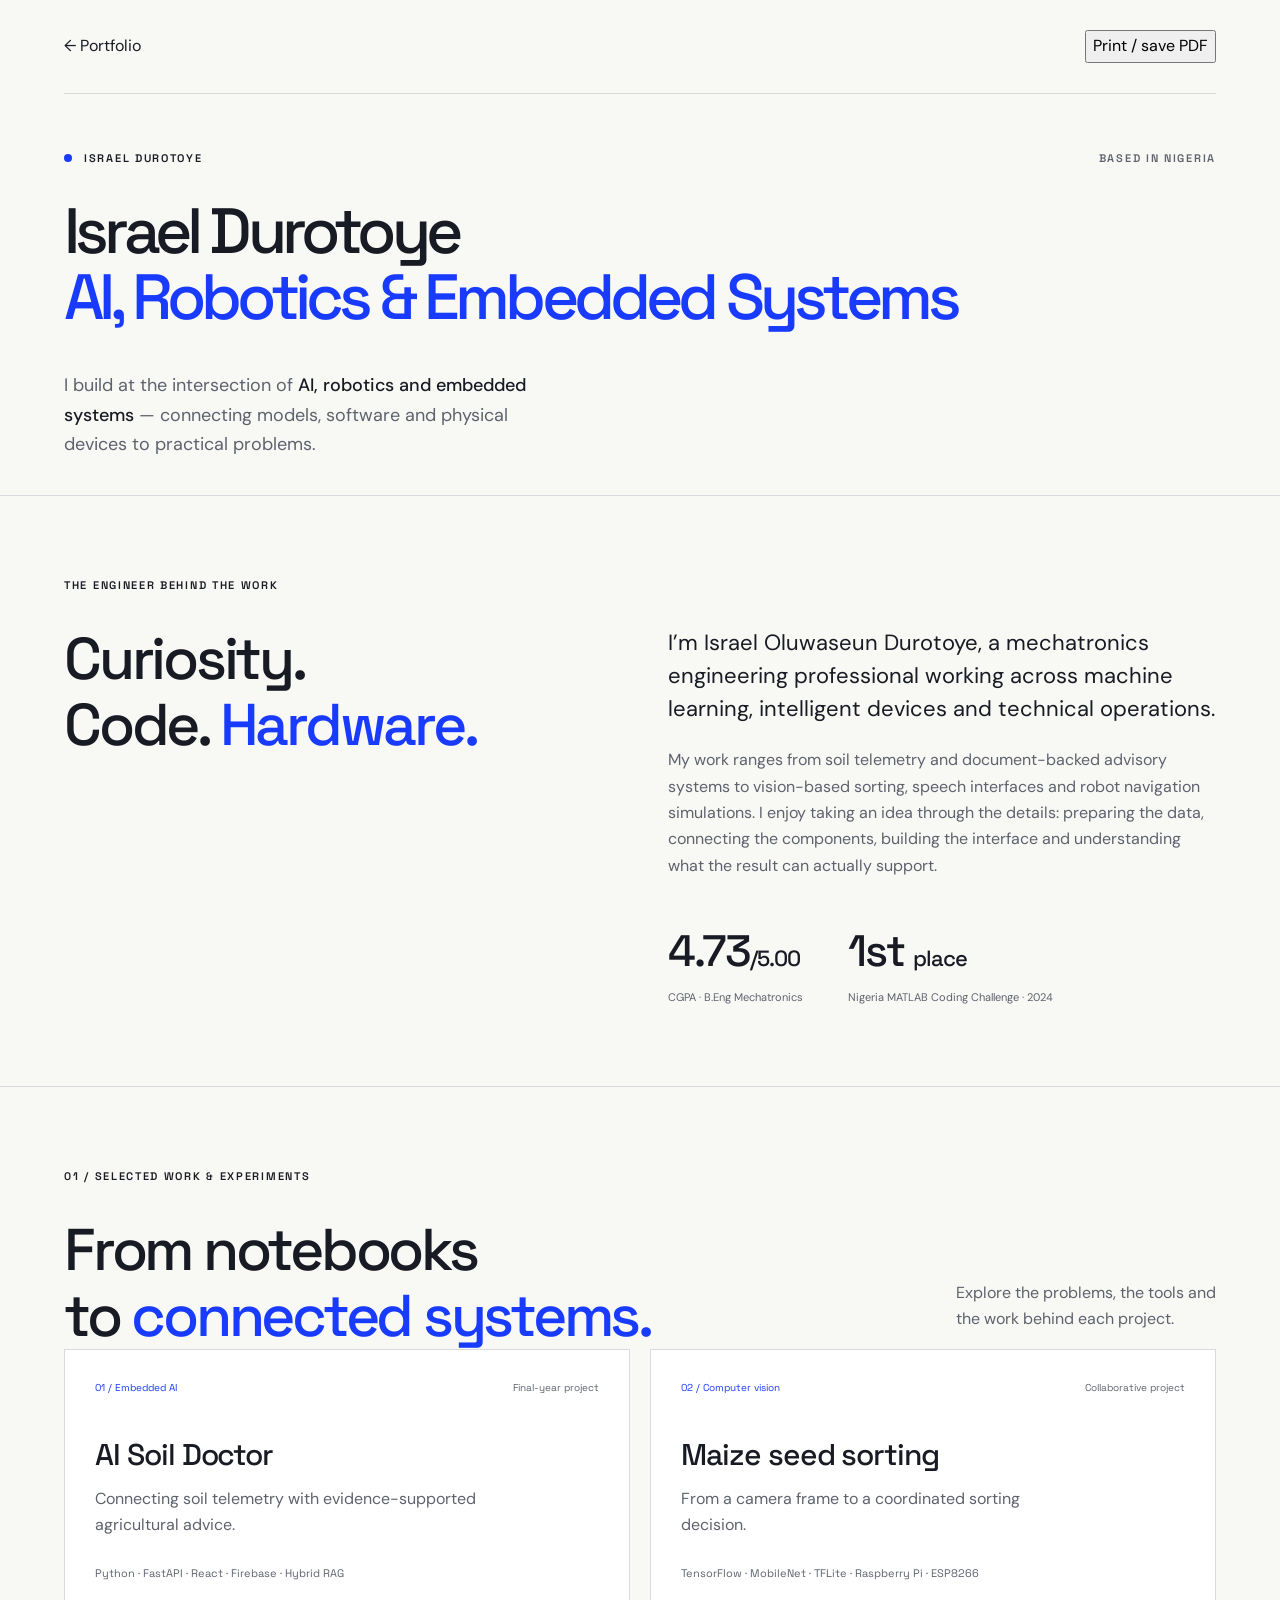
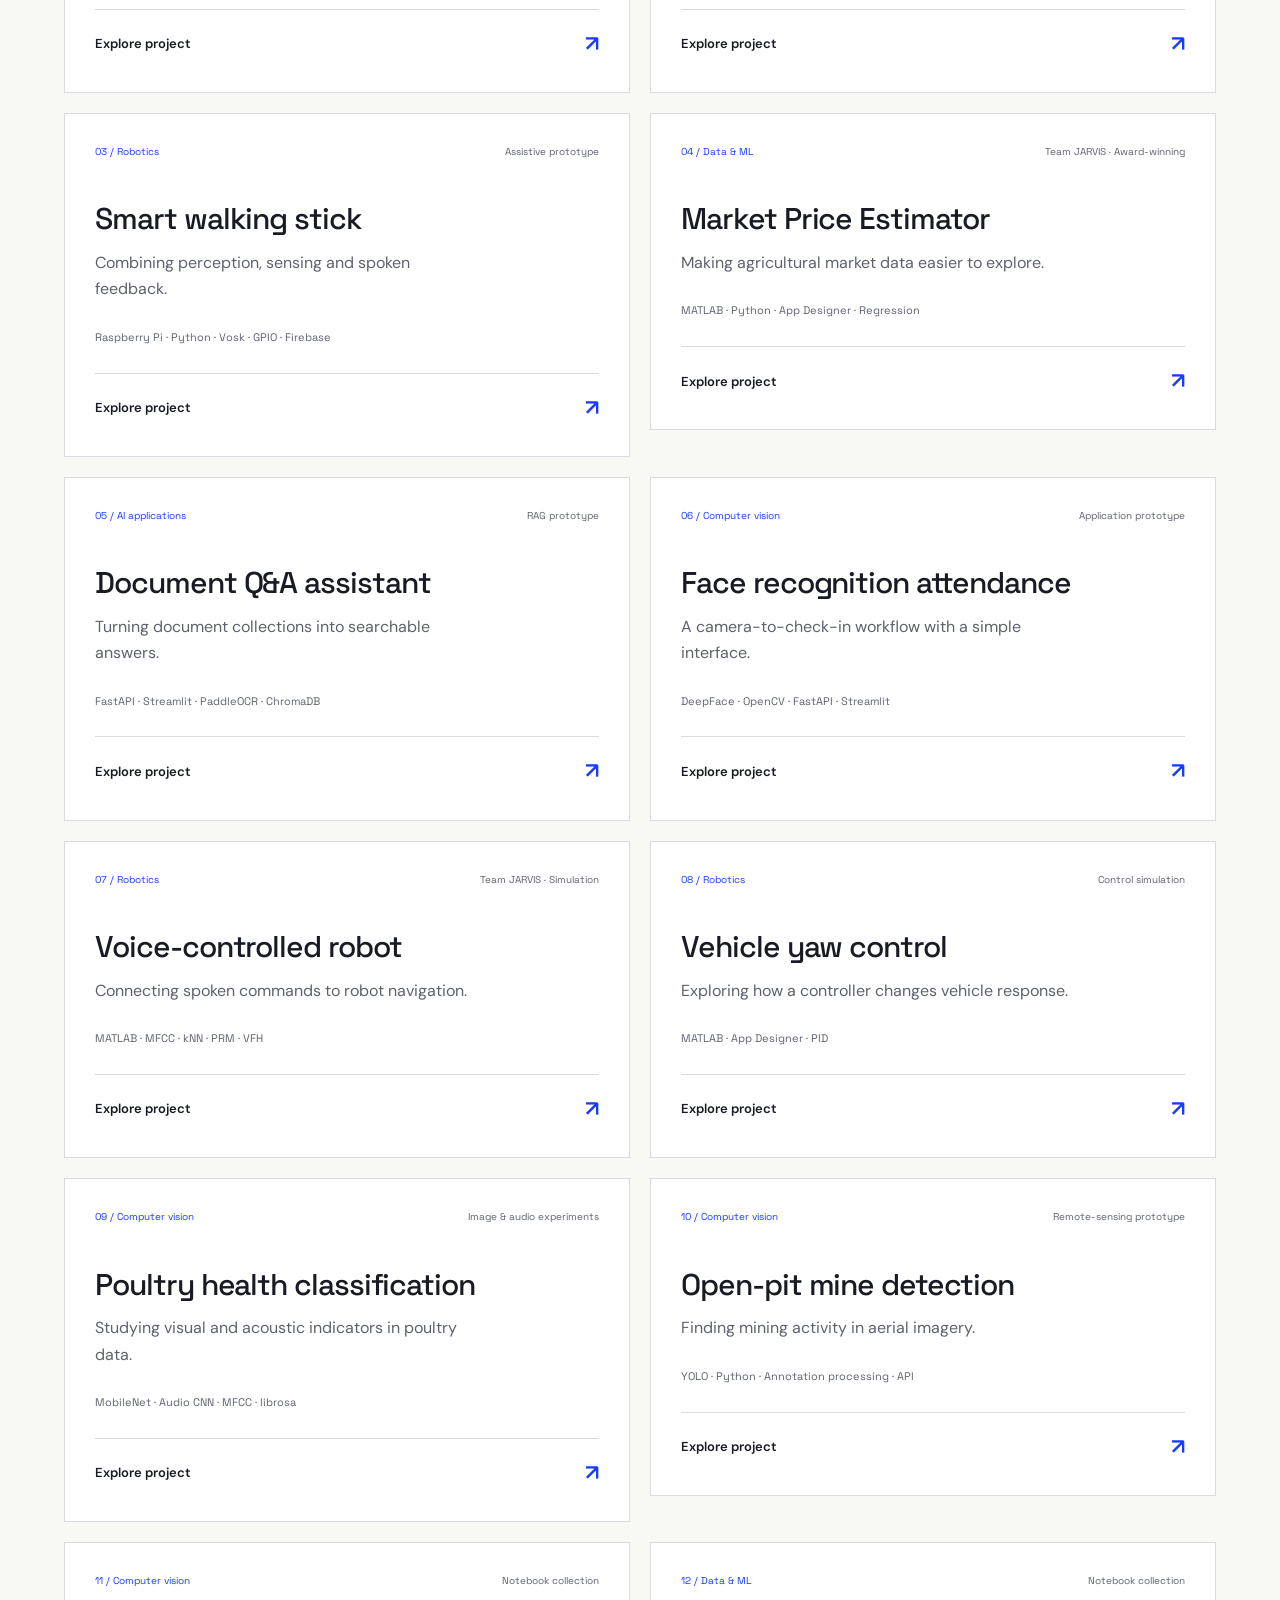
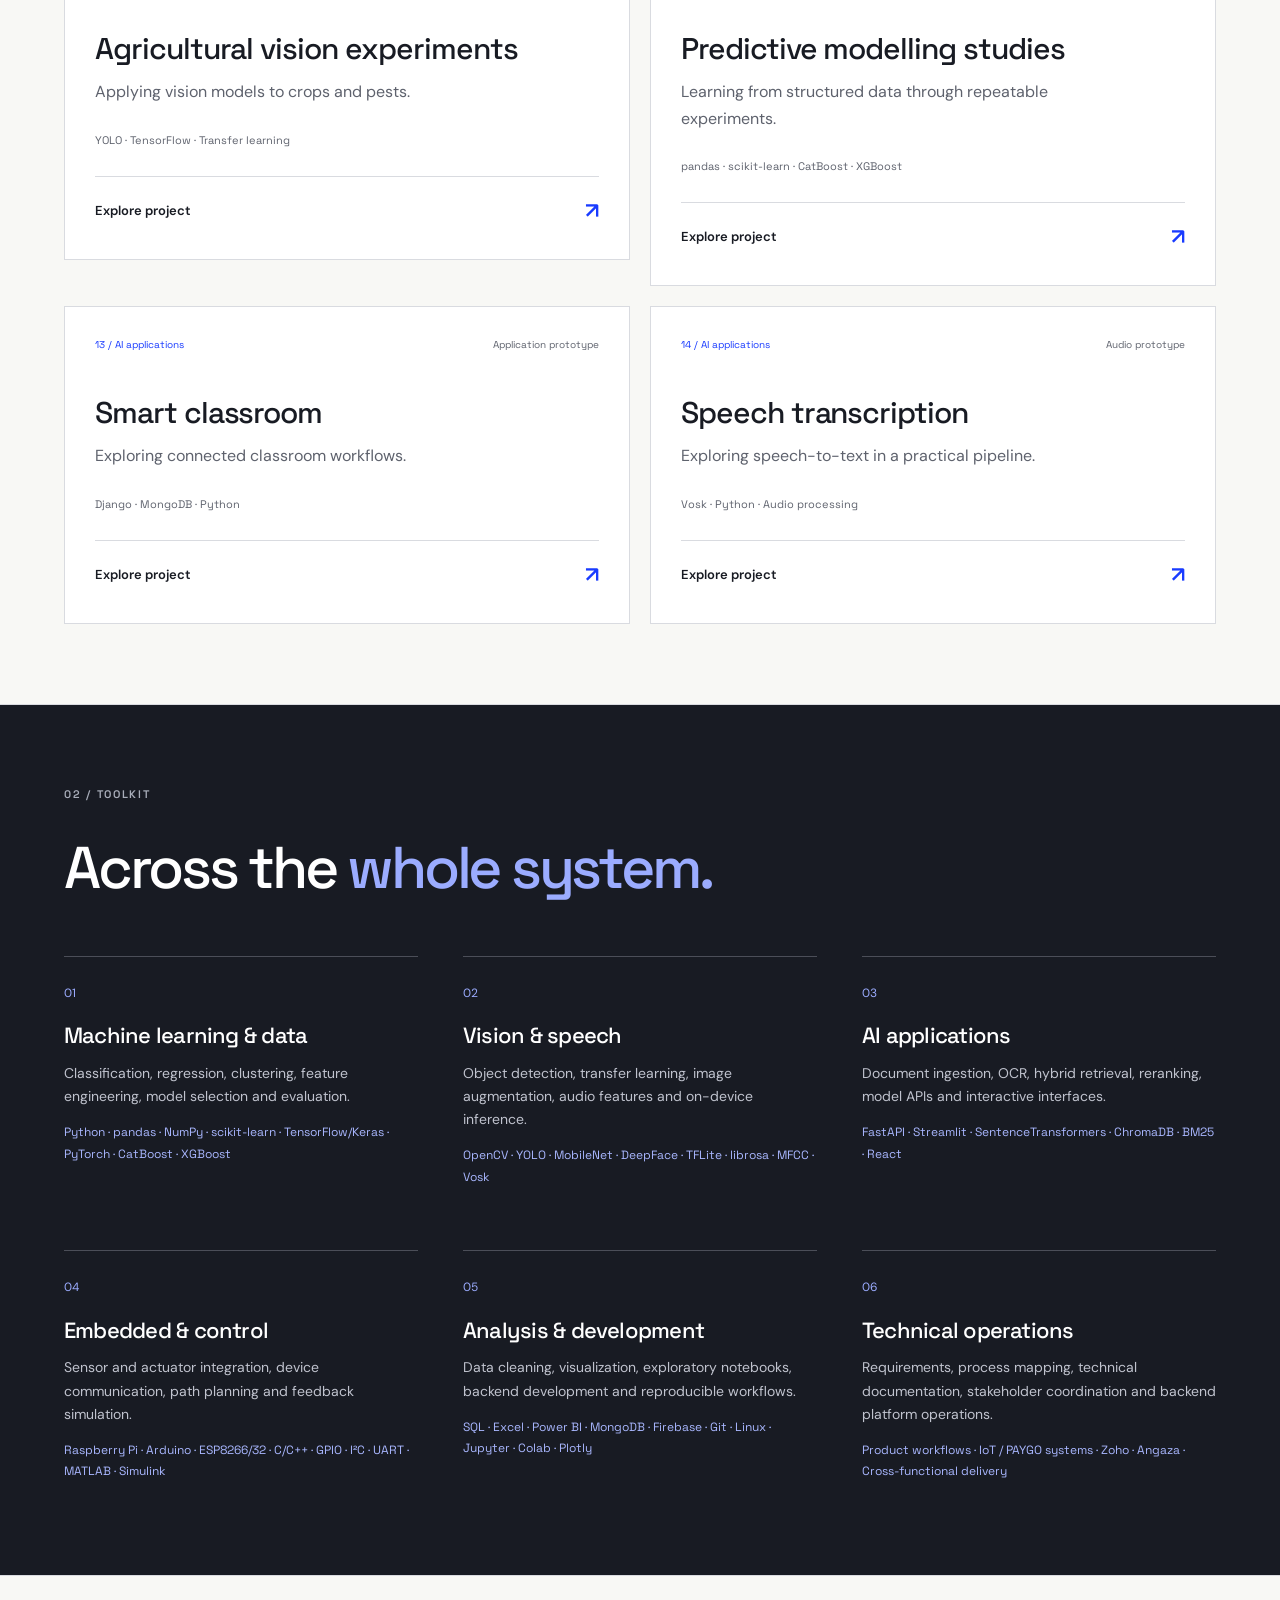
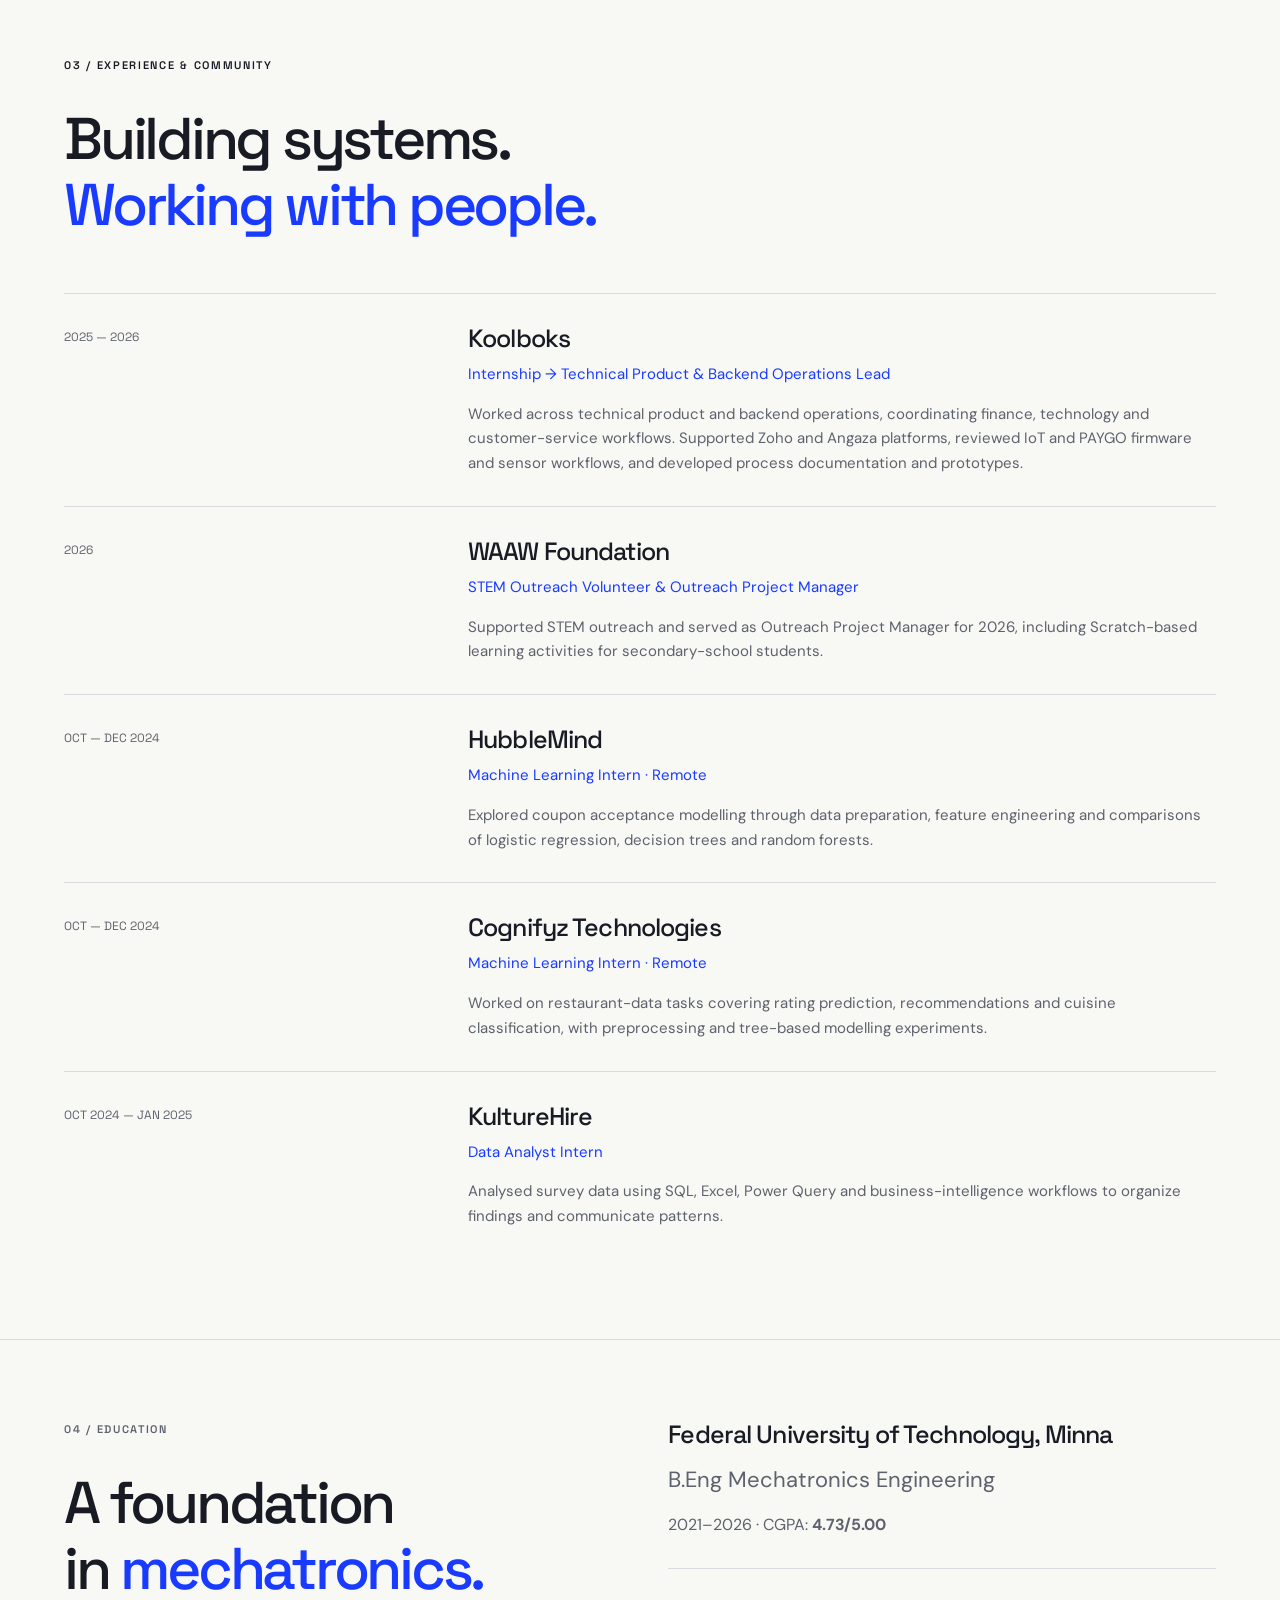
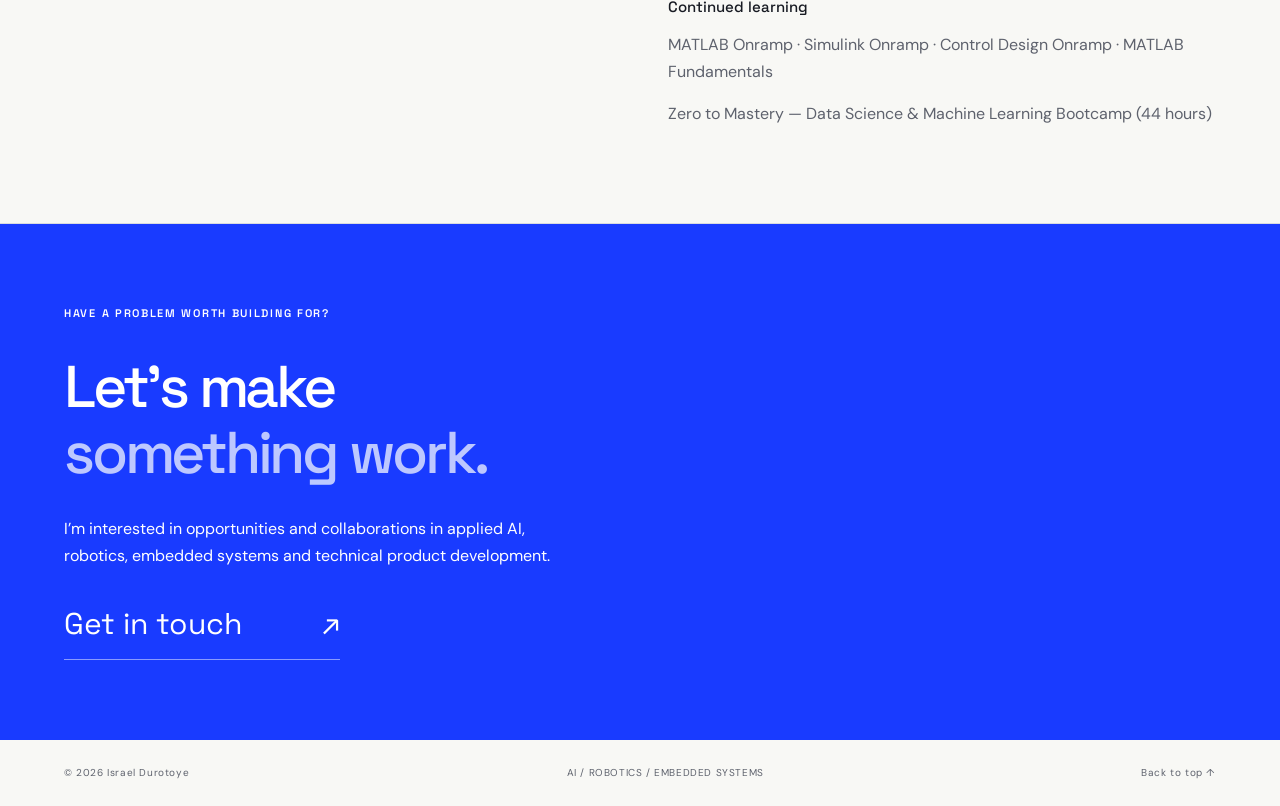
==== resume.html @ 26ec9eab "Build engineering portfolio with project studies and experience" ====
<!doctype html>
<html lang="en"><head><meta charset="utf-8"><meta name="viewport" content="width=device-width,initial-scale=1"><meta name="theme-color" content="#193bff"><title>Israel Durotoye — CV</title><meta name="description" content="Israel Durotoye's engineering portfolio: machine learning, computer vision, embedded AI, robotics, and technical product operations."><meta property="og:title" content="Israel Durotoye — Engineering intelligence into the real world"><meta property="og:description" content="Explore projects in AI, computer vision, robotics and embedded systems."><meta property="og:type" content="website"><link rel="icon" href="favicon.svg" type="image/svg+xml"><link rel="stylesheet" href="styles.css"><style>.hero{padding-bottom:35px}.hero h1{font-size:64px}.hero h1::after{content:""} .hero .button,.signal,.contact-links,#copy-email{display:none}@media print{body{background:white;font-size:10pt}header,.hero-bottom .button,footer{display:none}h1{font-size:30pt!important}h2{font-size:22pt}.hero,.section{padding:20px 0}.project,.timeline article{break-inside:avoid}.projects{display:block}.project{margin:10px 0}.project-top{margin-bottom:10px}details{display:none}.expertise,.contact{background:white;color:#181b23}.skills-grid p,.skills-grid .stack{color:#333}.contact em,.expertise em{color:#193bff}.education,.intro-grid{display:block}.contact{break-inside:avoid}.contact .email::after{content:": durotoyeoluwaseunisreal@gmail.com";font-size:12pt}.contact h2{display:none}}</style><script src="app.js" defer></script></head>
<body><a class="skip" href="#main">Skip to content</a><header><a href="index.html">← Portfolio</a><button onclick="window.print()">Print / save PDF</button></header>
<main id="main"><section class="hero"><div class="eyebrow"><span class="dot"></span> ISRAEL DUROTOYE <span class="location">BASED IN NIGERIA</span></div><h1>Israel Durotoye<br><em>AI, Robotics & Embedded Systems</em></h1><div class="hero-bottom"><p>I build at the intersection of <strong>AI, robotics and embedded systems</strong> — connecting models, software and physical devices to practical problems.</p><a class="button" href="#work">Explore my work <span aria-hidden="true">↓</span></a></div><div class="signal" aria-label="My engineering approach: sense, learn, act"><span>01 / SENSE</span><i></i><span>02 / LEARN</span><i></i><span>03 / ACT</span></div></section>
<section class="intro section"><p class="eyebrow">THE ENGINEER BEHIND THE WORK</p><div class="intro-grid"><h2>Curiosity.<br>Code. <em>Hardware.</em></h2><div><p class="large">I’m Israel Oluwaseun Durotoye, a mechatronics engineering professional working across machine learning, intelligent devices and technical operations.</p><p>My work ranges from soil telemetry and document-backed advisory systems to vision-based sorting, speech interfaces and robot navigation simulations. I enjoy taking an idea through the details: preparing the data, connecting the components, building the interface and understanding what the result can actually support.</p><div class="facts"><div><strong>4.73<span>/5.00</span></strong><span>CGPA · B.Eng Mechatronics</span></div><div><strong>1st <span>place</span></strong><span>Nigeria MATLAB Coding Challenge · 2024</span></div></div></div></div></section>
<section class="section" id="work"><div class="section-heading"><div><p class="eyebrow">01 / SELECTED WORK & EXPERIMENTS</p><h2>From notebooks<br>to <em>connected systems.</em></h2></div><p>Explore the problems, the tools and the work behind each project.</p></div><div class="projects"><article class="project" data-category="Embedded AI"><div class="project-top"><span>01 / Embedded AI</span><span>Final-year project</span></div><h3>AI Soil Doctor</h3><p class="project-intro">Connecting soil telemetry with evidence-supported agricultural advice.</p><p class="stack">Python · FastAPI · React · Firebase · Hybrid RAG</p><details><summary>Explore project <span aria-hidden="true">↗</span></summary><div class="case"><p>The system brings sensor readings, a dashboard and a document-backed advisory service into one workflow.</p><h4>My contribution</h4><p>Integrated physical sensor nodes alongside explicitly simulated nodes; developed telemetry views, crop-inference inputs and handling for stale or missing readings.</p><h4>Inside the work</h4><p>Combined SentenceTransformer embeddings, ChromaDB, BM25 retrieval and cross-encoder reranking. Document ingestion supports PDF, DOCX, EPUB and OCR.</p><h4>Project context</h4><p>An engineering prototype with exploratory forecasting work. Recommendations are tentative when input evidence is incomplete.</p></div></details></article>
<article class="project" data-category="Computer vision"><div class="project-top"><span>02 / Computer vision</span><span>Collaborative project</span></div><h3>Maize seed sorting</h3><p class="project-intro">From a camera frame to a coordinated sorting decision.</p><p class="stack">TensorFlow · MobileNet · TFLite · Raspberry Pi · ESP8266</p><details><summary>Explore project <span aria-hidden="true">↗</span></summary><div class="case"><p>A collaborative machine-vision and embedded-control workflow for sorting maize by visible appearance.</p><h4>My contribution</h4><p>Worked with transfer-learning classifiers, original-image splits before augmentation, export checks and an evolving three-class workflow.</p><h4>Inside the work</h4><p>Connected classification to decision gates, a seed queue and acknowledged serial communication for conveyor, feed disk and servo control.</p><h4>Project context</h4><p>Prototype work; visible appearance does not establish germination quality. No production throughput claim.</p></div></details></article>
<article class="project" data-category="Robotics"><div class="project-top"><span>03 / Robotics</span><span>Assistive prototype</span></div><h3>Smart walking stick</h3><p class="project-intro">Combining perception, sensing and spoken feedback.</p><p class="stack">Raspberry Pi · Python · Vosk · GPIO · Firebase</p><details><summary>Explore project <span aria-hidden="true">↗</span></summary><div class="case"><p>An assistive-device prototype combining obstacle sensing, camera input and voice interaction.</p><h4>My contribution</h4><p>Integrated ultrasonic, IMU, light and GPS modules with speech recognition, speech synthesis and alert workflows.</p><h4>Inside the work</h4><p>Used threaded components and component-level tests to coordinate multiple inputs.</p><h4>Project context</h4><p>Exploratory assistive engineering; not a clinically validated navigation aid.</p></div></details></article>
<article class="project" data-category="Data & ML"><div class="project-top"><span>04 / Data & ML</span><span>Team JARVIS · Award-winning</span></div><h3>Market Price Estimator</h3><p class="project-intro">Making agricultural market data easier to explore.</p><p class="stack">MATLAB · Python · App Designer · Regression</p><details><summary>Explore project <span aria-hidden="true">↗</span></summary><div class="case"><p>A team application for examining agricultural commodity prices across Nigerian markets.</p><h4>My contribution</h4><p>Worked on predictive analysis and visual interfaces for historical prices, crop selection, states, cities and regional comparisons.</p><h4>Inside the work</h4><p>Brought data exploration and model-driven estimates into an interactive MATLAB application.</p><h4>Project context</h4><p>First place, Nigeria MATLAB Coding Challenge 2024, with Team JARVIS.</p></div></details></article>
<article class="project" data-category="AI applications"><div class="project-top"><span>05 / AI applications</span><span>RAG prototype</span></div><h3>Document Q&A assistant</h3><p class="project-intro">Turning document collections into searchable answers.</p><p class="stack">FastAPI · Streamlit · PaddleOCR · ChromaDB</p><details><summary>Explore project <span aria-hidden="true">↗</span></summary><div class="case"><p>A document-assistant pipeline spanning extraction, chunking, retrieval and a usable question-answering interface.</p><h4>My contribution</h4><p>Used OCR and PDF extraction for varied document formats, embedding-based retrieval and persistent vector storage.</p><h4>Inside the work</h4><p>Implemented overlapping chunks and query caching to support repeated questions.</p><h4>Project context</h4><p>A working prototype focused on retrieval workflows and accessible interfaces.</p></div></details></article>
<article class="project" data-category="Computer vision"><div class="project-top"><span>06 / Computer vision</span><span>Application prototype</span></div><h3>Face recognition attendance</h3><p class="project-intro">A camera-to-check-in workflow with a simple interface.</p><p class="stack">DeepFace · OpenCV · FastAPI · Streamlit</p><details><summary>Explore project <span aria-hidden="true">↗</span></summary><div class="case"><p>An enrolment and attendance prototype using face detection and matching.</p><h4>My contribution</h4><p>Built webcam enrolment, recognition endpoints, a registered-person workflow and timestamped check-in logs.</p><h4>Inside the work</h4><p>Connected model inference to an API and an operator-facing interface.</p><h4>Project context</h4><p>Prototype evaluation; no claim of security-grade identity verification.</p></div></details></article>
<article class="project" data-category="Robotics"><div class="project-top"><span>07 / Robotics</span><span>Team JARVIS · Simulation</span></div><h3>Voice-controlled robot</h3><p class="project-intro">Connecting spoken commands to robot navigation.</p><p class="stack">MATLAB · MFCC · kNN · PRM · VFH</p><details><summary>Explore project <span aria-hidden="true">↗</span></summary><div class="case"><p>A MATLAB App Designer project joining voice-command classification and mobile-robot simulation.</p><h4>My contribution</h4><p>Used MFCC audio features and k-nearest-neighbour classification for commands.</p><h4>Inside the work</h4><p>Explored probabilistic roadmaps, obstacle avoidance, pure-pursuit control and simulated lidar.</p><h4>Project context</h4><p>A simulation and interface project rather than a claim of autonomous field deployment.</p></div></details></article>
<article class="project" data-category="Robotics"><div class="project-top"><span>08 / Robotics</span><span>Control simulation</span></div><h3>Vehicle yaw control</h3><p class="project-intro">Exploring how a controller changes vehicle response.</p><p class="stack">MATLAB · App Designer · PID</p><details><summary>Explore project <span aria-hidden="true">↗</span></summary><div class="case"><p>An interactive control-system study of vehicle yaw response.</p><h4>My contribution</h4><p>Built a MATLAB interface for inspecting response curves and controller behaviour.</p><h4>Inside the work</h4><p>Used step-response characteristics and steady-state error to examine performance.</p><h4>Project context</h4><p>Simulation-based analysis.</p></div></details></article>
<article class="project" data-category="Computer vision"><div class="project-top"><span>09 / Computer vision</span><span>Image & audio experiments</span></div><h3>Poultry health classification</h3><p class="project-intro">Studying visual and acoustic indicators in poultry data.</p><p class="stack">MobileNet · Audio CNN · MFCC · librosa</p><details><summary>Explore project <span aria-hidden="true">↗</span></summary><div class="case"><p>Separate image and audio classification experiments using poultry-health datasets.</p><h4>My contribution</h4><p>Explored transfer learning for images, and denoising, segmentation and MFCC features for audio.</p><h4>Inside the work</h4><p>Compared model reports within the available experimental workflows.</p><h4>Project context</h4><p>Research prototypes; the branches were separate experiments, not a validated diagnostic product.</p></div></details></article>
<article class="project" data-category="Computer vision"><div class="project-top"><span>10 / Computer vision</span><span>Remote-sensing prototype</span></div><h3>Open-pit mine detection</h3><p class="project-intro">Finding mining activity in aerial imagery.</p><p class="stack">YOLO · Python · Annotation processing · API</p><details><summary>Explore project <span aria-hidden="true">↗</span></summary><div class="case"><p>A remote-sensing detection workflow connecting dataset preparation and model inference.</p><h4>My contribution</h4><p>Worked on annotation conversion, augmentation and model experimentation.</p><h4>Inside the work</h4><p>Built image-upload inference with non-maximum suppression and a health endpoint.</p><h4>Project context</h4><p>Prototype detection work; no independently verified accuracy claim.</p></div></details></article>
<article class="project" data-category="Computer vision"><div class="project-top"><span>11 / Computer vision</span><span>Notebook collection</span></div><h3>Agricultural vision experiments</h3><p class="project-intro">Applying vision models to crops and pests.</p><p class="stack">YOLO · TensorFlow · Transfer learning</p><details><summary>Explore project <span aria-hidden="true">↗</span></summary><div class="case"><p>Notebook-based exploration of tomato leaf detection and pest classification.</p><h4>My contribution</h4><p>Worked through preprocessing, augmentation, transfer learning and model evaluation.</p><h4>Inside the work</h4><p>Developed familiarity with training workflows across Colab and local notebooks.</p><h4>Project context</h4><p>Experimental studies rather than deployed agricultural services.</p></div></details></article>
<article class="project" data-category="Data & ML"><div class="project-top"><span>12 / Data & ML</span><span>Notebook collection</span></div><h3>Predictive modelling studies</h3><p class="project-intro">Learning from structured data through repeatable experiments.</p><p class="stack">pandas · scikit-learn · CatBoost · XGBoost</p><details><summary>Explore project <span aria-hidden="true">↗</span></summary><div class="case"><p>Studies spanning crop recommendation, survival classification and temperature forecasting.</p><h4>My contribution</h4><p>Explored data preparation, feature engineering, model comparison and hyperparameter search.</p><h4>Inside the work</h4><p>Used classification and regression workflows, with attention to evaluation limitations.</p><h4>Project context</h4><p>Educational and exploratory models; health-related work is not clinical guidance.</p></div></details></article>
<article class="project" data-category="AI applications"><div class="project-top"><span>13 / AI applications</span><span>Application prototype</span></div><h3>Smart classroom</h3><p class="project-intro">Exploring connected classroom workflows.</p><p class="stack">Django · MongoDB · Python</p><details><summary>Explore project <span aria-hidden="true">↗</span></summary><div class="case"><p>A classroom application prototype combining web interfaces and data storage.</p><h4>My contribution</h4><p>Explored how classroom data and application logic can support a connected learning environment.</p><h4>Inside the work</h4><p>Worked across backend development and data-driven features.</p><h4>Project context</h4><p>Prototype application work.</p></div></details></article>
<article class="project" data-category="AI applications"><div class="project-top"><span>14 / AI applications</span><span>Audio prototype</span></div><h3>Speech transcription</h3><p class="project-intro">Exploring speech-to-text in a practical pipeline.</p><p class="stack">Vosk · Python · Audio processing</p><details><summary>Explore project <span aria-hidden="true">↗</span></summary><div class="case"><p>A call-transcription prototype and related speech-processing experiments.</p><h4>My contribution</h4><p>Worked with audio input and speech-recognition workflows.</p><h4>Inside the work</h4><p>Explored practical integration of speech models into Python applications.</p><h4>Project context</h4><p>Prototype-level transcription work.</p></div></details></article></div></section>
<section class="section expertise" id="expertise"><p class="eyebrow">02 / TOOLKIT</p><h2>Across the <em>whole system.</em></h2><div class="skills-grid">
<article><span>01</span><h3>Machine learning & data</h3><p>Classification, regression, clustering, feature engineering, model selection and evaluation.</p><p class="stack">Python · pandas · NumPy · scikit-learn · TensorFlow/Keras · PyTorch · CatBoost · XGBoost</p></article>
<article><span>02</span><h3>Vision & speech</h3><p>Object detection, transfer learning, image augmentation, audio features and on-device inference.</p><p class="stack">OpenCV · YOLO · MobileNet · DeepFace · TFLite · librosa · MFCC · Vosk</p></article>
<article><span>03</span><h3>AI applications</h3><p>Document ingestion, OCR, hybrid retrieval, reranking, model APIs and interactive interfaces.</p><p class="stack">FastAPI · Streamlit · SentenceTransformers · ChromaDB · BM25 · React</p></article>
<article><span>04</span><h3>Embedded & control</h3><p>Sensor and actuator integration, device communication, path planning and feedback simulation.</p><p class="stack">Raspberry Pi · Arduino · ESP8266/32 · C/C++ · GPIO · I²C · UART · MATLAB · Simulink</p></article>
<article><span>05</span><h3>Analysis & development</h3><p>Data cleaning, visualization, exploratory notebooks, backend development and reproducible workflows.</p><p class="stack">SQL · Excel · Power BI · MongoDB · Firebase · Git · Linux · Jupyter · Colab · Plotly</p></article>
<article><span>06</span><h3>Technical operations</h3><p>Requirements, process mapping, technical documentation, stakeholder coordination and backend platform operations.</p><p class="stack">Product workflows · IoT / PAYGO systems · Zoho · Angaza · Cross-functional delivery</p></article></div></section>
<section class="section" id="journey"><p class="eyebrow">03 / EXPERIENCE & COMMUNITY</p><h2>Building systems.<br><em>Working with people.</em></h2><div class="timeline">
<article><p class="date">2025 — 2026</p><div><h3>Koolboks</h3><p class="role">Internship → Technical Product & Backend Operations Lead</p><p>Worked across technical product and backend operations, coordinating finance, technology and customer-service workflows. Supported Zoho and Angaza platforms, reviewed IoT and PAYGO firmware and sensor workflows, and developed process documentation and prototypes.</p></div></article>
<article><p class="date">2026</p><div><h3>WAAW Foundation</h3><p class="role">STEM Outreach Volunteer & Outreach Project Manager</p><p>Supported STEM outreach and served as Outreach Project Manager for 2026, including Scratch-based learning activities for secondary-school students.</p></div></article>
<article><p class="date">OCT — DEC 2024</p><div><h3>HubbleMind</h3><p class="role">Machine Learning Intern · Remote</p><p>Explored coupon acceptance modelling through data preparation, feature engineering and comparisons of logistic regression, decision trees and random forests.</p></div></article>
<article><p class="date">OCT — DEC 2024</p><div><h3>Cognifyz Technologies</h3><p class="role">Machine Learning Intern · Remote</p><p>Worked on restaurant-data tasks covering rating prediction, recommendations and cuisine classification, with preprocessing and tree-based modelling experiments.</p></div></article>
<article><p class="date">OCT 2024 — JAN 2025</p><div><h3>KultureHire</h3><p class="role">Data Analyst Intern</p><p>Analysed survey data using SQL, Excel, Power Query and business-intelligence workflows to organize findings and communicate patterns.</p></div></article></div></section>
<section class="section education"><div><p class="eyebrow">04 / EDUCATION</p><h2>A foundation<br>in <em>mechatronics.</em></h2></div><div><h3>Federal University of Technology, Minna</h3><p class="large">B.Eng Mechatronics Engineering</p><p>2021–2026 · CGPA: <strong>4.73/5.00</strong></p><hr><h4>Continued learning</h4><p>MATLAB Onramp · Simulink Onramp · Control Design Onramp · MATLAB Fundamentals</p><p>Zero to Mastery — Data Science & Machine Learning Bootcamp (44 hours)</p></div></section>
<section class="contact section" id="contact"><p class="eyebrow">HAVE A PROBLEM WORTH BUILDING FOR?</p><h2>Let’s make<br><em>something work.</em></h2><p>I’m interested in opportunities and collaborations in applied AI, robotics, embedded systems and technical product development.</p><a class="email" href="mailto:durotoyeoluwaseunisreal@gmail.com">Get in touch <span aria-hidden="true">↗</span></a><div class="contact-links"><a href="https://github.com/Israel-Durotoye" target="_blank" rel="noopener noreferrer">GitHub ↗</a><a href="https://www.linkedin.com/in/israel-durotoye-18a6b1236/" target="_blank" rel="noopener noreferrer">LinkedIn ↗</a><a href="resume.html">View CV ↗</a><button id="copy-email" type="button">Copy email</button><span id="copy-status" role="status"></span></div></section></main><footer><span>© 2026 Israel Durotoye</span><span>AI / ROBOTICS / EMBEDDED SYSTEMS</span><a href="#">Back to top ↑</a></footer></body></html>
---- styles.css ----
@import url('https://fonts.googleapis.com/css2?family=DM+Sans:wght@400;500;600;700&family=Space+Grotesk:wght@400;500;600;700&display=swap');
:root{--blue:#193bff;--ink:#181b23;--muted:#5e626d;--paper:#f8f8f5;--line:#d9dbe0}*{box-sizing:border-box}html{scroll-behavior:smooth;scroll-padding-top:90px}body{margin:0;background:var(--paper);color:var(--ink);font-family:'DM Sans',sans-serif;line-height:1.65}a{color:inherit;text-decoration:none}button{font:inherit;cursor:pointer}button,a,summary{-webkit-tap-highlight-color:transparent}a:focus-visible,button:focus-visible,summary:focus-visible{outline:3px solid var(--blue);outline-offset:5px}header{height:94px;display:flex;align-items:center;justify-content:space-between;border-bottom:1px solid var(--line);margin:0 5vw}.brand{font-family:'Space Grotesk',sans-serif;font-weight:700;font-size:36px;letter-spacing:-3px}.brand span{font-size:13px;vertical-align:top;letter-spacing:0}nav{display:flex;gap:32px;font-size:14px;font-weight:600}nav a:hover{color:var(--blue)}main{overflow:hidden}.hero,.section{padding:80px 5vw}.hero{padding-top:55px}.eyebrow,.stack,.date,.signal,.project-top{font-family:'Space Grotesk',sans-serif}.eyebrow{font-size:11px;letter-spacing:1.7px;font-weight:600;margin:0 0 32px}.hero .eyebrow{display:flex;align-items:center;gap:12px}.dot{width:8px;height:8px;border-radius:100%;background:var(--blue)}.location{margin-left:auto;color:var(--muted)}h1,h2,h3,h4{font-family:'Space Grotesk',sans-serif;line-height:1.12;margin:0;font-weight:500}h1{font-size:clamp(54px,8.9vw,145px);letter-spacing:-.075em;line-height:1.03}em{font-style:normal;color:var(--blue)}h2{font-size:clamp(36px,4.6vw,70px);letter-spacing:-.055em}h3{font-size:25px;letter-spacing:-.035em}h4{font-size:15px;margin:24px 0 8px}.hero-bottom{display:flex;align-items:end;justify-content:space-between;gap:36px;margin-top:40px}.hero-bottom p{max-width:500px;margin:0;color:var(--muted);font-size:18px}.hero-bottom strong{font-weight:500;color:var(--ink)}.button{padding:17px 22px;background:var(--blue);color:white;display:flex;gap:65px;align-items:center;white-space:nowrap}.button:hover{background:#0d27cf}.signal{display:flex;align-items:center;gap:25px;margin-top:70px;font-size:11px;letter-spacing:1px}.signal i{height:1px;background:var(--line);flex:1}.section{border-top:1px solid var(--line)}.intro-grid{display:grid;grid-template-columns:1fr 1.15fr;gap:10vw}.large{font-size:22px;line-height:1.5;margin-top:0}.intro-grid p:not(.large){color:var(--muted)}.facts{display:flex;gap:45px;margin-top:36px}.facts div{display:flex;flex-direction:column}.facts strong{font-family:'Space Grotesk';font-size:44px;font-weight:500;letter-spacing:-2px}.facts strong span{font-size:22px;letter-spacing:-1px}.facts div>span{font-size:11px;color:var(--muted)}.section-heading{display:flex;justify-content:space-between;gap:30px;align-items:end}.section-heading>p{max-width:260px;color:var(--muted)}.filters{display:flex;gap:10px;flex-wrap:wrap;margin:40px 0 25px}.filters button{border:1px solid var(--line);border-radius:30px;padding:9px 16px;font-size:12px;background:transparent;color:var(--ink)}.filters button[aria-pressed=true]{background:var(--ink);color:white;border-color:var(--ink)}.filters span{margin-left:10px;opacity:.7}.projects{display:grid;grid-template-columns:1fr 1fr;gap:20px}.project{border:1px solid var(--line);padding:30px;background:#fff;align-self:start;transition:border-color .2s}.project:hover{border-color:var(--blue)}.project[hidden]{display:none}.project-top{display:flex;justify-content:space-between;gap:20px;font-size:10px;color:var(--muted);margin-bottom:42px}.project-top span:first-child{color:var(--blue)}.project h3{font-size:30px}.project-intro{font-size:16px;margin:14px 0 25px;max-width:390px;color:var(--muted)}.stack{font-size:11px;line-height:1.8;color:var(--muted)}details{margin-top:25px;border-top:1px solid var(--line)}summary{display:flex;justify-content:space-between;align-items:center;cursor:pointer;list-style:none;padding-top:16px;font-size:13px;font-weight:600}summary::-webkit-details-marker{display:none}summary span{color:var(--blue);font-size:22px}details[open] summary span{transform:rotate(90deg)}.case p{font-size:14px;color:var(--muted)}.case{padding-top:10px}.expertise{background:var(--ink);color:white}.expertise em{color:#9bacff}.expertise .eyebrow{color:#a9aeba}.skills-grid{display:grid;grid-template-columns:repeat(3,1fr);gap:50px 45px;margin-top:55px}.skills-grid article{border-top:1px solid #4b4e58;padding-top:22px}.skills-grid article>span{color:#9bacff;font-size:12px}.skills-grid h3{margin-top:18px;font-size:22px}.skills-grid p{color:#c0c3ce;font-size:14px}.skills-grid .stack{color:#a9b7ff;font-size:12px}.timeline{margin-top:55px}.timeline article{display:grid;grid-template-columns:1fr 2fr;gap:30px;padding:30px 0;border-top:1px solid var(--line)}.date{font-size:12px;color:var(--muted);margin-top:4px}.role{font-size:15px;color:var(--blue);margin:10px 0}.timeline article div>p:last-child{max-width:740px;color:var(--muted);font-size:15px;margin-bottom:0}.education{display:grid;grid-template-columns:1fr 1.15fr;gap:10vw}.education .large{margin:15px 0 6px}.education p{color:var(--muted)}hr{border:0;border-top:1px solid var(--line);margin:30px 0}.contact{background:var(--blue);color:white}.contact em{color:#bdc8ff}.contact>p:not(.eyebrow){max-width:490px;margin:30px 0}.email{display:inline-flex;gap:80px;font-family:'Space Grotesk';font-size:30px;border-bottom:1px solid #899bff;padding-bottom:10px}.contact-links{display:flex;gap:30px;align-items:center;flex-wrap:wrap;margin-top:60px;font-size:14px}.contact-links button{background:transparent;border:1px solid #8a9cff;color:white;padding:8px 14px}.contact a:hover{color:#cbd4ff}.contact :focus-visible{outline-color:white}footer{display:flex;justify-content:space-between;gap:24px;padding:25px 5vw;font-size:10px;letter-spacing:.6px;color:var(--muted)}.skip{position:absolute;left:20px;top:-100px;z-index:20;background:white;padding:12px}.skip:focus{top:10px}.sr-only{position:absolute;width:1px;height:1px;padding:0;margin:-1px;overflow:hidden;clip:rect(0,0,0,0);white-space:nowrap;border:0}@media(min-width:1600px){body{max-width:1800px;margin:auto}}@media(max-width:800px){header{height:75px}nav{gap:18px;font-size:12px}.hero,.section{padding:55px 6vw}.hero h1{font-size:clamp(48px,10vw,80px)}.hero-bottom{align-items:start;flex-direction:column}.hero-bottom p{font-size:16px}.hero .location{font-size:9px;letter-spacing:.3px}.intro-grid,.education{grid-template-columns:1fr;gap:30px}.large{font-size:19px}.section-heading{align-items:start;flex-direction:column;gap:10px}.section-heading>p{max-width:400px}.projects{gap:14px}.project{padding:22px}.project-top{flex-direction:column;gap:6px;margin-bottom:28px}.project h3{font-size:25px}.skills-grid{grid-template-columns:1fr 1fr;gap:35px}.timeline article{grid-template-columns:150px 1fr}.facts{gap:30px}footer>span:nth-child(2){display:none}}@media(max-width:540px){nav{gap:14px}.brand{font-size:29px}nav a:nth-child(2){display:none}.hero .eyebrow{font-size:9px;letter-spacing:1px}.hero h1{font-size:12vw}.hero-bottom{margin-top:28px}.signal{gap:12px;font-size:9px;margin-top:45px}.projects,.skills-grid{grid-template-columns:1fr}.project-top{flex-direction:row}.project{padding:25px}.timeline article{grid-template-columns:1fr;gap:8px}.date{margin:0}.facts{flex-direction:column;gap:18px}.facts strong{font-size:38px}.contact-links{gap:20px}.email{font-size:26px}h2{font-size:38px}}@media(prefers-reduced-motion:reduce){html{scroll-behavior:auto}*{transition:none!important}}
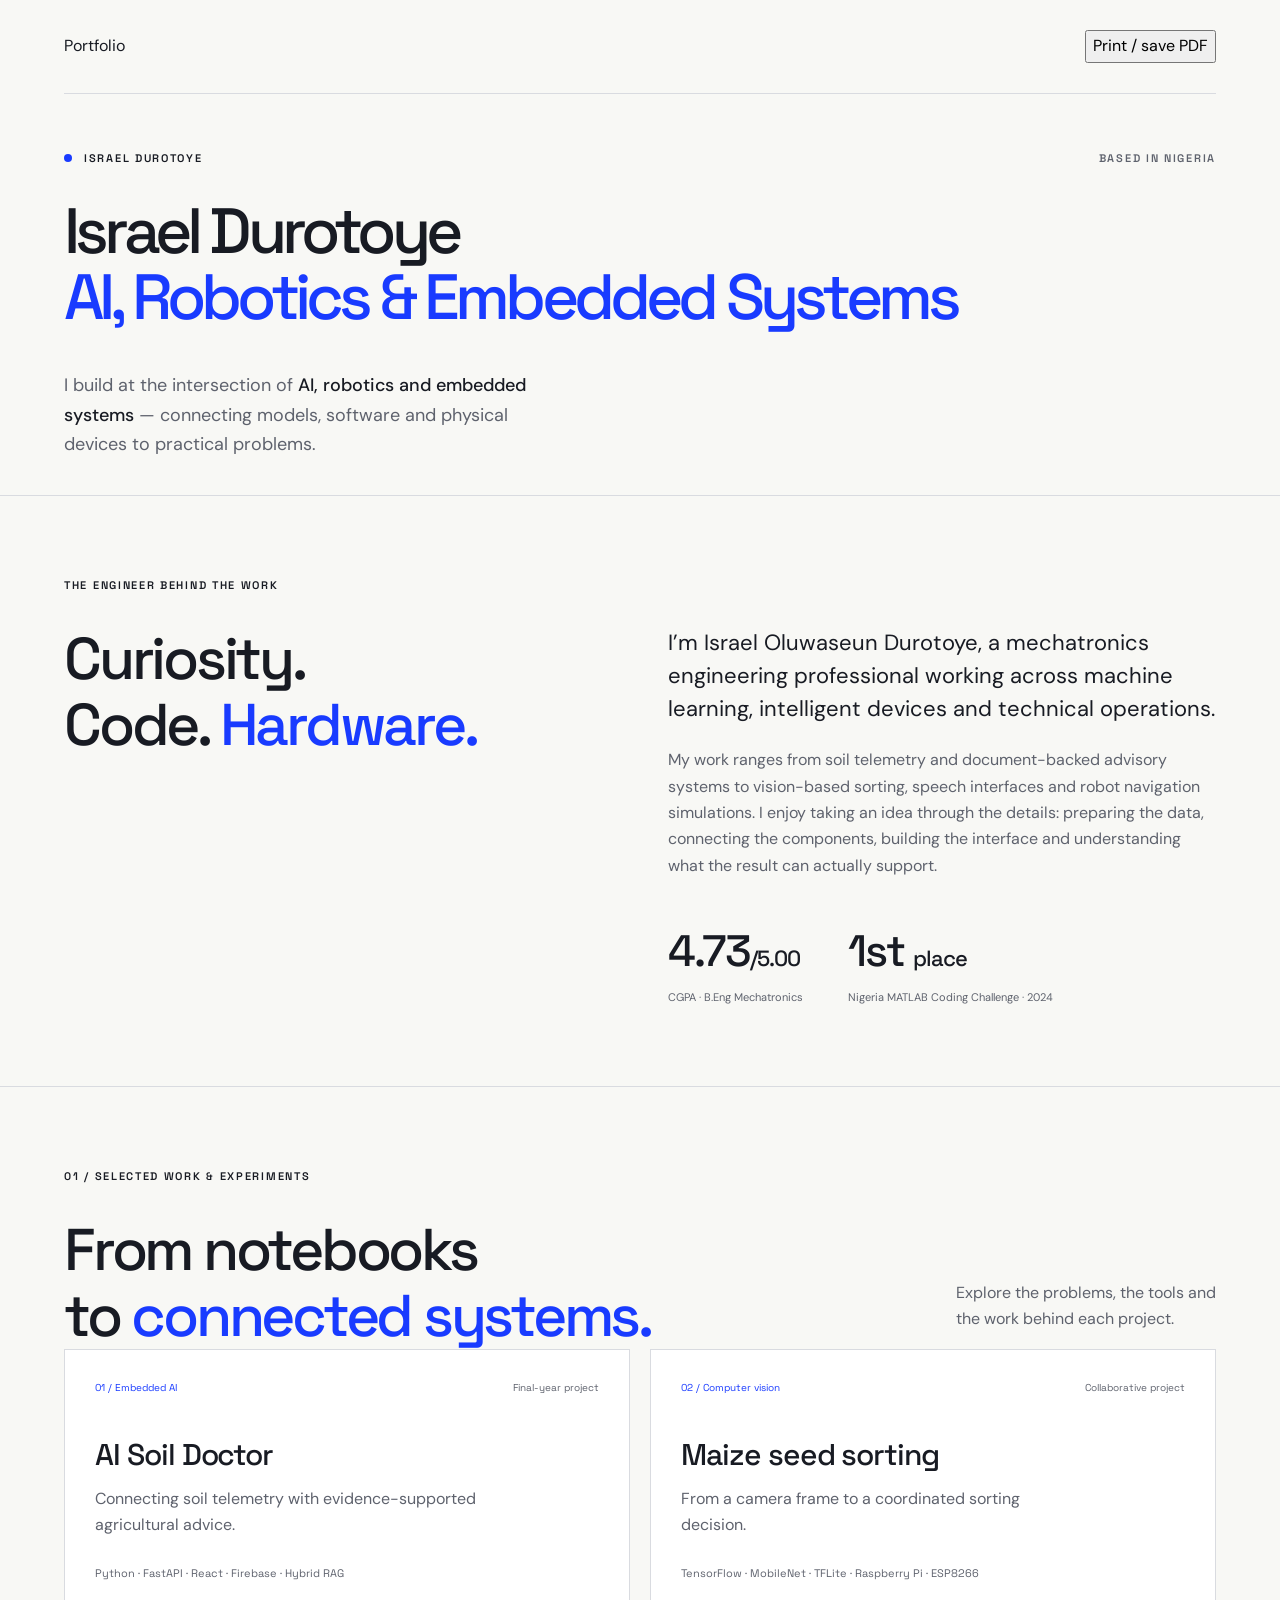
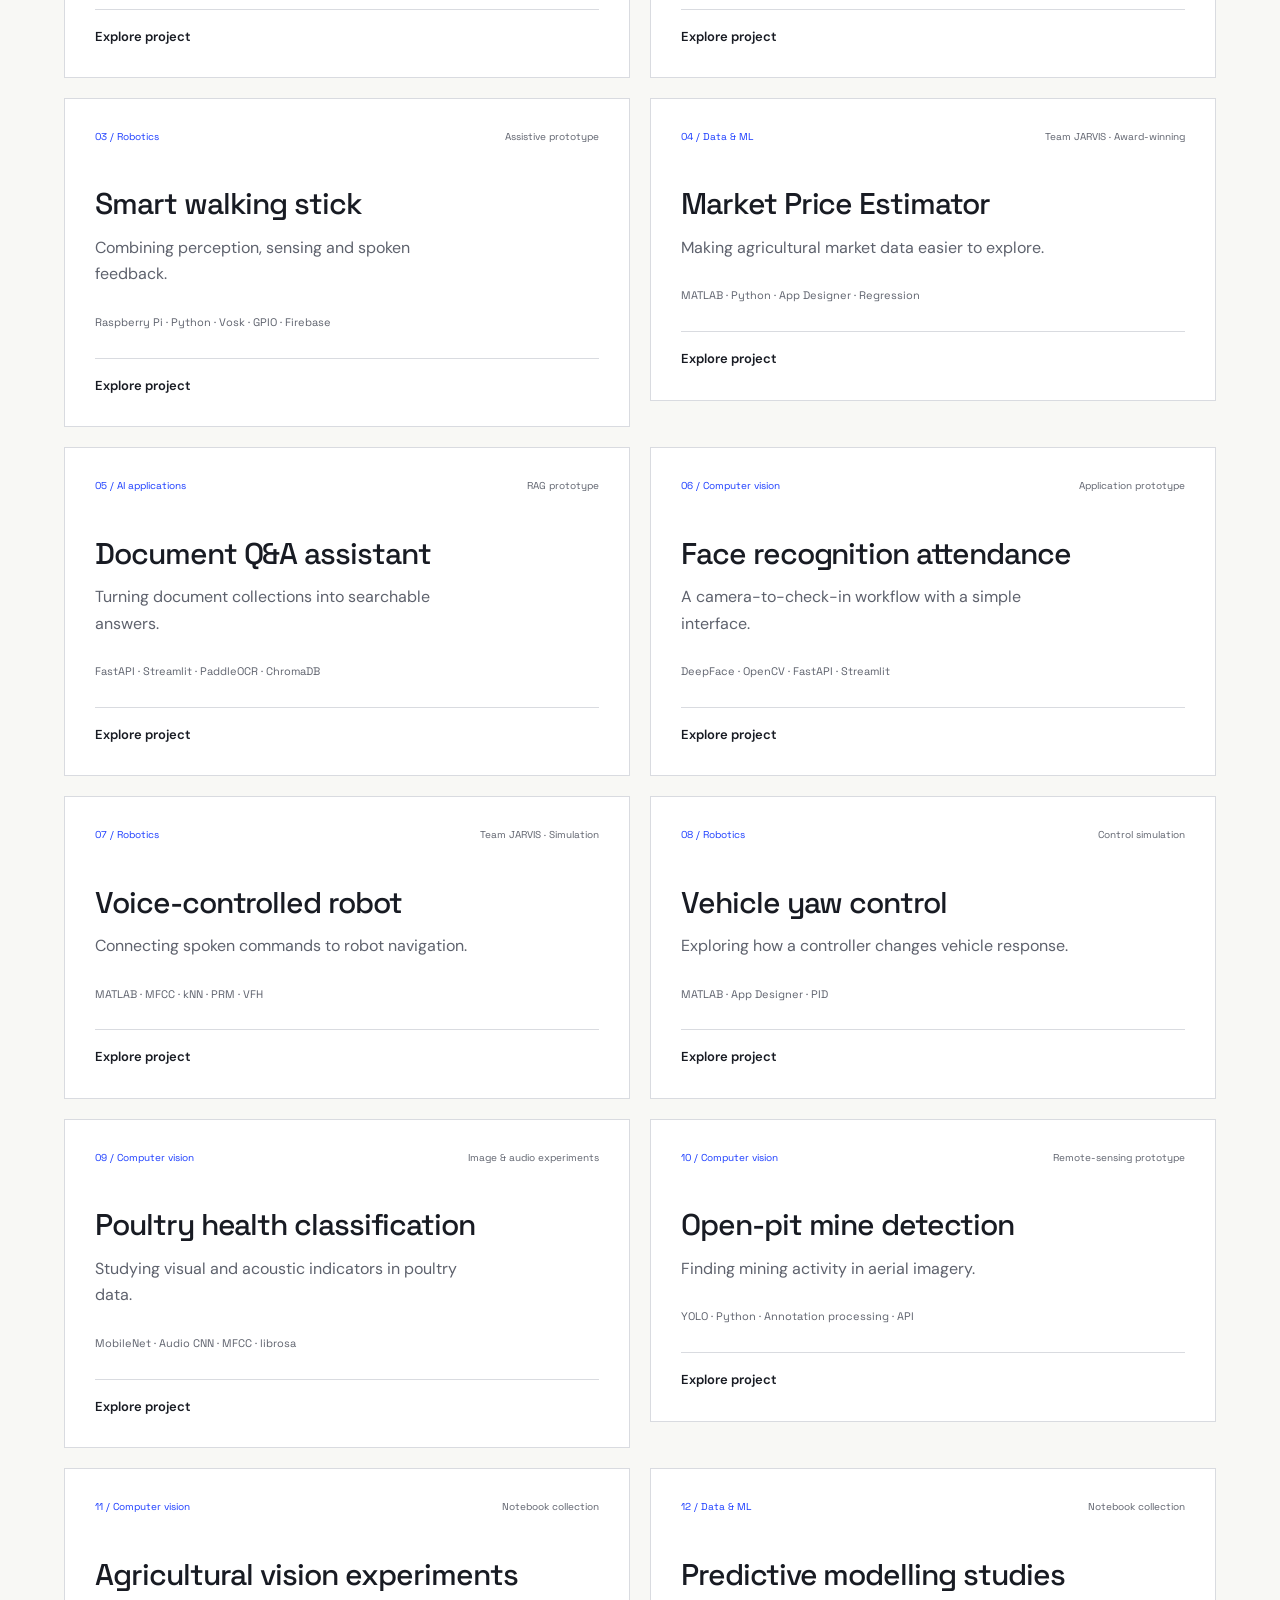
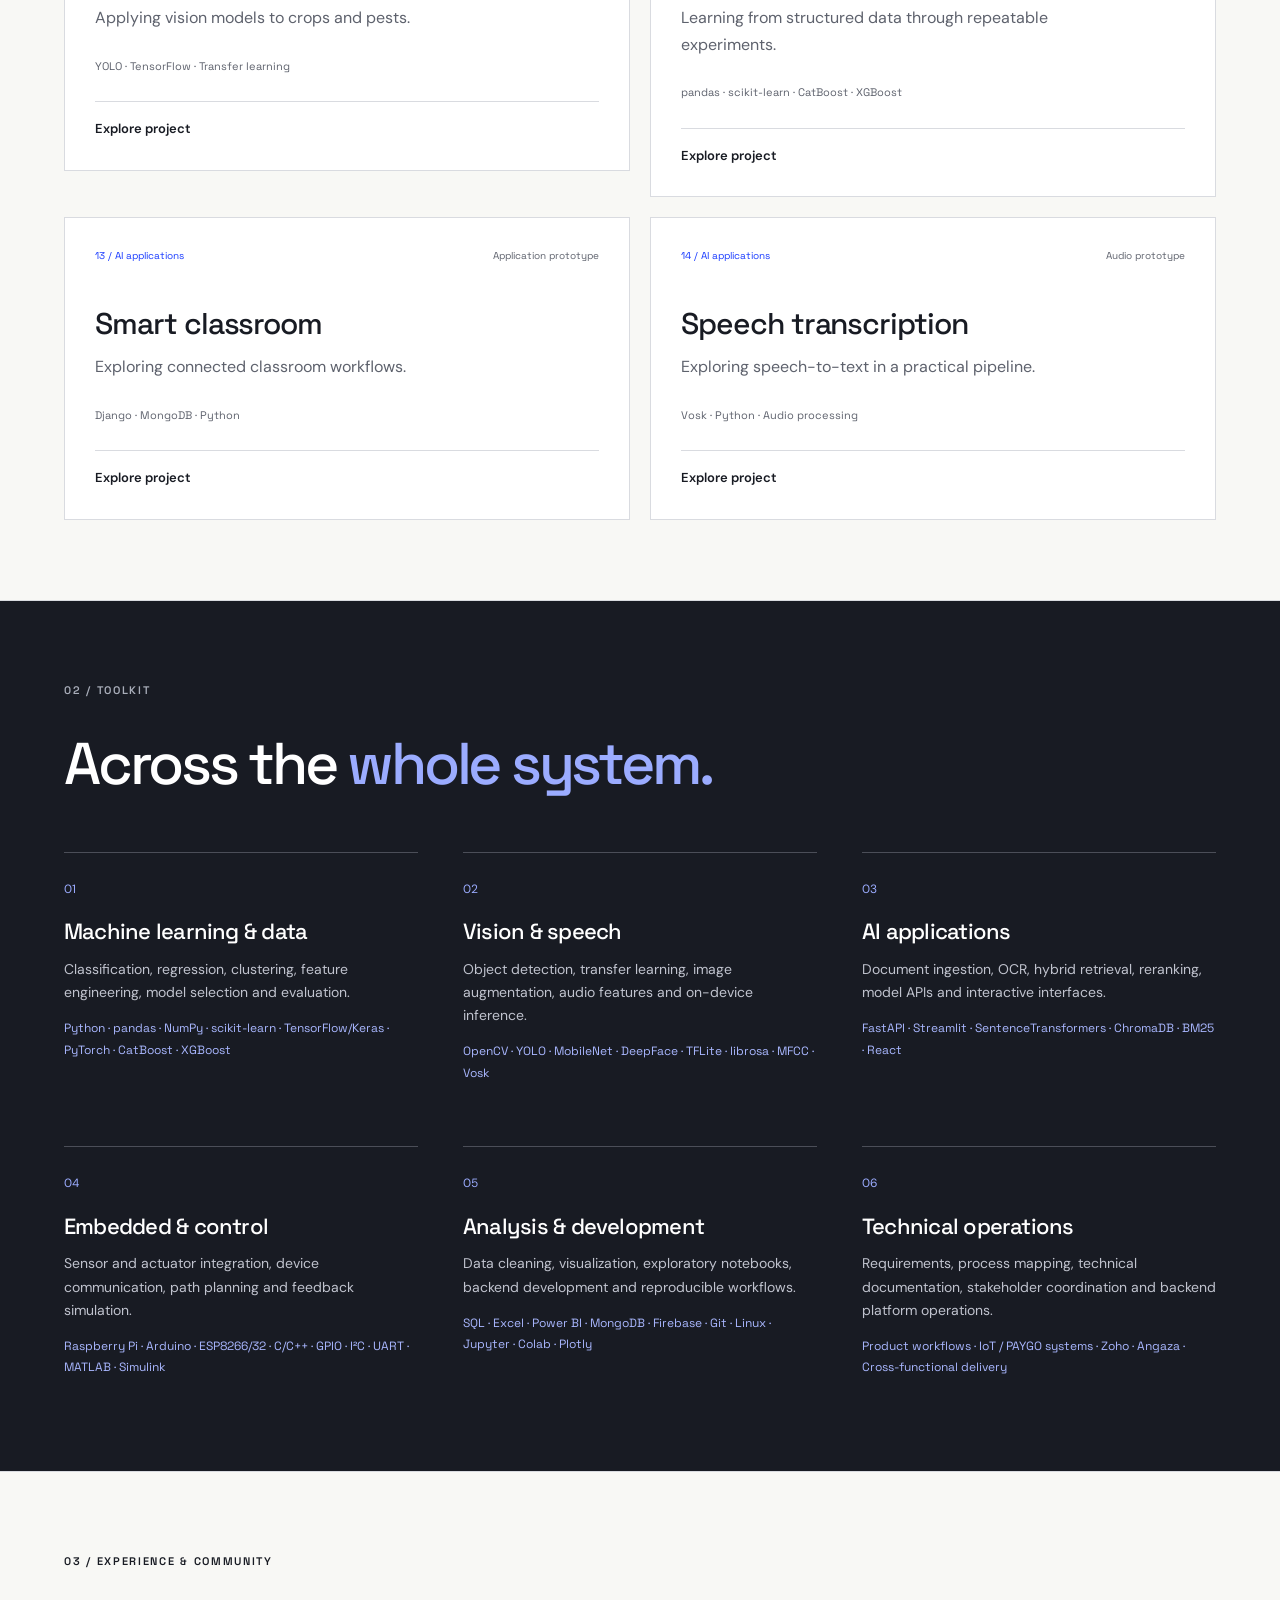
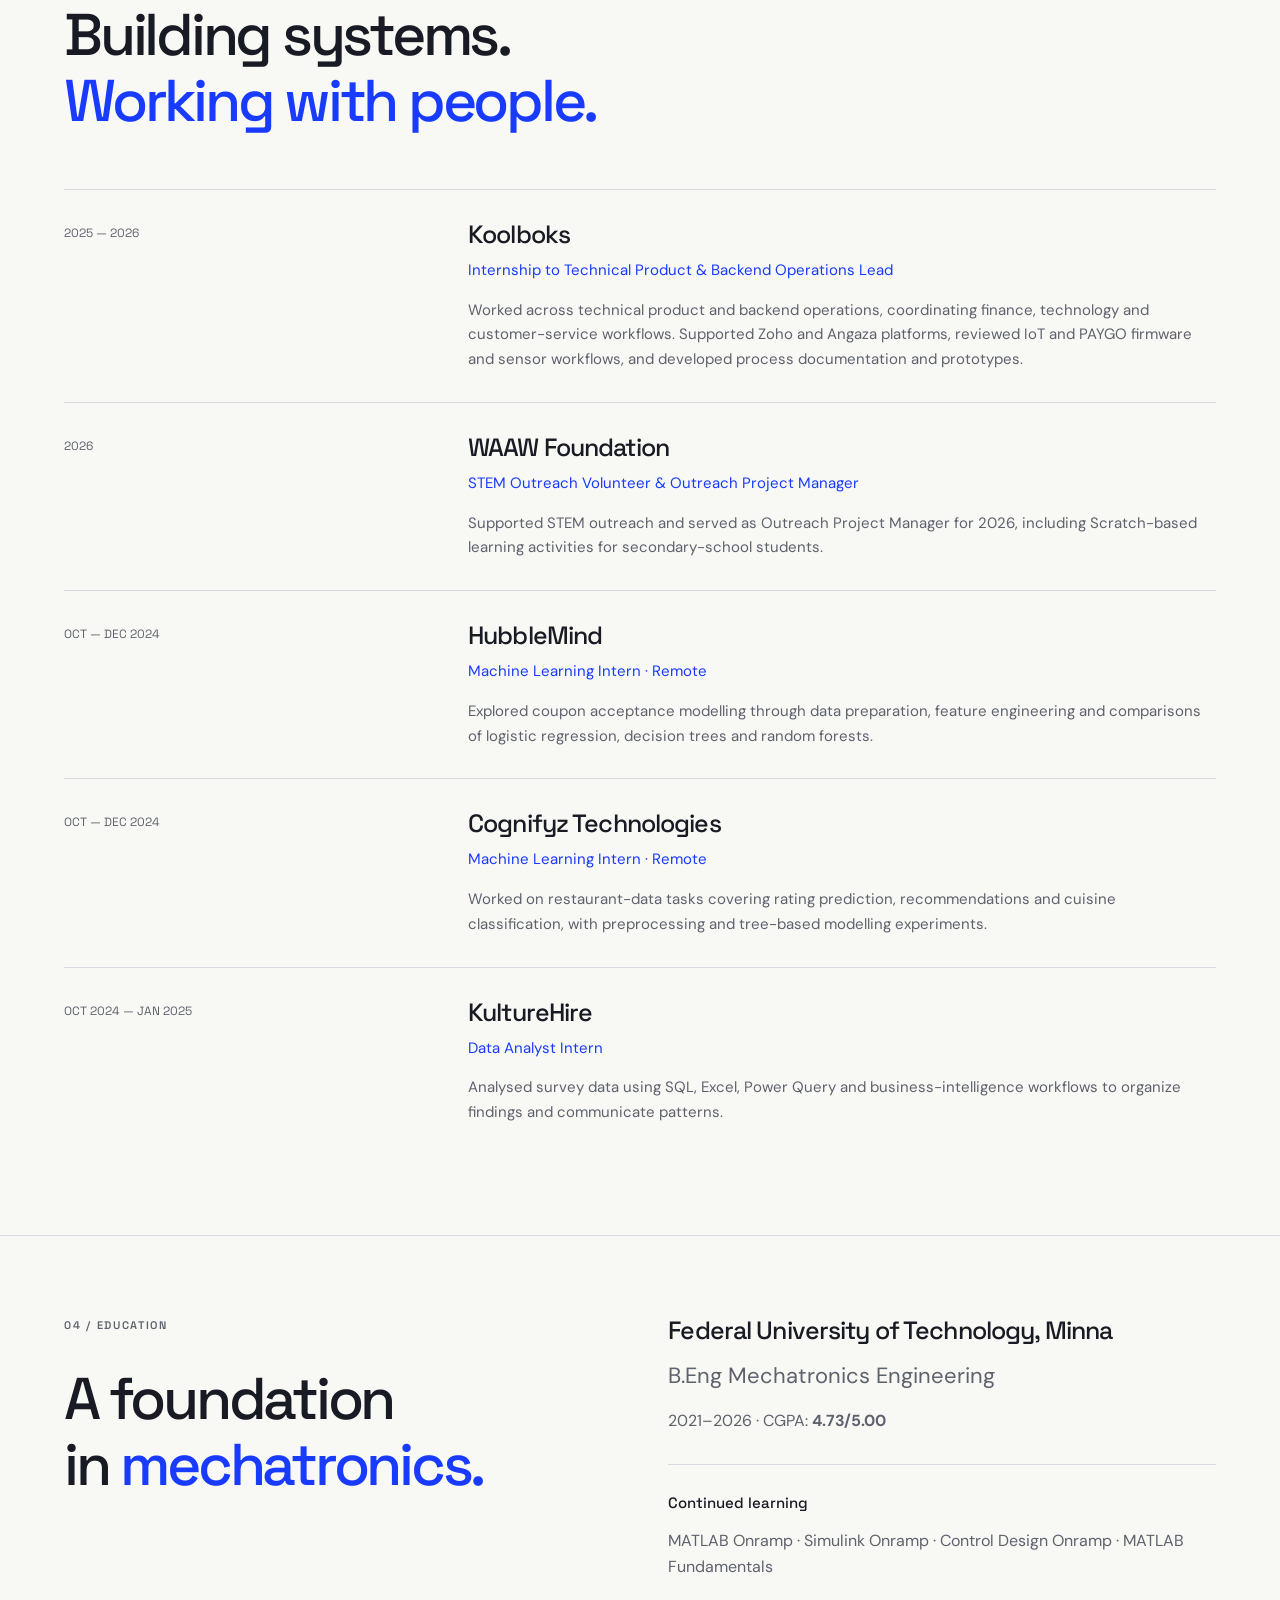
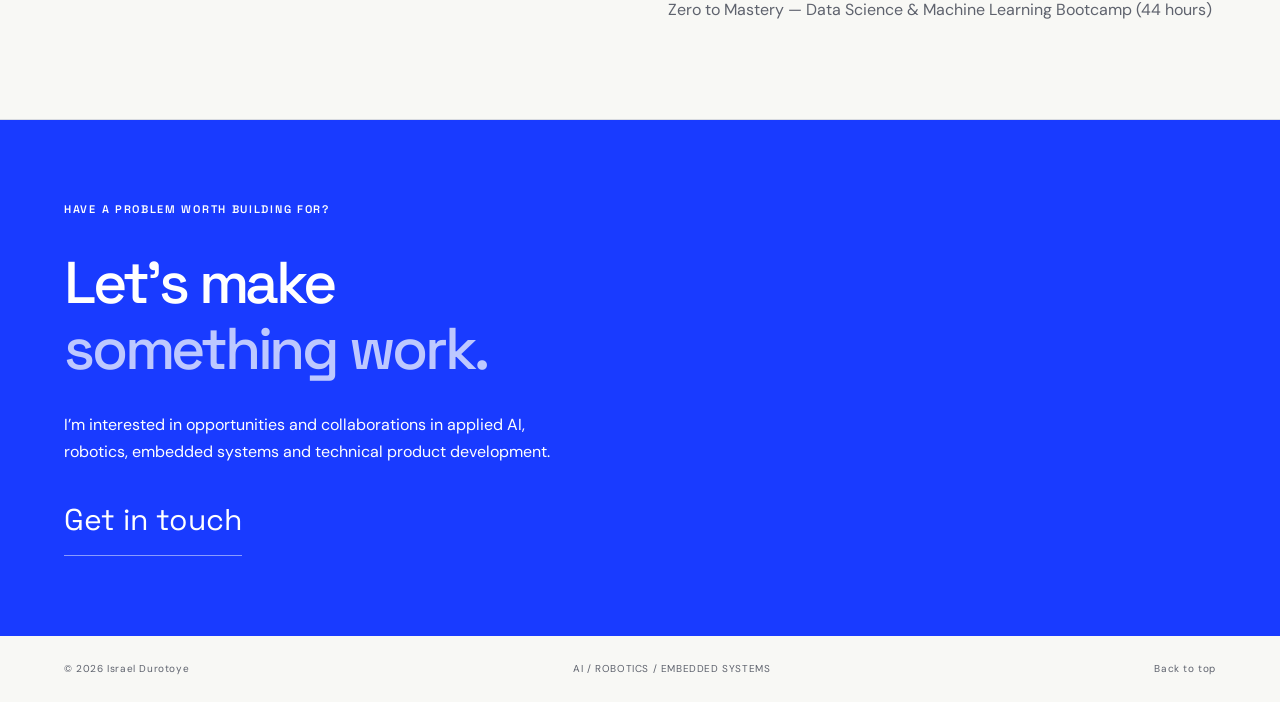
==== commit 303af7b1: "Remove decorative arrow symbols from portfolio pages" ====
--- a/resume.html
+++ b/resume.html
@@ -1,22 +1,22 @@
 <!doctype html>
 <html lang="en"><head><meta charset="utf-8"><meta name="viewport" content="width=device-width,initial-scale=1"><meta name="theme-color" content="#193bff"><title>Israel Durotoye — CV</title><meta name="description" content="Israel Durotoye's engineering portfolio: machine learning, computer vision, embedded AI, robotics, and technical product operations."><meta property="og:title" content="Israel Durotoye — Engineering intelligence into the real world"><meta property="og:description" content="Explore projects in AI, computer vision, robotics and embedded systems."><meta property="og:type" content="website"><link rel="icon" href="favicon.svg" type="image/svg+xml"><link rel="stylesheet" href="styles.css"><style>.hero{padding-bottom:35px}.hero h1{font-size:64px}.hero h1::after{content:""} .hero .button,.signal,.contact-links,#copy-email{display:none}@media print{body{background:white;font-size:10pt}header,.hero-bottom .button,footer{display:none}h1{font-size:30pt!important}h2{font-size:22pt}.hero,.section{padding:20px 0}.project,.timeline article{break-inside:avoid}.projects{display:block}.project{margin:10px 0}.project-top{margin-bottom:10px}details{display:none}.expertise,.contact{background:white;color:#181b23}.skills-grid p,.skills-grid .stack{color:#333}.contact em,.expertise em{color:#193bff}.education,.intro-grid{display:block}.contact{break-inside:avoid}.contact .email::after{content:": durotoyeoluwaseunisreal@gmail.com";font-size:12pt}.contact h2{display:none}}</style><script src="app.js" defer></script></head>
-<body><a class="skip" href="#main">Skip to content</a><header><a href="index.html">← Portfolio</a><button onclick="window.print()">Print / save PDF</button></header>
-<main id="main"><section class="hero"><div class="eyebrow"><span class="dot"></span> ISRAEL DUROTOYE <span class="location">BASED IN NIGERIA</span></div><h1>Israel Durotoye<br><em>AI, Robotics & Embedded Systems</em></h1><div class="hero-bottom"><p>I build at the intersection of <strong>AI, robotics and embedded systems</strong> — connecting models, software and physical devices to practical problems.</p><a class="button" href="#work">Explore my work <span aria-hidden="true">↓</span></a></div><div class="signal" aria-label="My engineering approach: sense, learn, act"><span>01 / SENSE</span><i></i><span>02 / LEARN</span><i></i><span>03 / ACT</span></div></section>
+<body><a class="skip" href="#main">Skip to content</a><header><a href="index.html">Portfolio</a><button onclick="window.print()">Print / save PDF</button></header>
+<main id="main"><section class="hero"><div class="eyebrow"><span class="dot"></span> ISRAEL DUROTOYE <span class="location">BASED IN NIGERIA</span></div><h1>Israel Durotoye<br><em>AI, Robotics & Embedded Systems</em></h1><div class="hero-bottom"><p>I build at the intersection of <strong>AI, robotics and embedded systems</strong> — connecting models, software and physical devices to practical problems.</p><a class="button" href="#work">Explore my work</a></div><div class="signal" aria-label="My engineering approach: sense, learn, act"><span>01 / SENSE</span><i></i><span>02 / LEARN</span><i></i><span>03 / ACT</span></div></section>
 <section class="intro section"><p class="eyebrow">THE ENGINEER BEHIND THE WORK</p><div class="intro-grid"><h2>Curiosity.<br>Code. <em>Hardware.</em></h2><div><p class="large">I’m Israel Oluwaseun Durotoye, a mechatronics engineering professional working across machine learning, intelligent devices and technical operations.</p><p>My work ranges from soil telemetry and document-backed advisory systems to vision-based sorting, speech interfaces and robot navigation simulations. I enjoy taking an idea through the details: preparing the data, connecting the components, building the interface and understanding what the result can actually support.</p><div class="facts"><div><strong>4.73<span>/5.00</span></strong><span>CGPA · B.Eng Mechatronics</span></div><div><strong>1st <span>place</span></strong><span>Nigeria MATLAB Coding Challenge · 2024</span></div></div></div></div></section>
-<section class="section" id="work"><div class="section-heading"><div><p class="eyebrow">01 / SELECTED WORK & EXPERIMENTS</p><h2>From notebooks<br>to <em>connected systems.</em></h2></div><p>Explore the problems, the tools and the work behind each project.</p></div><div class="projects"><article class="project" data-category="Embedded AI"><div class="project-top"><span>01 / Embedded AI</span><span>Final-year project</span></div><h3>AI Soil Doctor</h3><p class="project-intro">Connecting soil telemetry with evidence-supported agricultural advice.</p><p class="stack">Python · FastAPI · React · Firebase · Hybrid RAG</p><details><summary>Explore project <span aria-hidden="true">↗</span></summary><div class="case"><p>The system brings sensor readings, a dashboard and a document-backed advisory service into one workflow.</p><h4>My contribution</h4><p>Integrated physical sensor nodes alongside explicitly simulated nodes; developed telemetry views, crop-inference inputs and handling for stale or missing readings.</p><h4>Inside the work</h4><p>Combined SentenceTransformer embeddings, ChromaDB, BM25 retrieval and cross-encoder reranking. Document ingestion supports PDF, DOCX, EPUB and OCR.</p><h4>Project context</h4><p>An engineering prototype with exploratory forecasting work. Recommendations are tentative when input evidence is incomplete.</p></div></details></article>
-<article class="project" data-category="Computer vision"><div class="project-top"><span>02 / Computer vision</span><span>Collaborative project</span></div><h3>Maize seed sorting</h3><p class="project-intro">From a camera frame to a coordinated sorting decision.</p><p class="stack">TensorFlow · MobileNet · TFLite · Raspberry Pi · ESP8266</p><details><summary>Explore project <span aria-hidden="true">↗</span></summary><div class="case"><p>A collaborative machine-vision and embedded-control workflow for sorting maize by visible appearance.</p><h4>My contribution</h4><p>Worked with transfer-learning classifiers, original-image splits before augmentation, export checks and an evolving three-class workflow.</p><h4>Inside the work</h4><p>Connected classification to decision gates, a seed queue and acknowledged serial communication for conveyor, feed disk and servo control.</p><h4>Project context</h4><p>Prototype work; visible appearance does not establish germination quality. No production throughput claim.</p></div></details></article>
-<article class="project" data-category="Robotics"><div class="project-top"><span>03 / Robotics</span><span>Assistive prototype</span></div><h3>Smart walking stick</h3><p class="project-intro">Combining perception, sensing and spoken feedback.</p><p class="stack">Raspberry Pi · Python · Vosk · GPIO · Firebase</p><details><summary>Explore project <span aria-hidden="true">↗</span></summary><div class="case"><p>An assistive-device prototype combining obstacle sensing, camera input and voice interaction.</p><h4>My contribution</h4><p>Integrated ultrasonic, IMU, light and GPS modules with speech recognition, speech synthesis and alert workflows.</p><h4>Inside the work</h4><p>Used threaded components and component-level tests to coordinate multiple inputs.</p><h4>Project context</h4><p>Exploratory assistive engineering; not a clinically validated navigation aid.</p></div></details></article>
-<article class="project" data-category="Data & ML"><div class="project-top"><span>04 / Data & ML</span><span>Team JARVIS · Award-winning</span></div><h3>Market Price Estimator</h3><p class="project-intro">Making agricultural market data easier to explore.</p><p class="stack">MATLAB · Python · App Designer · Regression</p><details><summary>Explore project <span aria-hidden="true">↗</span></summary><div class="case"><p>A team application for examining agricultural commodity prices across Nigerian markets.</p><h4>My contribution</h4><p>Worked on predictive analysis and visual interfaces for historical prices, crop selection, states, cities and regional comparisons.</p><h4>Inside the work</h4><p>Brought data exploration and model-driven estimates into an interactive MATLAB application.</p><h4>Project context</h4><p>First place, Nigeria MATLAB Coding Challenge 2024, with Team JARVIS.</p></div></details></article>
-<article class="project" data-category="AI applications"><div class="project-top"><span>05 / AI applications</span><span>RAG prototype</span></div><h3>Document Q&A assistant</h3><p class="project-intro">Turning document collections into searchable answers.</p><p class="stack">FastAPI · Streamlit · PaddleOCR · ChromaDB</p><details><summary>Explore project <span aria-hidden="true">↗</span></summary><div class="case"><p>A document-assistant pipeline spanning extraction, chunking, retrieval and a usable question-answering interface.</p><h4>My contribution</h4><p>Used OCR and PDF extraction for varied document formats, embedding-based retrieval and persistent vector storage.</p><h4>Inside the work</h4><p>Implemented overlapping chunks and query caching to support repeated questions.</p><h4>Project context</h4><p>A working prototype focused on retrieval workflows and accessible interfaces.</p></div></details></article>
-<article class="project" data-category="Computer vision"><div class="project-top"><span>06 / Computer vision</span><span>Application prototype</span></div><h3>Face recognition attendance</h3><p class="project-intro">A camera-to-check-in workflow with a simple interface.</p><p class="stack">DeepFace · OpenCV · FastAPI · Streamlit</p><details><summary>Explore project <span aria-hidden="true">↗</span></summary><div class="case"><p>An enrolment and attendance prototype using face detection and matching.</p><h4>My contribution</h4><p>Built webcam enrolment, recognition endpoints, a registered-person workflow and timestamped check-in logs.</p><h4>Inside the work</h4><p>Connected model inference to an API and an operator-facing interface.</p><h4>Project context</h4><p>Prototype evaluation; no claim of security-grade identity verification.</p></div></details></article>
-<article class="project" data-category="Robotics"><div class="project-top"><span>07 / Robotics</span><span>Team JARVIS · Simulation</span></div><h3>Voice-controlled robot</h3><p class="project-intro">Connecting spoken commands to robot navigation.</p><p class="stack">MATLAB · MFCC · kNN · PRM · VFH</p><details><summary>Explore project <span aria-hidden="true">↗</span></summary><div class="case"><p>A MATLAB App Designer project joining voice-command classification and mobile-robot simulation.</p><h4>My contribution</h4><p>Used MFCC audio features and k-nearest-neighbour classification for commands.</p><h4>Inside the work</h4><p>Explored probabilistic roadmaps, obstacle avoidance, pure-pursuit control and simulated lidar.</p><h4>Project context</h4><p>A simulation and interface project rather than a claim of autonomous field deployment.</p></div></details></article>
-<article class="project" data-category="Robotics"><div class="project-top"><span>08 / Robotics</span><span>Control simulation</span></div><h3>Vehicle yaw control</h3><p class="project-intro">Exploring how a controller changes vehicle response.</p><p class="stack">MATLAB · App Designer · PID</p><details><summary>Explore project <span aria-hidden="true">↗</span></summary><div class="case"><p>An interactive control-system study of vehicle yaw response.</p><h4>My contribution</h4><p>Built a MATLAB interface for inspecting response curves and controller behaviour.</p><h4>Inside the work</h4><p>Used step-response characteristics and steady-state error to examine performance.</p><h4>Project context</h4><p>Simulation-based analysis.</p></div></details></article>
-<article class="project" data-category="Computer vision"><div class="project-top"><span>09 / Computer vision</span><span>Image & audio experiments</span></div><h3>Poultry health classification</h3><p class="project-intro">Studying visual and acoustic indicators in poultry data.</p><p class="stack">MobileNet · Audio CNN · MFCC · librosa</p><details><summary>Explore project <span aria-hidden="true">↗</span></summary><div class="case"><p>Separate image and audio classification experiments using poultry-health datasets.</p><h4>My contribution</h4><p>Explored transfer learning for images, and denoising, segmentation and MFCC features for audio.</p><h4>Inside the work</h4><p>Compared model reports within the available experimental workflows.</p><h4>Project context</h4><p>Research prototypes; the branches were separate experiments, not a validated diagnostic product.</p></div></details></article>
-<article class="project" data-category="Computer vision"><div class="project-top"><span>10 / Computer vision</span><span>Remote-sensing prototype</span></div><h3>Open-pit mine detection</h3><p class="project-intro">Finding mining activity in aerial imagery.</p><p class="stack">YOLO · Python · Annotation processing · API</p><details><summary>Explore project <span aria-hidden="true">↗</span></summary><div class="case"><p>A remote-sensing detection workflow connecting dataset preparation and model inference.</p><h4>My contribution</h4><p>Worked on annotation conversion, augmentation and model experimentation.</p><h4>Inside the work</h4><p>Built image-upload inference with non-maximum suppression and a health endpoint.</p><h4>Project context</h4><p>Prototype detection work; no independently verified accuracy claim.</p></div></details></article>
-<article class="project" data-category="Computer vision"><div class="project-top"><span>11 / Computer vision</span><span>Notebook collection</span></div><h3>Agricultural vision experiments</h3><p class="project-intro">Applying vision models to crops and pests.</p><p class="stack">YOLO · TensorFlow · Transfer learning</p><details><summary>Explore project <span aria-hidden="true">↗</span></summary><div class="case"><p>Notebook-based exploration of tomato leaf detection and pest classification.</p><h4>My contribution</h4><p>Worked through preprocessing, augmentation, transfer learning and model evaluation.</p><h4>Inside the work</h4><p>Developed familiarity with training workflows across Colab and local notebooks.</p><h4>Project context</h4><p>Experimental studies rather than deployed agricultural services.</p></div></details></article>
-<article class="project" data-category="Data & ML"><div class="project-top"><span>12 / Data & ML</span><span>Notebook collection</span></div><h3>Predictive modelling studies</h3><p class="project-intro">Learning from structured data through repeatable experiments.</p><p class="stack">pandas · scikit-learn · CatBoost · XGBoost</p><details><summary>Explore project <span aria-hidden="true">↗</span></summary><div class="case"><p>Studies spanning crop recommendation, survival classification and temperature forecasting.</p><h4>My contribution</h4><p>Explored data preparation, feature engineering, model comparison and hyperparameter search.</p><h4>Inside the work</h4><p>Used classification and regression workflows, with attention to evaluation limitations.</p><h4>Project context</h4><p>Educational and exploratory models; health-related work is not clinical guidance.</p></div></details></article>
-<article class="project" data-category="AI applications"><div class="project-top"><span>13 / AI applications</span><span>Application prototype</span></div><h3>Smart classroom</h3><p class="project-intro">Exploring connected classroom workflows.</p><p class="stack">Django · MongoDB · Python</p><details><summary>Explore project <span aria-hidden="true">↗</span></summary><div class="case"><p>A classroom application prototype combining web interfaces and data storage.</p><h4>My contribution</h4><p>Explored how classroom data and application logic can support a connected learning environment.</p><h4>Inside the work</h4><p>Worked across backend development and data-driven features.</p><h4>Project context</h4><p>Prototype application work.</p></div></details></article>
-<article class="project" data-category="AI applications"><div class="project-top"><span>14 / AI applications</span><span>Audio prototype</span></div><h3>Speech transcription</h3><p class="project-intro">Exploring speech-to-text in a practical pipeline.</p><p class="stack">Vosk · Python · Audio processing</p><details><summary>Explore project <span aria-hidden="true">↗</span></summary><div class="case"><p>A call-transcription prototype and related speech-processing experiments.</p><h4>My contribution</h4><p>Worked with audio input and speech-recognition workflows.</p><h4>Inside the work</h4><p>Explored practical integration of speech models into Python applications.</p><h4>Project context</h4><p>Prototype-level transcription work.</p></div></details></article></div></section>
+<section class="section" id="work"><div class="section-heading"><div><p class="eyebrow">01 / SELECTED WORK & EXPERIMENTS</p><h2>From notebooks<br>to <em>connected systems.</em></h2></div><p>Explore the problems, the tools and the work behind each project.</p></div><div class="projects"><article class="project" data-category="Embedded AI"><div class="project-top"><span>01 / Embedded AI</span><span>Final-year project</span></div><h3>AI Soil Doctor</h3><p class="project-intro">Connecting soil telemetry with evidence-supported agricultural advice.</p><p class="stack">Python · FastAPI · React · Firebase · Hybrid RAG</p><details><summary>Explore project</summary><div class="case"><p>The system brings sensor readings, a dashboard and a document-backed advisory service into one workflow.</p><h4>My contribution</h4><p>Integrated physical sensor nodes alongside explicitly simulated nodes; developed telemetry views, crop-inference inputs and handling for stale or missing readings.</p><h4>Inside the work</h4><p>Combined SentenceTransformer embeddings, ChromaDB, BM25 retrieval and cross-encoder reranking. Document ingestion supports PDF, DOCX, EPUB and OCR.</p><h4>Project context</h4><p>An engineering prototype with exploratory forecasting work. Recommendations are tentative when input evidence is incomplete.</p></div></details></article>
+<article class="project" data-category="Computer vision"><div class="project-top"><span>02 / Computer vision</span><span>Collaborative project</span></div><h3>Maize seed sorting</h3><p class="project-intro">From a camera frame to a coordinated sorting decision.</p><p class="stack">TensorFlow · MobileNet · TFLite · Raspberry Pi · ESP8266</p><details><summary>Explore project</summary><div class="case"><p>A collaborative machine-vision and embedded-control workflow for sorting maize by visible appearance.</p><h4>My contribution</h4><p>Worked with transfer-learning classifiers, original-image splits before augmentation, export checks and an evolving three-class workflow.</p><h4>Inside the work</h4><p>Connected classification to decision gates, a seed queue and acknowledged serial communication for conveyor, feed disk and servo control.</p><h4>Project context</h4><p>Prototype work; visible appearance does not establish germination quality. No production throughput claim.</p></div></details></article>
+<article class="project" data-category="Robotics"><div class="project-top"><span>03 / Robotics</span><span>Assistive prototype</span></div><h3>Smart walking stick</h3><p class="project-intro">Combining perception, sensing and spoken feedback.</p><p class="stack">Raspberry Pi · Python · Vosk · GPIO · Firebase</p><details><summary>Explore project</summary><div class="case"><p>An assistive-device prototype combining obstacle sensing, camera input and voice interaction.</p><h4>My contribution</h4><p>Integrated ultrasonic, IMU, light and GPS modules with speech recognition, speech synthesis and alert workflows.</p><h4>Inside the work</h4><p>Used threaded components and component-level tests to coordinate multiple inputs.</p><h4>Project context</h4><p>Exploratory assistive engineering; not a clinically validated navigation aid.</p></div></details></article>
+<article class="project" data-category="Data & ML"><div class="project-top"><span>04 / Data & ML</span><span>Team JARVIS · Award-winning</span></div><h3>Market Price Estimator</h3><p class="project-intro">Making agricultural market data easier to explore.</p><p class="stack">MATLAB · Python · App Designer · Regression</p><details><summary>Explore project</summary><div class="case"><p>A team application for examining agricultural commodity prices across Nigerian markets.</p><h4>My contribution</h4><p>Worked on predictive analysis and visual interfaces for historical prices, crop selection, states, cities and regional comparisons.</p><h4>Inside the work</h4><p>Brought data exploration and model-driven estimates into an interactive MATLAB application.</p><h4>Project context</h4><p>First place, Nigeria MATLAB Coding Challenge 2024, with Team JARVIS.</p></div></details></article>
+<article class="project" data-category="AI applications"><div class="project-top"><span>05 / AI applications</span><span>RAG prototype</span></div><h3>Document Q&A assistant</h3><p class="project-intro">Turning document collections into searchable answers.</p><p class="stack">FastAPI · Streamlit · PaddleOCR · ChromaDB</p><details><summary>Explore project</summary><div class="case"><p>A document-assistant pipeline spanning extraction, chunking, retrieval and a usable question-answering interface.</p><h4>My contribution</h4><p>Used OCR and PDF extraction for varied document formats, embedding-based retrieval and persistent vector storage.</p><h4>Inside the work</h4><p>Implemented overlapping chunks and query caching to support repeated questions.</p><h4>Project context</h4><p>A working prototype focused on retrieval workflows and accessible interfaces.</p></div></details></article>
+<article class="project" data-category="Computer vision"><div class="project-top"><span>06 / Computer vision</span><span>Application prototype</span></div><h3>Face recognition attendance</h3><p class="project-intro">A camera-to-check-in workflow with a simple interface.</p><p class="stack">DeepFace · OpenCV · FastAPI · Streamlit</p><details><summary>Explore project</summary><div class="case"><p>An enrolment and attendance prototype using face detection and matching.</p><h4>My contribution</h4><p>Built webcam enrolment, recognition endpoints, a registered-person workflow and timestamped check-in logs.</p><h4>Inside the work</h4><p>Connected model inference to an API and an operator-facing interface.</p><h4>Project context</h4><p>Prototype evaluation; no claim of security-grade identity verification.</p></div></details></article>
+<article class="project" data-category="Robotics"><div class="project-top"><span>07 / Robotics</span><span>Team JARVIS · Simulation</span></div><h3>Voice-controlled robot</h3><p class="project-intro">Connecting spoken commands to robot navigation.</p><p class="stack">MATLAB · MFCC · kNN · PRM · VFH</p><details><summary>Explore project</summary><div class="case"><p>A MATLAB App Designer project joining voice-command classification and mobile-robot simulation.</p><h4>My contribution</h4><p>Used MFCC audio features and k-nearest-neighbour classification for commands.</p><h4>Inside the work</h4><p>Explored probabilistic roadmaps, obstacle avoidance, pure-pursuit control and simulated lidar.</p><h4>Project context</h4><p>A simulation and interface project rather than a claim of autonomous field deployment.</p></div></details></article>
+<article class="project" data-category="Robotics"><div class="project-top"><span>08 / Robotics</span><span>Control simulation</span></div><h3>Vehicle yaw control</h3><p class="project-intro">Exploring how a controller changes vehicle response.</p><p class="stack">MATLAB · App Designer · PID</p><details><summary>Explore project</summary><div class="case"><p>An interactive control-system study of vehicle yaw response.</p><h4>My contribution</h4><p>Built a MATLAB interface for inspecting response curves and controller behaviour.</p><h4>Inside the work</h4><p>Used step-response characteristics and steady-state error to examine performance.</p><h4>Project context</h4><p>Simulation-based analysis.</p></div></details></article>
+<article class="project" data-category="Computer vision"><div class="project-top"><span>09 / Computer vision</span><span>Image & audio experiments</span></div><h3>Poultry health classification</h3><p class="project-intro">Studying visual and acoustic indicators in poultry data.</p><p class="stack">MobileNet · Audio CNN · MFCC · librosa</p><details><summary>Explore project</summary><div class="case"><p>Separate image and audio classification experiments using poultry-health datasets.</p><h4>My contribution</h4><p>Explored transfer learning for images, and denoising, segmentation and MFCC features for audio.</p><h4>Inside the work</h4><p>Compared model reports within the available experimental workflows.</p><h4>Project context</h4><p>Research prototypes; the branches were separate experiments, not a validated diagnostic product.</p></div></details></article>
+<article class="project" data-category="Computer vision"><div class="project-top"><span>10 / Computer vision</span><span>Remote-sensing prototype</span></div><h3>Open-pit mine detection</h3><p class="project-intro">Finding mining activity in aerial imagery.</p><p class="stack">YOLO · Python · Annotation processing · API</p><details><summary>Explore project</summary><div class="case"><p>A remote-sensing detection workflow connecting dataset preparation and model inference.</p><h4>My contribution</h4><p>Worked on annotation conversion, augmentation and model experimentation.</p><h4>Inside the work</h4><p>Built image-upload inference with non-maximum suppression and a health endpoint.</p><h4>Project context</h4><p>Prototype detection work; no independently verified accuracy claim.</p></div></details></article>
+<article class="project" data-category="Computer vision"><div class="project-top"><span>11 / Computer vision</span><span>Notebook collection</span></div><h3>Agricultural vision experiments</h3><p class="project-intro">Applying vision models to crops and pests.</p><p class="stack">YOLO · TensorFlow · Transfer learning</p><details><summary>Explore project</summary><div class="case"><p>Notebook-based exploration of tomato leaf detection and pest classification.</p><h4>My contribution</h4><p>Worked through preprocessing, augmentation, transfer learning and model evaluation.</p><h4>Inside the work</h4><p>Developed familiarity with training workflows across Colab and local notebooks.</p><h4>Project context</h4><p>Experimental studies rather than deployed agricultural services.</p></div></details></article>
+<article class="project" data-category="Data & ML"><div class="project-top"><span>12 / Data & ML</span><span>Notebook collection</span></div><h3>Predictive modelling studies</h3><p class="project-intro">Learning from structured data through repeatable experiments.</p><p class="stack">pandas · scikit-learn · CatBoost · XGBoost</p><details><summary>Explore project</summary><div class="case"><p>Studies spanning crop recommendation, survival classification and temperature forecasting.</p><h4>My contribution</h4><p>Explored data preparation, feature engineering, model comparison and hyperparameter search.</p><h4>Inside the work</h4><p>Used classification and regression workflows, with attention to evaluation limitations.</p><h4>Project context</h4><p>Educational and exploratory models; health-related work is not clinical guidance.</p></div></details></article>
+<article class="project" data-category="AI applications"><div class="project-top"><span>13 / AI applications</span><span>Application prototype</span></div><h3>Smart classroom</h3><p class="project-intro">Exploring connected classroom workflows.</p><p class="stack">Django · MongoDB · Python</p><details><summary>Explore project</summary><div class="case"><p>A classroom application prototype combining web interfaces and data storage.</p><h4>My contribution</h4><p>Explored how classroom data and application logic can support a connected learning environment.</p><h4>Inside the work</h4><p>Worked across backend development and data-driven features.</p><h4>Project context</h4><p>Prototype application work.</p></div></details></article>
+<article class="project" data-category="AI applications"><div class="project-top"><span>14 / AI applications</span><span>Audio prototype</span></div><h3>Speech transcription</h3><p class="project-intro">Exploring speech-to-text in a practical pipeline.</p><p class="stack">Vosk · Python · Audio processing</p><details><summary>Explore project</summary><div class="case"><p>A call-transcription prototype and related speech-processing experiments.</p><h4>My contribution</h4><p>Worked with audio input and speech-recognition workflows.</p><h4>Inside the work</h4><p>Explored practical integration of speech models into Python applications.</p><h4>Project context</h4><p>Prototype-level transcription work.</p></div></details></article></div></section>
 <section class="section expertise" id="expertise"><p class="eyebrow">02 / TOOLKIT</p><h2>Across the <em>whole system.</em></h2><div class="skills-grid">
 <article><span>01</span><h3>Machine learning & data</h3><p>Classification, regression, clustering, feature engineering, model selection and evaluation.</p><p class="stack">Python · pandas · NumPy · scikit-learn · TensorFlow/Keras · PyTorch · CatBoost · XGBoost</p></article>
 <article><span>02</span><h3>Vision & speech</h3><p>Object detection, transfer learning, image augmentation, audio features and on-device inference.</p><p class="stack">OpenCV · YOLO · MobileNet · DeepFace · TFLite · librosa · MFCC · Vosk</p></article>
@@ -25,10 +25,10 @@
 <article><span>05</span><h3>Analysis & development</h3><p>Data cleaning, visualization, exploratory notebooks, backend development and reproducible workflows.</p><p class="stack">SQL · Excel · Power BI · MongoDB · Firebase · Git · Linux · Jupyter · Colab · Plotly</p></article>
 <article><span>06</span><h3>Technical operations</h3><p>Requirements, process mapping, technical documentation, stakeholder coordination and backend platform operations.</p><p class="stack">Product workflows · IoT / PAYGO systems · Zoho · Angaza · Cross-functional delivery</p></article></div></section>
 <section class="section" id="journey"><p class="eyebrow">03 / EXPERIENCE & COMMUNITY</p><h2>Building systems.<br><em>Working with people.</em></h2><div class="timeline">
-<article><p class="date">2025 — 2026</p><div><h3>Koolboks</h3><p class="role">Internship → Technical Product & Backend Operations Lead</p><p>Worked across technical product and backend operations, coordinating finance, technology and customer-service workflows. Supported Zoho and Angaza platforms, reviewed IoT and PAYGO firmware and sensor workflows, and developed process documentation and prototypes.</p></div></article>
+<article><p class="date">2025 — 2026</p><div><h3>Koolboks</h3><p class="role">Internship to Technical Product & Backend Operations Lead</p><p>Worked across technical product and backend operations, coordinating finance, technology and customer-service workflows. Supported Zoho and Angaza platforms, reviewed IoT and PAYGO firmware and sensor workflows, and developed process documentation and prototypes.</p></div></article>
 <article><p class="date">2026</p><div><h3>WAAW Foundation</h3><p class="role">STEM Outreach Volunteer & Outreach Project Manager</p><p>Supported STEM outreach and served as Outreach Project Manager for 2026, including Scratch-based learning activities for secondary-school students.</p></div></article>
 <article><p class="date">OCT — DEC 2024</p><div><h3>HubbleMind</h3><p class="role">Machine Learning Intern · Remote</p><p>Explored coupon acceptance modelling through data preparation, feature engineering and comparisons of logistic regression, decision trees and random forests.</p></div></article>
 <article><p class="date">OCT — DEC 2024</p><div><h3>Cognifyz Technologies</h3><p class="role">Machine Learning Intern · Remote</p><p>Worked on restaurant-data tasks covering rating prediction, recommendations and cuisine classification, with preprocessing and tree-based modelling experiments.</p></div></article>
 <article><p class="date">OCT 2024 — JAN 2025</p><div><h3>KultureHire</h3><p class="role">Data Analyst Intern</p><p>Analysed survey data using SQL, Excel, Power Query and business-intelligence workflows to organize findings and communicate patterns.</p></div></article></div></section>
 <section class="section education"><div><p class="eyebrow">04 / EDUCATION</p><h2>A foundation<br>in <em>mechatronics.</em></h2></div><div><h3>Federal University of Technology, Minna</h3><p class="large">B.Eng Mechatronics Engineering</p><p>2021–2026 · CGPA: <strong>4.73/5.00</strong></p><hr><h4>Continued learning</h4><p>MATLAB Onramp · Simulink Onramp · Control Design Onramp · MATLAB Fundamentals</p><p>Zero to Mastery — Data Science & Machine Learning Bootcamp (44 hours)</p></div></section>
-<section class="contact section" id="contact"><p class="eyebrow">HAVE A PROBLEM WORTH BUILDING FOR?</p><h2>Let’s make<br><em>something work.</em></h2><p>I’m interested in opportunities and collaborations in applied AI, robotics, embedded systems and technical product development.</p><a class="email" href="mailto:durotoyeoluwaseunisreal@gmail.com">Get in touch <span aria-hidden="true">↗</span></a><div class="contact-links"><a href="https://github.com/Israel-Durotoye" target="_blank" rel="noopener noreferrer">GitHub ↗</a><a href="https://www.linkedin.com/in/israel-durotoye-18a6b1236/" target="_blank" rel="noopener noreferrer">LinkedIn ↗</a><a href="resume.html">View CV ↗</a><button id="copy-email" type="button">Copy email</button><span id="copy-status" role="status"></span></div></section></main><footer><span>© 2026 Israel Durotoye</span><span>AI / ROBOTICS / EMBEDDED SYSTEMS</span><a href="#">Back to top ↑</a></footer></body></html>+<section class="contact section" id="contact"><p class="eyebrow">HAVE A PROBLEM WORTH BUILDING FOR?</p><h2>Let’s make<br><em>something work.</em></h2><p>I’m interested in opportunities and collaborations in applied AI, robotics, embedded systems and technical product development.</p><a class="email" href="mailto:durotoyeoluwaseunisreal@gmail.com">Get in touch</a><div class="contact-links"><a href="https://github.com/Israel-Durotoye" target="_blank" rel="noopener noreferrer">GitHub</a><a href="https://www.linkedin.com/in/israel-durotoye-18a6b1236/" target="_blank" rel="noopener noreferrer">LinkedIn</a><a href="resume.html">View CV</a><button id="copy-email" type="button">Copy email</button><span id="copy-status" role="status"></span></div></section></main><footer><span>© 2026 Israel Durotoye</span><span>AI / ROBOTICS / EMBEDDED SYSTEMS</span><a href="#">Back to top</a></footer></body></html>
--- a/styles.css
+++ b/styles.css
@@ -1,2 +1,2 @@
 @import url('https://fonts.googleapis.com/css2?family=DM+Sans:wght@400;500;600;700&family=Space+Grotesk:wght@400;500;600;700&display=swap');
-:root{--blue:#193bff;--ink:#181b23;--muted:#5e626d;--paper:#f8f8f5;--line:#d9dbe0}*{box-sizing:border-box}html{scroll-behavior:smooth;scroll-padding-top:90px}body{margin:0;background:var(--paper);color:var(--ink);font-family:'DM Sans',sans-serif;line-height:1.65}a{color:inherit;text-decoration:none}button{font:inherit;cursor:pointer}button,a,summary{-webkit-tap-highlight-color:transparent}a:focus-visible,button:focus-visible,summary:focus-visible{outline:3px solid var(--blue);outline-offset:5px}header{height:94px;display:flex;align-items:center;justify-content:space-between;border-bottom:1px solid var(--line);margin:0 5vw}.brand{font-family:'Space Grotesk',sans-serif;font-weight:700;font-size:36px;letter-spacing:-3px}.brand span{font-size:13px;vertical-align:top;letter-spacing:0}nav{display:flex;gap:32px;font-size:14px;font-weight:600}nav a:hover{color:var(--blue)}main{overflow:hidden}.hero,.section{padding:80px 5vw}.hero{padding-top:55px}.eyebrow,.stack,.date,.signal,.project-top{font-family:'Space Grotesk',sans-serif}.eyebrow{font-size:11px;letter-spacing:1.7px;font-weight:600;margin:0 0 32px}.hero .eyebrow{display:flex;align-items:center;gap:12px}.dot{width:8px;height:8px;border-radius:100%;background:var(--blue)}.location{margin-left:auto;color:var(--muted)}h1,h2,h3,h4{font-family:'Space Grotesk',sans-serif;line-height:1.12;margin:0;font-weight:500}h1{font-size:clamp(54px,8.9vw,145px);letter-spacing:-.075em;line-height:1.03}em{font-style:normal;color:var(--blue)}h2{font-size:clamp(36px,4.6vw,70px);letter-spacing:-.055em}h3{font-size:25px;letter-spacing:-.035em}h4{font-size:15px;margin:24px 0 8px}.hero-bottom{display:flex;align-items:end;justify-content:space-between;gap:36px;margin-top:40px}.hero-bottom p{max-width:500px;margin:0;color:var(--muted);font-size:18px}.hero-bottom strong{font-weight:500;color:var(--ink)}.button{padding:17px 22px;background:var(--blue);color:white;display:flex;gap:65px;align-items:center;white-space:nowrap}.button:hover{background:#0d27cf}.signal{display:flex;align-items:center;gap:25px;margin-top:70px;font-size:11px;letter-spacing:1px}.signal i{height:1px;background:var(--line);flex:1}.section{border-top:1px solid var(--line)}.intro-grid{display:grid;grid-template-columns:1fr 1.15fr;gap:10vw}.large{font-size:22px;line-height:1.5;margin-top:0}.intro-grid p:not(.large){color:var(--muted)}.facts{display:flex;gap:45px;margin-top:36px}.facts div{display:flex;flex-direction:column}.facts strong{font-family:'Space Grotesk';font-size:44px;font-weight:500;letter-spacing:-2px}.facts strong span{font-size:22px;letter-spacing:-1px}.facts div>span{font-size:11px;color:var(--muted)}.section-heading{display:flex;justify-content:space-between;gap:30px;align-items:end}.section-heading>p{max-width:260px;color:var(--muted)}.filters{display:flex;gap:10px;flex-wrap:wrap;margin:40px 0 25px}.filters button{border:1px solid var(--line);border-radius:30px;padding:9px 16px;font-size:12px;background:transparent;color:var(--ink)}.filters button[aria-pressed=true]{background:var(--ink);color:white;border-color:var(--ink)}.filters span{margin-left:10px;opacity:.7}.projects{display:grid;grid-template-columns:1fr 1fr;gap:20px}.project{border:1px solid var(--line);padding:30px;background:#fff;align-self:start;transition:border-color .2s}.project:hover{border-color:var(--blue)}.project[hidden]{display:none}.project-top{display:flex;justify-content:space-between;gap:20px;font-size:10px;color:var(--muted);margin-bottom:42px}.project-top span:first-child{color:var(--blue)}.project h3{font-size:30px}.project-intro{font-size:16px;margin:14px 0 25px;max-width:390px;color:var(--muted)}.stack{font-size:11px;line-height:1.8;color:var(--muted)}details{margin-top:25px;border-top:1px solid var(--line)}summary{display:flex;justify-content:space-between;align-items:center;cursor:pointer;list-style:none;padding-top:16px;font-size:13px;font-weight:600}summary::-webkit-details-marker{display:none}summary span{color:var(--blue);font-size:22px}details[open] summary span{transform:rotate(90deg)}.case p{font-size:14px;color:var(--muted)}.case{padding-top:10px}.expertise{background:var(--ink);color:white}.expertise em{color:#9bacff}.expertise .eyebrow{color:#a9aeba}.skills-grid{display:grid;grid-template-columns:repeat(3,1fr);gap:50px 45px;margin-top:55px}.skills-grid article{border-top:1px solid #4b4e58;padding-top:22px}.skills-grid article>span{color:#9bacff;font-size:12px}.skills-grid h3{margin-top:18px;font-size:22px}.skills-grid p{color:#c0c3ce;font-size:14px}.skills-grid .stack{color:#a9b7ff;font-size:12px}.timeline{margin-top:55px}.timeline article{display:grid;grid-template-columns:1fr 2fr;gap:30px;padding:30px 0;border-top:1px solid var(--line)}.date{font-size:12px;color:var(--muted);margin-top:4px}.role{font-size:15px;color:var(--blue);margin:10px 0}.timeline article div>p:last-child{max-width:740px;color:var(--muted);font-size:15px;margin-bottom:0}.education{display:grid;grid-template-columns:1fr 1.15fr;gap:10vw}.education .large{margin:15px 0 6px}.education p{color:var(--muted)}hr{border:0;border-top:1px solid var(--line);margin:30px 0}.contact{background:var(--blue);color:white}.contact em{color:#bdc8ff}.contact>p:not(.eyebrow){max-width:490px;margin:30px 0}.email{display:inline-flex;gap:80px;font-family:'Space Grotesk';font-size:30px;border-bottom:1px solid #899bff;padding-bottom:10px}.contact-links{display:flex;gap:30px;align-items:center;flex-wrap:wrap;margin-top:60px;font-size:14px}.contact-links button{background:transparent;border:1px solid #8a9cff;color:white;padding:8px 14px}.contact a:hover{color:#cbd4ff}.contact :focus-visible{outline-color:white}footer{display:flex;justify-content:space-between;gap:24px;padding:25px 5vw;font-size:10px;letter-spacing:.6px;color:var(--muted)}.skip{position:absolute;left:20px;top:-100px;z-index:20;background:white;padding:12px}.skip:focus{top:10px}.sr-only{position:absolute;width:1px;height:1px;padding:0;margin:-1px;overflow:hidden;clip:rect(0,0,0,0);white-space:nowrap;border:0}@media(min-width:1600px){body{max-width:1800px;margin:auto}}@media(max-width:800px){header{height:75px}nav{gap:18px;font-size:12px}.hero,.section{padding:55px 6vw}.hero h1{font-size:clamp(48px,10vw,80px)}.hero-bottom{align-items:start;flex-direction:column}.hero-bottom p{font-size:16px}.hero .location{font-size:9px;letter-spacing:.3px}.intro-grid,.education{grid-template-columns:1fr;gap:30px}.large{font-size:19px}.section-heading{align-items:start;flex-direction:column;gap:10px}.section-heading>p{max-width:400px}.projects{gap:14px}.project{padding:22px}.project-top{flex-direction:column;gap:6px;margin-bottom:28px}.project h3{font-size:25px}.skills-grid{grid-template-columns:1fr 1fr;gap:35px}.timeline article{grid-template-columns:150px 1fr}.facts{gap:30px}footer>span:nth-child(2){display:none}}@media(max-width:540px){nav{gap:14px}.brand{font-size:29px}nav a:nth-child(2){display:none}.hero .eyebrow{font-size:9px;letter-spacing:1px}.hero h1{font-size:12vw}.hero-bottom{margin-top:28px}.signal{gap:12px;font-size:9px;margin-top:45px}.projects,.skills-grid{grid-template-columns:1fr}.project-top{flex-direction:row}.project{padding:25px}.timeline article{grid-template-columns:1fr;gap:8px}.date{margin:0}.facts{flex-direction:column;gap:18px}.facts strong{font-size:38px}.contact-links{gap:20px}.email{font-size:26px}h2{font-size:38px}}@media(prefers-reduced-motion:reduce){html{scroll-behavior:auto}*{transition:none!important}}+:root{--blue:#193bff;--ink:#181b23;--muted:#5e626d;--paper:#f8f8f5;--line:#d9dbe0}*{box-sizing:border-box}html{scroll-behavior:smooth;scroll-padding-top:90px}body{margin:0;background:var(--paper);color:var(--ink);font-family:'DM Sans',sans-serif;line-height:1.65}a{color:inherit;text-decoration:none}button{font:inherit;cursor:pointer}button,a,summary{-webkit-tap-highlight-color:transparent}a:focus-visible,button:focus-visible,summary:focus-visible{outline:3px solid var(--blue);outline-offset:5px}header{height:94px;display:flex;align-items:center;justify-content:space-between;border-bottom:1px solid var(--line);margin:0 5vw}.brand{font-family:'Space Grotesk',sans-serif;font-weight:700;font-size:36px;letter-spacing:-3px}nav{display:flex;gap:32px;font-size:14px;font-weight:600}nav a:hover{color:var(--blue)}main{overflow:hidden}.hero,.section{padding:80px 5vw}.hero{padding-top:55px}.eyebrow,.stack,.date,.signal,.project-top{font-family:'Space Grotesk',sans-serif}.eyebrow{font-size:11px;letter-spacing:1.7px;font-weight:600;margin:0 0 32px}.hero .eyebrow{display:flex;align-items:center;gap:12px}.dot{width:8px;height:8px;border-radius:100%;background:var(--blue)}.location{margin-left:auto;color:var(--muted)}h1,h2,h3,h4{font-family:'Space Grotesk',sans-serif;line-height:1.12;margin:0;font-weight:500}h1{font-size:clamp(54px,8.9vw,145px);letter-spacing:-.075em;line-height:1.03}em{font-style:normal;color:var(--blue)}h2{font-size:clamp(36px,4.6vw,70px);letter-spacing:-.055em}h3{font-size:25px;letter-spacing:-.035em}h4{font-size:15px;margin:24px 0 8px}.hero-bottom{display:flex;align-items:end;justify-content:space-between;gap:36px;margin-top:40px}.hero-bottom p{max-width:500px;margin:0;color:var(--muted);font-size:18px}.hero-bottom strong{font-weight:500;color:var(--ink)}.button{padding:17px 22px;background:var(--blue);color:white;display:flex;gap:65px;align-items:center;white-space:nowrap}.button:hover{background:#0d27cf}.signal{display:flex;align-items:center;gap:25px;margin-top:70px;font-size:11px;letter-spacing:1px}.signal i{height:1px;background:var(--line);flex:1}.section{border-top:1px solid var(--line)}.intro-grid{display:grid;grid-template-columns:1fr 1.15fr;gap:10vw}.large{font-size:22px;line-height:1.5;margin-top:0}.intro-grid p:not(.large){color:var(--muted)}.facts{display:flex;gap:45px;margin-top:36px}.facts div{display:flex;flex-direction:column}.facts strong{font-family:'Space Grotesk';font-size:44px;font-weight:500;letter-spacing:-2px}.facts strong span{font-size:22px;letter-spacing:-1px}.facts div>span{font-size:11px;color:var(--muted)}.section-heading{display:flex;justify-content:space-between;gap:30px;align-items:end}.section-heading>p{max-width:260px;color:var(--muted)}.filters{display:flex;gap:10px;flex-wrap:wrap;margin:40px 0 25px}.filters button{border:1px solid var(--line);border-radius:30px;padding:9px 16px;font-size:12px;background:transparent;color:var(--ink)}.filters button[aria-pressed=true]{background:var(--ink);color:white;border-color:var(--ink)}.filters span{margin-left:10px;opacity:.7}.projects{display:grid;grid-template-columns:1fr 1fr;gap:20px}.project{border:1px solid var(--line);padding:30px;background:#fff;align-self:start;transition:border-color .2s}.project:hover{border-color:var(--blue)}.project[hidden]{display:none}.project-top{display:flex;justify-content:space-between;gap:20px;font-size:10px;color:var(--muted);margin-bottom:42px}.project-top span:first-child{color:var(--blue)}.project h3{font-size:30px}.project-intro{font-size:16px;margin:14px 0 25px;max-width:390px;color:var(--muted)}.stack{font-size:11px;line-height:1.8;color:var(--muted)}details{margin-top:25px;border-top:1px solid var(--line)}summary{display:flex;justify-content:space-between;align-items:center;cursor:pointer;list-style:none;padding-top:16px;font-size:13px;font-weight:600}summary::-webkit-details-marker{display:none}.case p{font-size:14px;color:var(--muted)}.case{padding-top:10px}.expertise{background:var(--ink);color:white}.expertise em{color:#9bacff}.expertise .eyebrow{color:#a9aeba}.skills-grid{display:grid;grid-template-columns:repeat(3,1fr);gap:50px 45px;margin-top:55px}.skills-grid article{border-top:1px solid #4b4e58;padding-top:22px}.skills-grid article>span{color:#9bacff;font-size:12px}.skills-grid h3{margin-top:18px;font-size:22px}.skills-grid p{color:#c0c3ce;font-size:14px}.skills-grid .stack{color:#a9b7ff;font-size:12px}.timeline{margin-top:55px}.timeline article{display:grid;grid-template-columns:1fr 2fr;gap:30px;padding:30px 0;border-top:1px solid var(--line)}.date{font-size:12px;color:var(--muted);margin-top:4px}.role{font-size:15px;color:var(--blue);margin:10px 0}.timeline article div>p:last-child{max-width:740px;color:var(--muted);font-size:15px;margin-bottom:0}.education{display:grid;grid-template-columns:1fr 1.15fr;gap:10vw}.education .large{margin:15px 0 6px}.education p{color:var(--muted)}hr{border:0;border-top:1px solid var(--line);margin:30px 0}.contact{background:var(--blue);color:white}.contact em{color:#bdc8ff}.contact>p:not(.eyebrow){max-width:490px;margin:30px 0}.email{display:inline-flex;gap:80px;font-family:'Space Grotesk';font-size:30px;border-bottom:1px solid #899bff;padding-bottom:10px}.contact-links{display:flex;gap:30px;align-items:center;flex-wrap:wrap;margin-top:60px;font-size:14px}.contact-links button{background:transparent;border:1px solid #8a9cff;color:white;padding:8px 14px}.contact a:hover{color:#cbd4ff}.contact :focus-visible{outline-color:white}footer{display:flex;justify-content:space-between;gap:24px;padding:25px 5vw;font-size:10px;letter-spacing:.6px;color:var(--muted)}.skip{position:absolute;left:20px;top:-100px;z-index:20;background:white;padding:12px}.skip:focus{top:10px}.sr-only{position:absolute;width:1px;height:1px;padding:0;margin:-1px;overflow:hidden;clip:rect(0,0,0,0);white-space:nowrap;border:0}@media(min-width:1600px){body{max-width:1800px;margin:auto}}@media(max-width:800px){header{height:75px}nav{gap:18px;font-size:12px}.hero,.section{padding:55px 6vw}.hero h1{font-size:clamp(48px,10vw,80px)}.hero-bottom{align-items:start;flex-direction:column}.hero-bottom p{font-size:16px}.hero .location{font-size:9px;letter-spacing:.3px}.intro-grid,.education{grid-template-columns:1fr;gap:30px}.large{font-size:19px}.section-heading{align-items:start;flex-direction:column;gap:10px}.section-heading>p{max-width:400px}.projects{gap:14px}.project{padding:22px}.project-top{flex-direction:column;gap:6px;margin-bottom:28px}.project h3{font-size:25px}.skills-grid{grid-template-columns:1fr 1fr;gap:35px}.timeline article{grid-template-columns:150px 1fr}.facts{gap:30px}footer>span:nth-child(2){display:none}}@media(max-width:540px){nav{gap:14px}.brand{font-size:29px}nav a:nth-child(2){display:none}.hero .eyebrow{font-size:9px;letter-spacing:1px}.hero h1{font-size:12vw}.hero-bottom{margin-top:28px}.signal{gap:12px;font-size:9px;margin-top:45px}.projects,.skills-grid{grid-template-columns:1fr}.project-top{flex-direction:row}.project{padding:25px}.timeline article{grid-template-columns:1fr;gap:8px}.date{margin:0}.facts{flex-direction:column;gap:18px}.facts strong{font-size:38px}.contact-links{gap:20px}.email{font-size:26px}h2{font-size:38px}}@media(prefers-reduced-motion:reduce){html{scroll-behavior:auto}*{transition:none!important}}
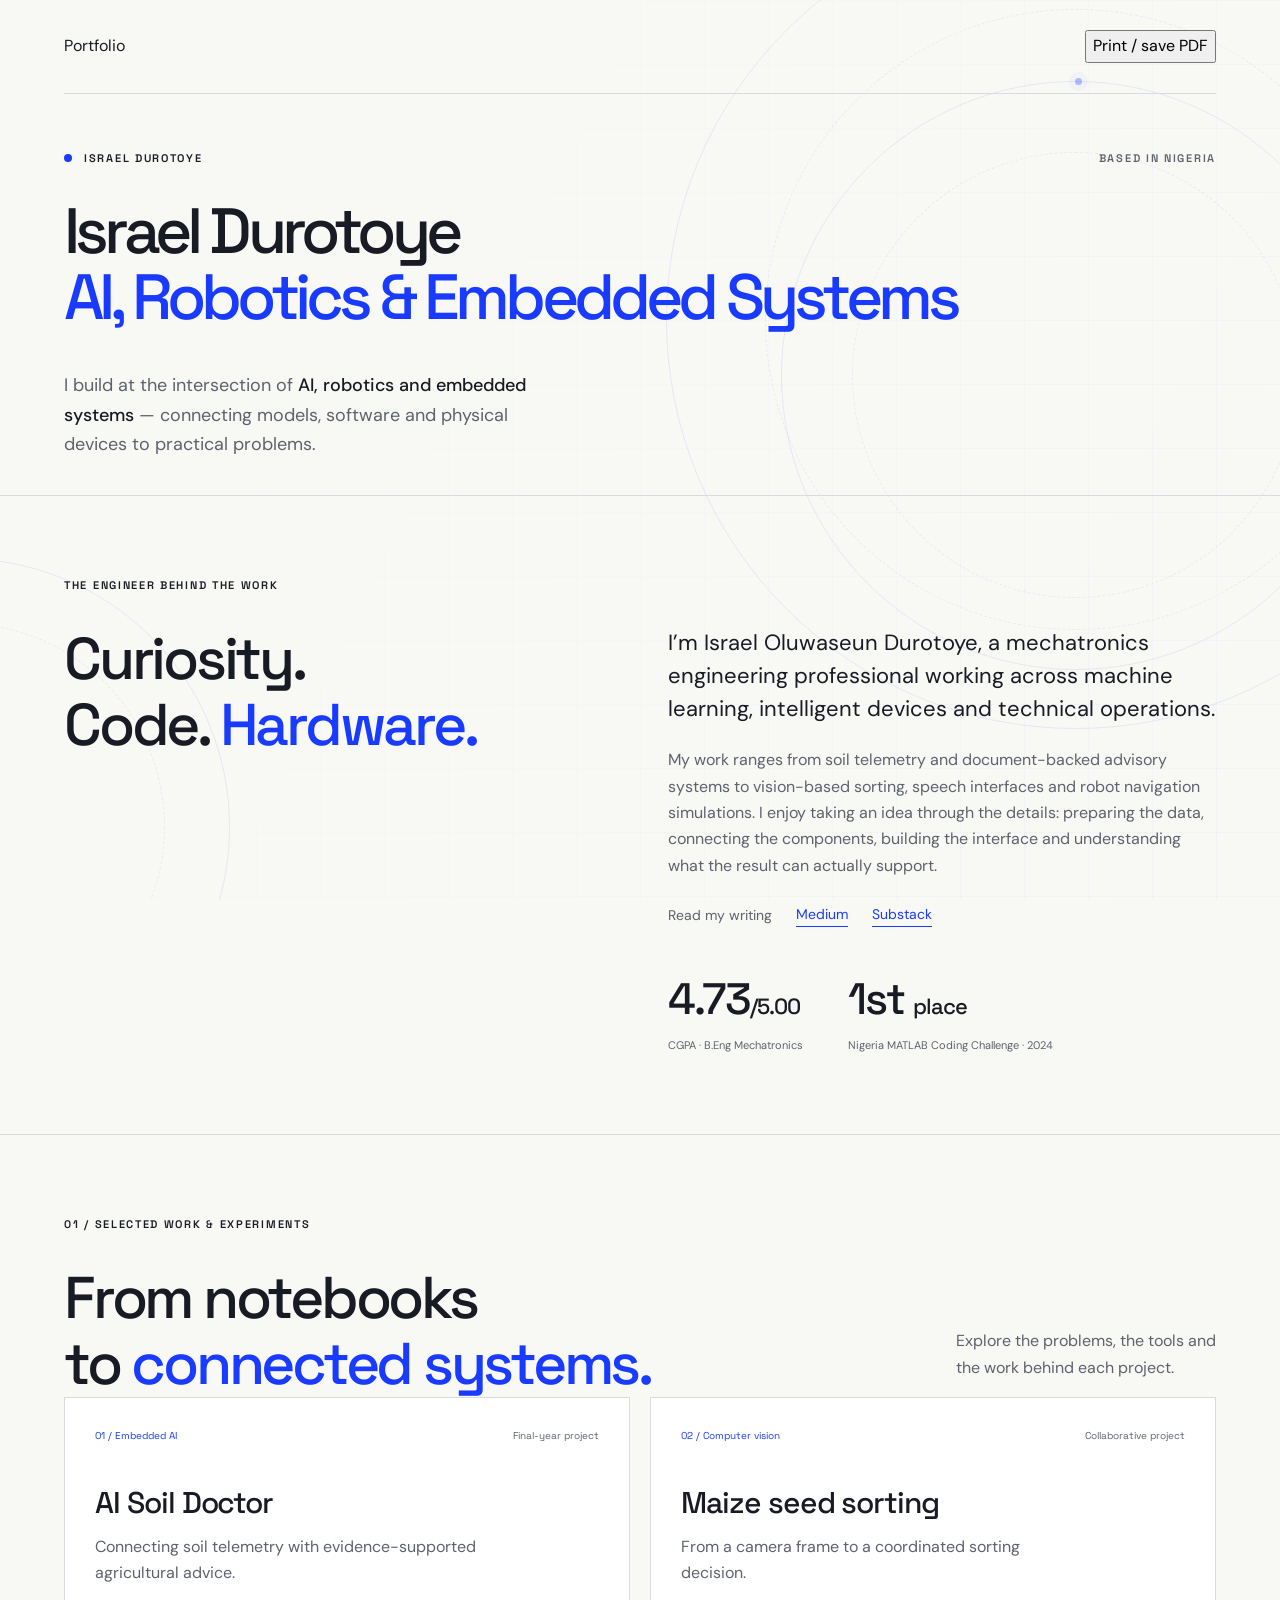
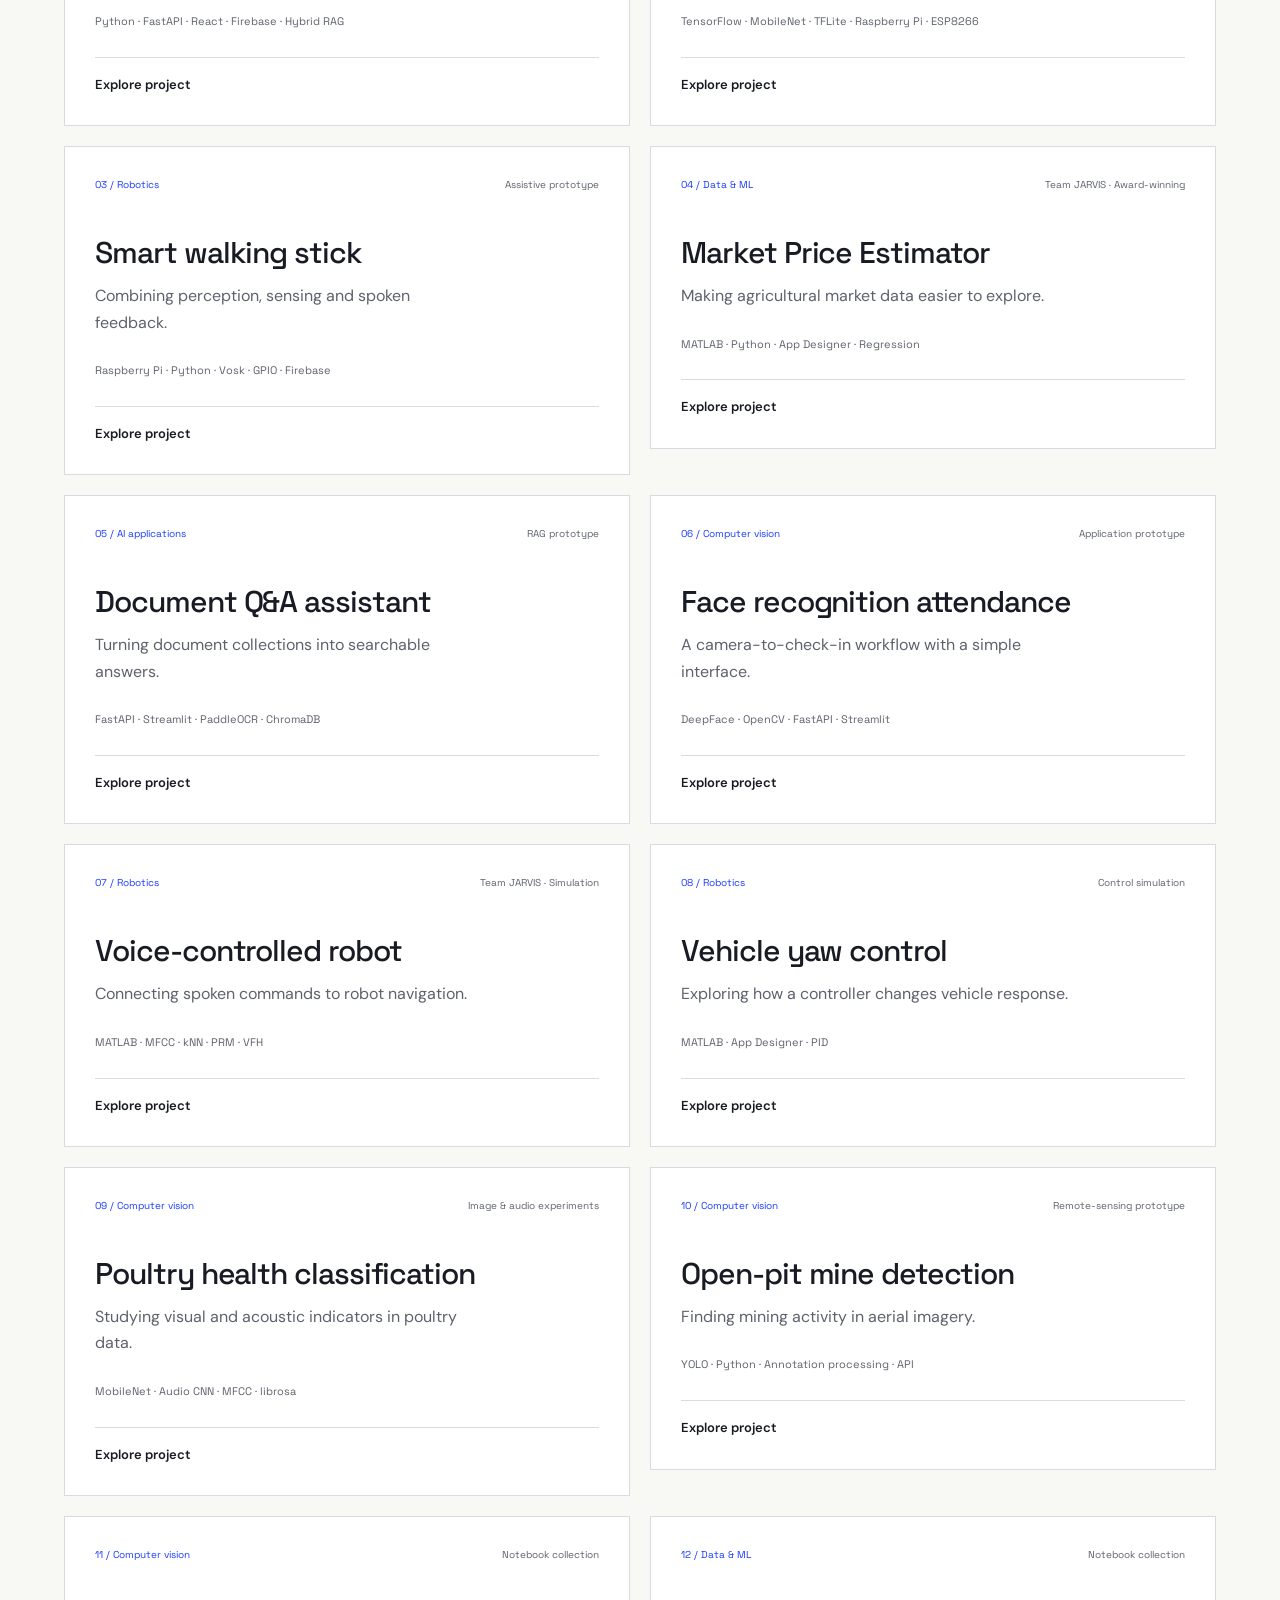
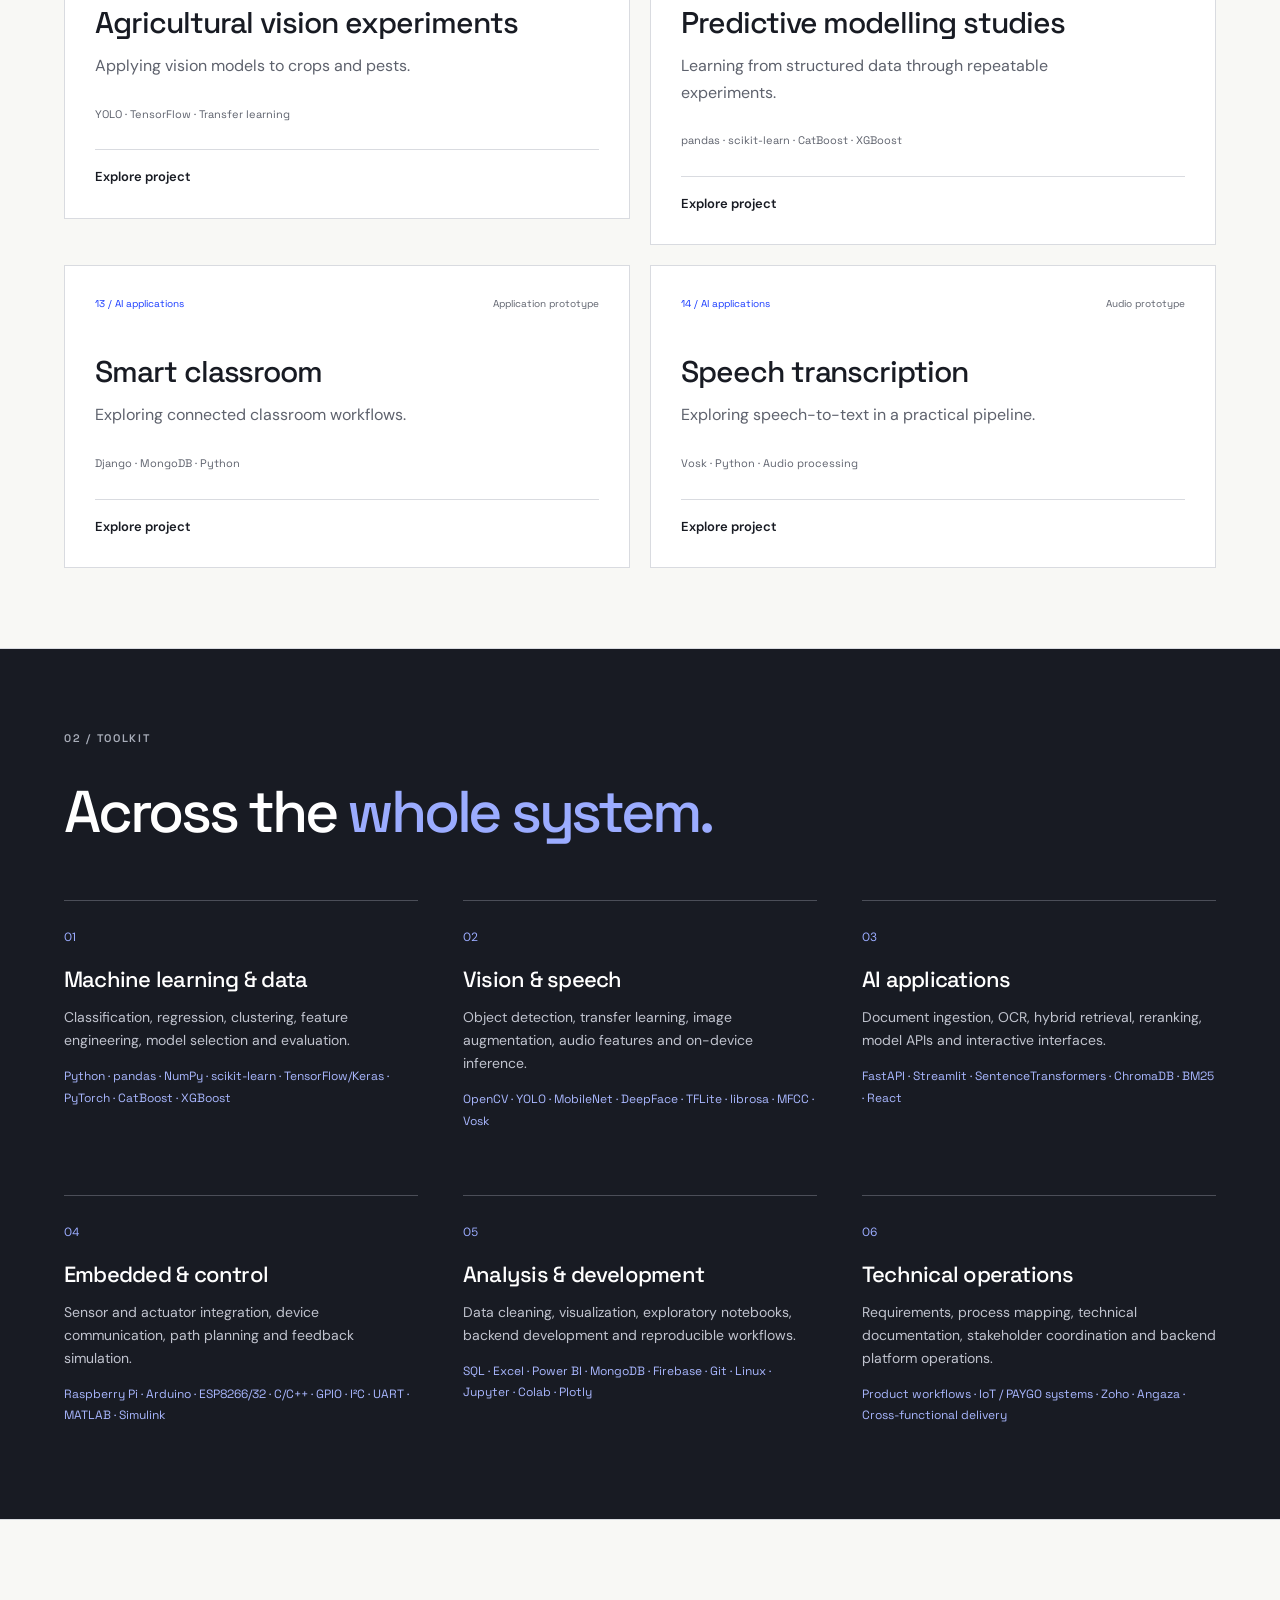
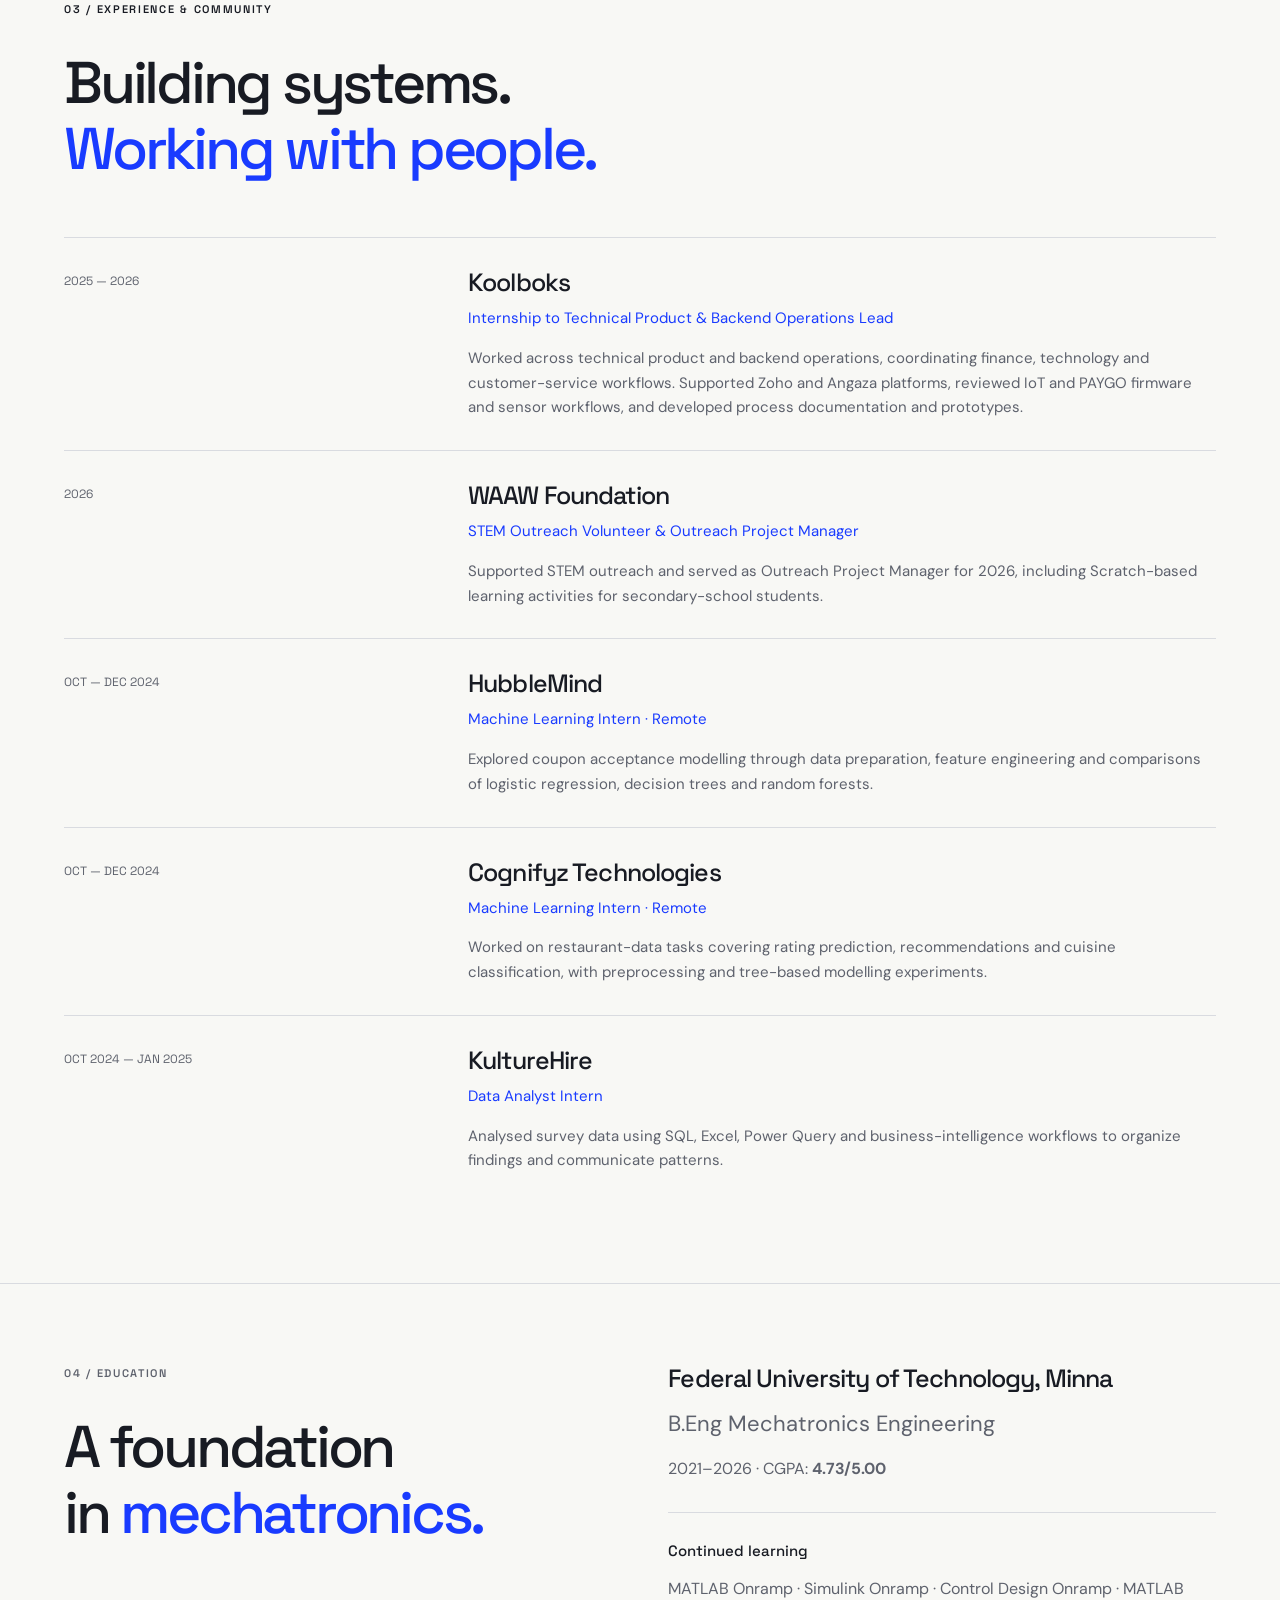
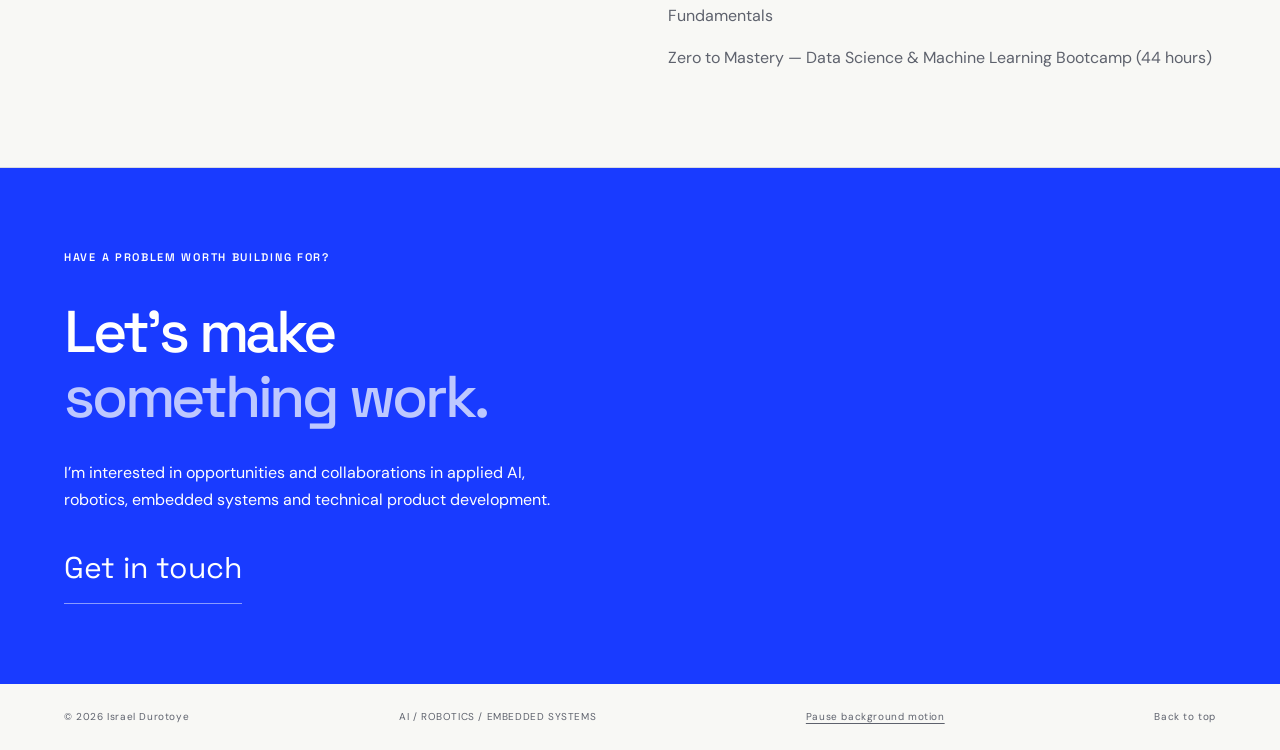
==== commit 2b4ef94b: "Add animated background and writing profile links" ====
--- a/resume.html
+++ b/resume.html
@@ -1,8 +1,13 @@
 <!doctype html>
 <html lang="en"><head><meta charset="utf-8"><meta name="viewport" content="width=device-width,initial-scale=1"><meta name="theme-color" content="#193bff"><title>Israel Durotoye — CV</title><meta name="description" content="Israel Durotoye's engineering portfolio: machine learning, computer vision, embedded AI, robotics, and technical product operations."><meta property="og:title" content="Israel Durotoye — Engineering intelligence into the real world"><meta property="og:description" content="Explore projects in AI, computer vision, robotics and embedded systems."><meta property="og:type" content="website"><link rel="icon" href="favicon.svg" type="image/svg+xml"><link rel="stylesheet" href="styles.css"><style>.hero{padding-bottom:35px}.hero h1{font-size:64px}.hero h1::after{content:""} .hero .button,.signal,.contact-links,#copy-email{display:none}@media print{body{background:white;font-size:10pt}header,.hero-bottom .button,footer{display:none}h1{font-size:30pt!important}h2{font-size:22pt}.hero,.section{padding:20px 0}.project,.timeline article{break-inside:avoid}.projects{display:block}.project{margin:10px 0}.project-top{margin-bottom:10px}details{display:none}.expertise,.contact{background:white;color:#181b23}.skills-grid p,.skills-grid .stack{color:#333}.contact em,.expertise em{color:#193bff}.education,.intro-grid{display:block}.contact{break-inside:avoid}.contact .email::after{content:": durotoyeoluwaseunisreal@gmail.com";font-size:12pt}.contact h2{display:none}}</style><script src="app.js" defer></script></head>
-<body><a class="skip" href="#main">Skip to content</a><header><a href="index.html">Portfolio</a><button onclick="window.print()">Print / save PDF</button></header>
+<body><div class="ambient" aria-hidden="true">
+  <div class="ambient-grid"></div>
+  <div class="ambient-orbit ambient-orbit-one"><span></span></div>
+  <div class="ambient-orbit ambient-orbit-two"><span></span></div>
+  <div class="ambient-orbit ambient-orbit-three"><span></span></div>
+</div><a class="skip" href="#main">Skip to content</a><header><a href="index.html">Portfolio</a><button onclick="window.print()">Print / save PDF</button></header>
 <main id="main"><section class="hero"><div class="eyebrow"><span class="dot"></span> ISRAEL DUROTOYE <span class="location">BASED IN NIGERIA</span></div><h1>Israel Durotoye<br><em>AI, Robotics & Embedded Systems</em></h1><div class="hero-bottom"><p>I build at the intersection of <strong>AI, robotics and embedded systems</strong> — connecting models, software and physical devices to practical problems.</p><a class="button" href="#work">Explore my work</a></div><div class="signal" aria-label="My engineering approach: sense, learn, act"><span>01 / SENSE</span><i></i><span>02 / LEARN</span><i></i><span>03 / ACT</span></div></section>
-<section class="intro section"><p class="eyebrow">THE ENGINEER BEHIND THE WORK</p><div class="intro-grid"><h2>Curiosity.<br>Code. <em>Hardware.</em></h2><div><p class="large">I’m Israel Oluwaseun Durotoye, a mechatronics engineering professional working across machine learning, intelligent devices and technical operations.</p><p>My work ranges from soil telemetry and document-backed advisory systems to vision-based sorting, speech interfaces and robot navigation simulations. I enjoy taking an idea through the details: preparing the data, connecting the components, building the interface and understanding what the result can actually support.</p><div class="facts"><div><strong>4.73<span>/5.00</span></strong><span>CGPA · B.Eng Mechatronics</span></div><div><strong>1st <span>place</span></strong><span>Nigeria MATLAB Coding Challenge · 2024</span></div></div></div></div></section>
+<section class="intro section"><p class="eyebrow">THE ENGINEER BEHIND THE WORK</p><div class="intro-grid"><h2>Curiosity.<br>Code. <em>Hardware.</em></h2><div><p class="large">I’m Israel Oluwaseun Durotoye, a mechatronics engineering professional working across machine learning, intelligent devices and technical operations.</p><p>My work ranges from soil telemetry and document-backed advisory systems to vision-based sorting, speech interfaces and robot navigation simulations. I enjoy taking an idea through the details: preparing the data, connecting the components, building the interface and understanding what the result can actually support.</p><div class="writing-links"><span>Read my writing</span><a href="https://medium.com/@israel-durotoye" target="_blank" rel="noopener noreferrer">Medium</a><a href="https://substack.com/@israel5durotoye" target="_blank" rel="noopener noreferrer">Substack</a></div><div class="facts"><div><strong>4.73<span>/5.00</span></strong><span>CGPA · B.Eng Mechatronics</span></div><div><strong>1st <span>place</span></strong><span>Nigeria MATLAB Coding Challenge · 2024</span></div></div></div></div></section>
 <section class="section" id="work"><div class="section-heading"><div><p class="eyebrow">01 / SELECTED WORK & EXPERIMENTS</p><h2>From notebooks<br>to <em>connected systems.</em></h2></div><p>Explore the problems, the tools and the work behind each project.</p></div><div class="projects"><article class="project" data-category="Embedded AI"><div class="project-top"><span>01 / Embedded AI</span><span>Final-year project</span></div><h3>AI Soil Doctor</h3><p class="project-intro">Connecting soil telemetry with evidence-supported agricultural advice.</p><p class="stack">Python · FastAPI · React · Firebase · Hybrid RAG</p><details><summary>Explore project</summary><div class="case"><p>The system brings sensor readings, a dashboard and a document-backed advisory service into one workflow.</p><h4>My contribution</h4><p>Integrated physical sensor nodes alongside explicitly simulated nodes; developed telemetry views, crop-inference inputs and handling for stale or missing readings.</p><h4>Inside the work</h4><p>Combined SentenceTransformer embeddings, ChromaDB, BM25 retrieval and cross-encoder reranking. Document ingestion supports PDF, DOCX, EPUB and OCR.</p><h4>Project context</h4><p>An engineering prototype with exploratory forecasting work. Recommendations are tentative when input evidence is incomplete.</p></div></details></article>
 <article class="project" data-category="Computer vision"><div class="project-top"><span>02 / Computer vision</span><span>Collaborative project</span></div><h3>Maize seed sorting</h3><p class="project-intro">From a camera frame to a coordinated sorting decision.</p><p class="stack">TensorFlow · MobileNet · TFLite · Raspberry Pi · ESP8266</p><details><summary>Explore project</summary><div class="case"><p>A collaborative machine-vision and embedded-control workflow for sorting maize by visible appearance.</p><h4>My contribution</h4><p>Worked with transfer-learning classifiers, original-image splits before augmentation, export checks and an evolving three-class workflow.</p><h4>Inside the work</h4><p>Connected classification to decision gates, a seed queue and acknowledged serial communication for conveyor, feed disk and servo control.</p><h4>Project context</h4><p>Prototype work; visible appearance does not establish germination quality. No production throughput claim.</p></div></details></article>
 <article class="project" data-category="Robotics"><div class="project-top"><span>03 / Robotics</span><span>Assistive prototype</span></div><h3>Smart walking stick</h3><p class="project-intro">Combining perception, sensing and spoken feedback.</p><p class="stack">Raspberry Pi · Python · Vosk · GPIO · Firebase</p><details><summary>Explore project</summary><div class="case"><p>An assistive-device prototype combining obstacle sensing, camera input and voice interaction.</p><h4>My contribution</h4><p>Integrated ultrasonic, IMU, light and GPS modules with speech recognition, speech synthesis and alert workflows.</p><h4>Inside the work</h4><p>Used threaded components and component-level tests to coordinate multiple inputs.</p><h4>Project context</h4><p>Exploratory assistive engineering; not a clinically validated navigation aid.</p></div></details></article>
@@ -31,4 +36,4 @@
 <article><p class="date">OCT — DEC 2024</p><div><h3>Cognifyz Technologies</h3><p class="role">Machine Learning Intern · Remote</p><p>Worked on restaurant-data tasks covering rating prediction, recommendations and cuisine classification, with preprocessing and tree-based modelling experiments.</p></div></article>
 <article><p class="date">OCT 2024 — JAN 2025</p><div><h3>KultureHire</h3><p class="role">Data Analyst Intern</p><p>Analysed survey data using SQL, Excel, Power Query and business-intelligence workflows to organize findings and communicate patterns.</p></div></article></div></section>
 <section class="section education"><div><p class="eyebrow">04 / EDUCATION</p><h2>A foundation<br>in <em>mechatronics.</em></h2></div><div><h3>Federal University of Technology, Minna</h3><p class="large">B.Eng Mechatronics Engineering</p><p>2021–2026 · CGPA: <strong>4.73/5.00</strong></p><hr><h4>Continued learning</h4><p>MATLAB Onramp · Simulink Onramp · Control Design Onramp · MATLAB Fundamentals</p><p>Zero to Mastery — Data Science & Machine Learning Bootcamp (44 hours)</p></div></section>
-<section class="contact section" id="contact"><p class="eyebrow">HAVE A PROBLEM WORTH BUILDING FOR?</p><h2>Let’s make<br><em>something work.</em></h2><p>I’m interested in opportunities and collaborations in applied AI, robotics, embedded systems and technical product development.</p><a class="email" href="mailto:durotoyeoluwaseunisreal@gmail.com">Get in touch</a><div class="contact-links"><a href="https://github.com/Israel-Durotoye" target="_blank" rel="noopener noreferrer">GitHub</a><a href="https://www.linkedin.com/in/israel-durotoye-18a6b1236/" target="_blank" rel="noopener noreferrer">LinkedIn</a><a href="resume.html">View CV</a><button id="copy-email" type="button">Copy email</button><span id="copy-status" role="status"></span></div></section></main><footer><span>© 2026 Israel Durotoye</span><span>AI / ROBOTICS / EMBEDDED SYSTEMS</span><a href="#">Back to top</a></footer></body></html>+<section class="contact section" id="contact"><p class="eyebrow">HAVE A PROBLEM WORTH BUILDING FOR?</p><h2>Let’s make<br><em>something work.</em></h2><p>I’m interested in opportunities and collaborations in applied AI, robotics, embedded systems and technical product development.</p><a class="email" href="mailto:durotoyeoluwaseunisreal@gmail.com">Get in touch</a><div class="contact-links"><a href="https://github.com/Israel-Durotoye" target="_blank" rel="noopener noreferrer">GitHub</a><a href="https://www.linkedin.com/in/israel-durotoye-18a6b1236/" target="_blank" rel="noopener noreferrer">LinkedIn</a><a href="https://medium.com/@israel-durotoye" target="_blank" rel="noopener noreferrer">Medium</a><a href="https://substack.com/@israel5durotoye" target="_blank" rel="noopener noreferrer">Substack</a><a href="resume.html">View CV</a><button id="copy-email" type="button">Copy email</button><span id="copy-status" role="status"></span></div></section></main><footer><span>© 2026 Israel Durotoye</span><span>AI / ROBOTICS / EMBEDDED SYSTEMS</span><button class="motion-toggle" type="button" hidden>Pause background motion</button><a href="#">Back to top</a></footer></body></html>
--- a/styles.css
+++ b/styles.css
@@ -1,2 +1,100 @@
 @import url('https://fonts.googleapis.com/css2?family=DM+Sans:wght@400;500;600;700&family=Space+Grotesk:wght@400;500;600;700&display=swap');
-:root{--blue:#193bff;--ink:#181b23;--muted:#5e626d;--paper:#f8f8f5;--line:#d9dbe0}*{box-sizing:border-box}html{scroll-behavior:smooth;scroll-padding-top:90px}body{margin:0;background:var(--paper);color:var(--ink);font-family:'DM Sans',sans-serif;line-height:1.65}a{color:inherit;text-decoration:none}button{font:inherit;cursor:pointer}button,a,summary{-webkit-tap-highlight-color:transparent}a:focus-visible,button:focus-visible,summary:focus-visible{outline:3px solid var(--blue);outline-offset:5px}header{height:94px;display:flex;align-items:center;justify-content:space-between;border-bottom:1px solid var(--line);margin:0 5vw}.brand{font-family:'Space Grotesk',sans-serif;font-weight:700;font-size:36px;letter-spacing:-3px}nav{display:flex;gap:32px;font-size:14px;font-weight:600}nav a:hover{color:var(--blue)}main{overflow:hidden}.hero,.section{padding:80px 5vw}.hero{padding-top:55px}.eyebrow,.stack,.date,.signal,.project-top{font-family:'Space Grotesk',sans-serif}.eyebrow{font-size:11px;letter-spacing:1.7px;font-weight:600;margin:0 0 32px}.hero .eyebrow{display:flex;align-items:center;gap:12px}.dot{width:8px;height:8px;border-radius:100%;background:var(--blue)}.location{margin-left:auto;color:var(--muted)}h1,h2,h3,h4{font-family:'Space Grotesk',sans-serif;line-height:1.12;margin:0;font-weight:500}h1{font-size:clamp(54px,8.9vw,145px);letter-spacing:-.075em;line-height:1.03}em{font-style:normal;color:var(--blue)}h2{font-size:clamp(36px,4.6vw,70px);letter-spacing:-.055em}h3{font-size:25px;letter-spacing:-.035em}h4{font-size:15px;margin:24px 0 8px}.hero-bottom{display:flex;align-items:end;justify-content:space-between;gap:36px;margin-top:40px}.hero-bottom p{max-width:500px;margin:0;color:var(--muted);font-size:18px}.hero-bottom strong{font-weight:500;color:var(--ink)}.button{padding:17px 22px;background:var(--blue);color:white;display:flex;gap:65px;align-items:center;white-space:nowrap}.button:hover{background:#0d27cf}.signal{display:flex;align-items:center;gap:25px;margin-top:70px;font-size:11px;letter-spacing:1px}.signal i{height:1px;background:var(--line);flex:1}.section{border-top:1px solid var(--line)}.intro-grid{display:grid;grid-template-columns:1fr 1.15fr;gap:10vw}.large{font-size:22px;line-height:1.5;margin-top:0}.intro-grid p:not(.large){color:var(--muted)}.facts{display:flex;gap:45px;margin-top:36px}.facts div{display:flex;flex-direction:column}.facts strong{font-family:'Space Grotesk';font-size:44px;font-weight:500;letter-spacing:-2px}.facts strong span{font-size:22px;letter-spacing:-1px}.facts div>span{font-size:11px;color:var(--muted)}.section-heading{display:flex;justify-content:space-between;gap:30px;align-items:end}.section-heading>p{max-width:260px;color:var(--muted)}.filters{display:flex;gap:10px;flex-wrap:wrap;margin:40px 0 25px}.filters button{border:1px solid var(--line);border-radius:30px;padding:9px 16px;font-size:12px;background:transparent;color:var(--ink)}.filters button[aria-pressed=true]{background:var(--ink);color:white;border-color:var(--ink)}.filters span{margin-left:10px;opacity:.7}.projects{display:grid;grid-template-columns:1fr 1fr;gap:20px}.project{border:1px solid var(--line);padding:30px;background:#fff;align-self:start;transition:border-color .2s}.project:hover{border-color:var(--blue)}.project[hidden]{display:none}.project-top{display:flex;justify-content:space-between;gap:20px;font-size:10px;color:var(--muted);margin-bottom:42px}.project-top span:first-child{color:var(--blue)}.project h3{font-size:30px}.project-intro{font-size:16px;margin:14px 0 25px;max-width:390px;color:var(--muted)}.stack{font-size:11px;line-height:1.8;color:var(--muted)}details{margin-top:25px;border-top:1px solid var(--line)}summary{display:flex;justify-content:space-between;align-items:center;cursor:pointer;list-style:none;padding-top:16px;font-size:13px;font-weight:600}summary::-webkit-details-marker{display:none}.case p{font-size:14px;color:var(--muted)}.case{padding-top:10px}.expertise{background:var(--ink);color:white}.expertise em{color:#9bacff}.expertise .eyebrow{color:#a9aeba}.skills-grid{display:grid;grid-template-columns:repeat(3,1fr);gap:50px 45px;margin-top:55px}.skills-grid article{border-top:1px solid #4b4e58;padding-top:22px}.skills-grid article>span{color:#9bacff;font-size:12px}.skills-grid h3{margin-top:18px;font-size:22px}.skills-grid p{color:#c0c3ce;font-size:14px}.skills-grid .stack{color:#a9b7ff;font-size:12px}.timeline{margin-top:55px}.timeline article{display:grid;grid-template-columns:1fr 2fr;gap:30px;padding:30px 0;border-top:1px solid var(--line)}.date{font-size:12px;color:var(--muted);margin-top:4px}.role{font-size:15px;color:var(--blue);margin:10px 0}.timeline article div>p:last-child{max-width:740px;color:var(--muted);font-size:15px;margin-bottom:0}.education{display:grid;grid-template-columns:1fr 1.15fr;gap:10vw}.education .large{margin:15px 0 6px}.education p{color:var(--muted)}hr{border:0;border-top:1px solid var(--line);margin:30px 0}.contact{background:var(--blue);color:white}.contact em{color:#bdc8ff}.contact>p:not(.eyebrow){max-width:490px;margin:30px 0}.email{display:inline-flex;gap:80px;font-family:'Space Grotesk';font-size:30px;border-bottom:1px solid #899bff;padding-bottom:10px}.contact-links{display:flex;gap:30px;align-items:center;flex-wrap:wrap;margin-top:60px;font-size:14px}.contact-links button{background:transparent;border:1px solid #8a9cff;color:white;padding:8px 14px}.contact a:hover{color:#cbd4ff}.contact :focus-visible{outline-color:white}footer{display:flex;justify-content:space-between;gap:24px;padding:25px 5vw;font-size:10px;letter-spacing:.6px;color:var(--muted)}.skip{position:absolute;left:20px;top:-100px;z-index:20;background:white;padding:12px}.skip:focus{top:10px}.sr-only{position:absolute;width:1px;height:1px;padding:0;margin:-1px;overflow:hidden;clip:rect(0,0,0,0);white-space:nowrap;border:0}@media(min-width:1600px){body{max-width:1800px;margin:auto}}@media(max-width:800px){header{height:75px}nav{gap:18px;font-size:12px}.hero,.section{padding:55px 6vw}.hero h1{font-size:clamp(48px,10vw,80px)}.hero-bottom{align-items:start;flex-direction:column}.hero-bottom p{font-size:16px}.hero .location{font-size:9px;letter-spacing:.3px}.intro-grid,.education{grid-template-columns:1fr;gap:30px}.large{font-size:19px}.section-heading{align-items:start;flex-direction:column;gap:10px}.section-heading>p{max-width:400px}.projects{gap:14px}.project{padding:22px}.project-top{flex-direction:column;gap:6px;margin-bottom:28px}.project h3{font-size:25px}.skills-grid{grid-template-columns:1fr 1fr;gap:35px}.timeline article{grid-template-columns:150px 1fr}.facts{gap:30px}footer>span:nth-child(2){display:none}}@media(max-width:540px){nav{gap:14px}.brand{font-size:29px}nav a:nth-child(2){display:none}.hero .eyebrow{font-size:9px;letter-spacing:1px}.hero h1{font-size:12vw}.hero-bottom{margin-top:28px}.signal{gap:12px;font-size:9px;margin-top:45px}.projects,.skills-grid{grid-template-columns:1fr}.project-top{flex-direction:row}.project{padding:25px}.timeline article{grid-template-columns:1fr;gap:8px}.date{margin:0}.facts{flex-direction:column;gap:18px}.facts strong{font-size:38px}.contact-links{gap:20px}.email{font-size:26px}h2{font-size:38px}}@media(prefers-reduced-motion:reduce){html{scroll-behavior:auto}*{transition:none!important}}+:root{--blue:#193bff;--ink:#181b23;--muted:#5e626d;--paper:#f8f8f5;--line:#d9dbe0}*{box-sizing:border-box}html{scroll-behavior:smooth;scroll-padding-top:90px}body{margin:0;background:var(--paper);color:var(--ink);font-family:'DM Sans',sans-serif;line-height:1.65}a{color:inherit;text-decoration:none}button{font:inherit;cursor:pointer}button,a,summary{-webkit-tap-highlight-color:transparent}a:focus-visible,button:focus-visible,summary:focus-visible{outline:3px solid var(--blue);outline-offset:5px}header{height:94px;display:flex;align-items:center;justify-content:space-between;border-bottom:1px solid var(--line);margin:0 5vw}.brand{font-family:'Space Grotesk',sans-serif;font-weight:700;font-size:36px;letter-spacing:-3px}nav{display:flex;gap:32px;font-size:14px;font-weight:600}nav a:hover{color:var(--blue)}main{overflow:hidden}.hero,.section{padding:80px 5vw}.hero{padding-top:55px}.eyebrow,.stack,.date,.signal,.project-top{font-family:'Space Grotesk',sans-serif}.eyebrow{font-size:11px;letter-spacing:1.7px;font-weight:600;margin:0 0 32px}.hero .eyebrow{display:flex;align-items:center;gap:12px}.dot{width:8px;height:8px;border-radius:100%;background:var(--blue)}.location{margin-left:auto;color:var(--muted)}h1,h2,h3,h4{font-family:'Space Grotesk',sans-serif;line-height:1.12;margin:0;font-weight:500}h1{font-size:clamp(54px,8.9vw,145px);letter-spacing:-.075em;line-height:1.03}em{font-style:normal;color:var(--blue)}h2{font-size:clamp(36px,4.6vw,70px);letter-spacing:-.055em}h3{font-size:25px;letter-spacing:-.035em}h4{font-size:15px;margin:24px 0 8px}.hero-bottom{display:flex;align-items:end;justify-content:space-between;gap:36px;margin-top:40px}.hero-bottom p{max-width:500px;margin:0;color:var(--muted);font-size:18px}.hero-bottom strong{font-weight:500;color:var(--ink)}.button{padding:17px 22px;background:var(--blue);color:white;display:flex;gap:65px;align-items:center;white-space:nowrap}.button:hover{background:#0d27cf}.signal{display:flex;align-items:center;gap:25px;margin-top:70px;font-size:11px;letter-spacing:1px}.signal i{height:1px;background:var(--line);flex:1}.section{border-top:1px solid var(--line)}.intro-grid{display:grid;grid-template-columns:1fr 1.15fr;gap:10vw}.large{font-size:22px;line-height:1.5;margin-top:0}.intro-grid p:not(.large){color:var(--muted)}.facts{display:flex;gap:45px;margin-top:36px}.facts div{display:flex;flex-direction:column}.facts strong{font-family:'Space Grotesk';font-size:44px;font-weight:500;letter-spacing:-2px}.facts strong span{font-size:22px;letter-spacing:-1px}.facts div>span{font-size:11px;color:var(--muted)}.section-heading{display:flex;justify-content:space-between;gap:30px;align-items:end}.section-heading>p{max-width:260px;color:var(--muted)}.filters{display:flex;gap:10px;flex-wrap:wrap;margin:40px 0 25px}.filters button{border:1px solid var(--line);border-radius:30px;padding:9px 16px;font-size:12px;background:transparent;color:var(--ink)}.filters button[aria-pressed=true]{background:var(--ink);color:white;border-color:var(--ink)}.filters span{margin-left:10px;opacity:.7}.projects{display:grid;grid-template-columns:1fr 1fr;gap:20px}.project{border:1px solid var(--line);padding:30px;background:#fff;align-self:start;transition:border-color .2s}.project:hover{border-color:var(--blue)}.project[hidden]{display:none}.project-top{display:flex;justify-content:space-between;gap:20px;font-size:10px;color:var(--muted);margin-bottom:42px}.project-top span:first-child{color:var(--blue)}.project h3{font-size:30px}.project-intro{font-size:16px;margin:14px 0 25px;max-width:390px;color:var(--muted)}.stack{font-size:11px;line-height:1.8;color:var(--muted)}details{margin-top:25px;border-top:1px solid var(--line)}summary{display:flex;justify-content:space-between;align-items:center;cursor:pointer;list-style:none;padding-top:16px;font-size:13px;font-weight:600}summary::-webkit-details-marker{display:none}.case p{font-size:14px;color:var(--muted)}.case{padding-top:10px}.expertise{background:var(--ink);color:white}.expertise em{color:#9bacff}.expertise .eyebrow{color:#a9aeba}.skills-grid{display:grid;grid-template-columns:repeat(3,1fr);gap:50px 45px;margin-top:55px}.skills-grid article{border-top:1px solid #4b4e58;padding-top:22px}.skills-grid article>span{color:#9bacff;font-size:12px}.skills-grid h3{margin-top:18px;font-size:22px}.skills-grid p{color:#c0c3ce;font-size:14px}.skills-grid .stack{color:#a9b7ff;font-size:12px}.timeline{margin-top:55px}.timeline article{display:grid;grid-template-columns:1fr 2fr;gap:30px;padding:30px 0;border-top:1px solid var(--line)}.date{font-size:12px;color:var(--muted);margin-top:4px}.role{font-size:15px;color:var(--blue);margin:10px 0}.timeline article div>p:last-child{max-width:740px;color:var(--muted);font-size:15px;margin-bottom:0}.education{display:grid;grid-template-columns:1fr 1.15fr;gap:10vw}.education .large{margin:15px 0 6px}.education p{color:var(--muted)}hr{border:0;border-top:1px solid var(--line);margin:30px 0}.contact{background:var(--blue);color:white}.contact em{color:#bdc8ff}.contact>p:not(.eyebrow){max-width:490px;margin:30px 0}.email{display:inline-flex;gap:80px;font-family:'Space Grotesk';font-size:30px;border-bottom:1px solid #899bff;padding-bottom:10px}.contact-links{display:flex;gap:30px;align-items:center;flex-wrap:wrap;margin-top:60px;font-size:14px}.contact-links button{background:transparent;border:1px solid #8a9cff;color:white;padding:8px 14px}.contact a:hover{color:#cbd4ff}.contact :focus-visible{outline-color:white}footer{display:flex;justify-content:space-between;gap:24px;padding:25px 5vw;font-size:10px;letter-spacing:.6px;color:var(--muted)}.skip{position:absolute;left:20px;top:-100px;z-index:20;background:white;padding:12px}.skip:focus{top:10px}.sr-only{position:absolute;width:1px;height:1px;padding:0;margin:-1px;overflow:hidden;clip:rect(0,0,0,0);white-space:nowrap;border:0}@media(min-width:1600px){body{max-width:1800px;margin:auto}}@media(max-width:800px){header{height:75px}nav{gap:18px;font-size:12px}.hero,.section{padding:55px 6vw}.hero h1{font-size:clamp(48px,10vw,80px)}.hero-bottom{align-items:start;flex-direction:column}.hero-bottom p{font-size:16px}.hero .location{font-size:9px;letter-spacing:.3px}.intro-grid,.education{grid-template-columns:1fr;gap:30px}.large{font-size:19px}.section-heading{align-items:start;flex-direction:column;gap:10px}.section-heading>p{max-width:400px}.projects{gap:14px}.project{padding:22px}.project-top{flex-direction:column;gap:6px;margin-bottom:28px}.project h3{font-size:25px}.skills-grid{grid-template-columns:1fr 1fr;gap:35px}.timeline article{grid-template-columns:150px 1fr}.facts{gap:30px}footer>span:nth-child(2){display:none}}@media(max-width:540px){nav{gap:14px}.brand{font-size:29px}nav a:nth-child(2){display:none}.hero .eyebrow{font-size:9px;letter-spacing:1px}.hero h1{font-size:12vw}.hero-bottom{margin-top:28px}.signal{gap:12px;font-size:9px;margin-top:45px}.projects,.skills-grid{grid-template-columns:1fr}.project-top{flex-direction:row}.project{padding:25px}.timeline article{grid-template-columns:1fr;gap:8px}.date{margin:0}.facts{flex-direction:column;gap:18px}.facts strong{font-size:38px}.contact-links{gap:20px}.email{font-size:26px}h2{font-size:38px}}@media(prefers-reduced-motion:reduce){html{scroll-behavior:auto}*{transition:none!important}}
+
+/* Quiet, geometric motion behind the content. */
+body { position: relative; isolation: isolate; }
+.ambient {
+  position: fixed;
+  inset: 0;
+  z-index: -1;
+  overflow: hidden;
+  pointer-events: none;
+  color: var(--blue);
+}
+.ambient-grid {
+  position: absolute;
+  inset: -64px;
+  background-image: linear-gradient(#193bff08 1px, transparent 1px), linear-gradient(90deg, #193bff08 1px, transparent 1px);
+  background-size: 64px 64px;
+  mask-image: linear-gradient(115deg, transparent 25%, #000 100%);
+  animation: grid-drift 32s linear infinite;
+}
+.ambient-orbit {
+  position: absolute;
+  width: min(64vw, 860px);
+  aspect-ratio: 1;
+  right: -16%;
+  top: -10%;
+  border: 1px solid #193bff16;
+  border-radius: 50%;
+  animation: orbit-turn 70s linear infinite;
+}
+.ambient-orbit::before {
+  content: "";
+  position: absolute;
+  inset: 12%;
+  border: 1px dashed #193bff12;
+  border-radius: 50%;
+}
+.ambient-orbit span {
+  position: absolute;
+  width: 7px;
+  height: 7px;
+  background: #193bff55;
+  border-radius: 50%;
+  left: 50%;
+  top: -4px;
+  box-shadow: 0 0 0 6px #193bff08;
+}
+.ambient-orbit-two {
+  width: min(46vw, 640px);
+  right: -7%;
+  top: 9%;
+  animation-duration: 48s;
+  animation-direction: reverse;
+}
+.ambient-orbit-three {
+  width: min(42vw, 580px);
+  left: -24%;
+  top: 62%;
+  animation-duration: 90s;
+}
+.ambient-grid, .ambient-orbit { animation-play-state: paused; }
+body[data-motion="running"] .ambient-grid,
+body[data-motion="running"] .ambient-orbit { animation-play-state: running; }
+.writing-links {
+  display: flex;
+  align-items: center;
+  flex-wrap: wrap;
+  gap: 12px 24px;
+  margin-top: 24px;
+  font-size: 14px;
+}
+.writing-links > span { color: var(--muted); }
+.writing-links a { color: var(--blue); border-bottom: 1px solid currentColor; }
+.writing-links a:hover { color: var(--ink); }
+.motion-toggle {
+  padding: 0;
+  border: 0;
+  background: transparent;
+  color: inherit;
+  font: inherit;
+  letter-spacing: inherit;
+  text-decoration: underline;
+  text-underline-offset: 3px;
+}
+@keyframes grid-drift { to { transform: translate3d(64px, 64px, 0); } }
+@keyframes orbit-turn { to { transform: rotate(360deg); } }
+@media (max-width: 540px) {
+  .ambient-orbit-one { width: 110vw; right: -60%; top: 8%; }
+  .ambient-orbit-two { width: 80vw; right: -45%; top: 16%; }
+  .ambient-orbit-three { display: none; }
+  footer { flex-wrap: wrap; gap: 16px 24px; }
+}
+@media (prefers-reduced-motion: reduce) {
+  .ambient-grid, .ambient-orbit { animation: none; }
+  .motion-toggle { display: none; }
+}
+@media print {
+  .ambient, .motion-toggle { display: none; }
+}
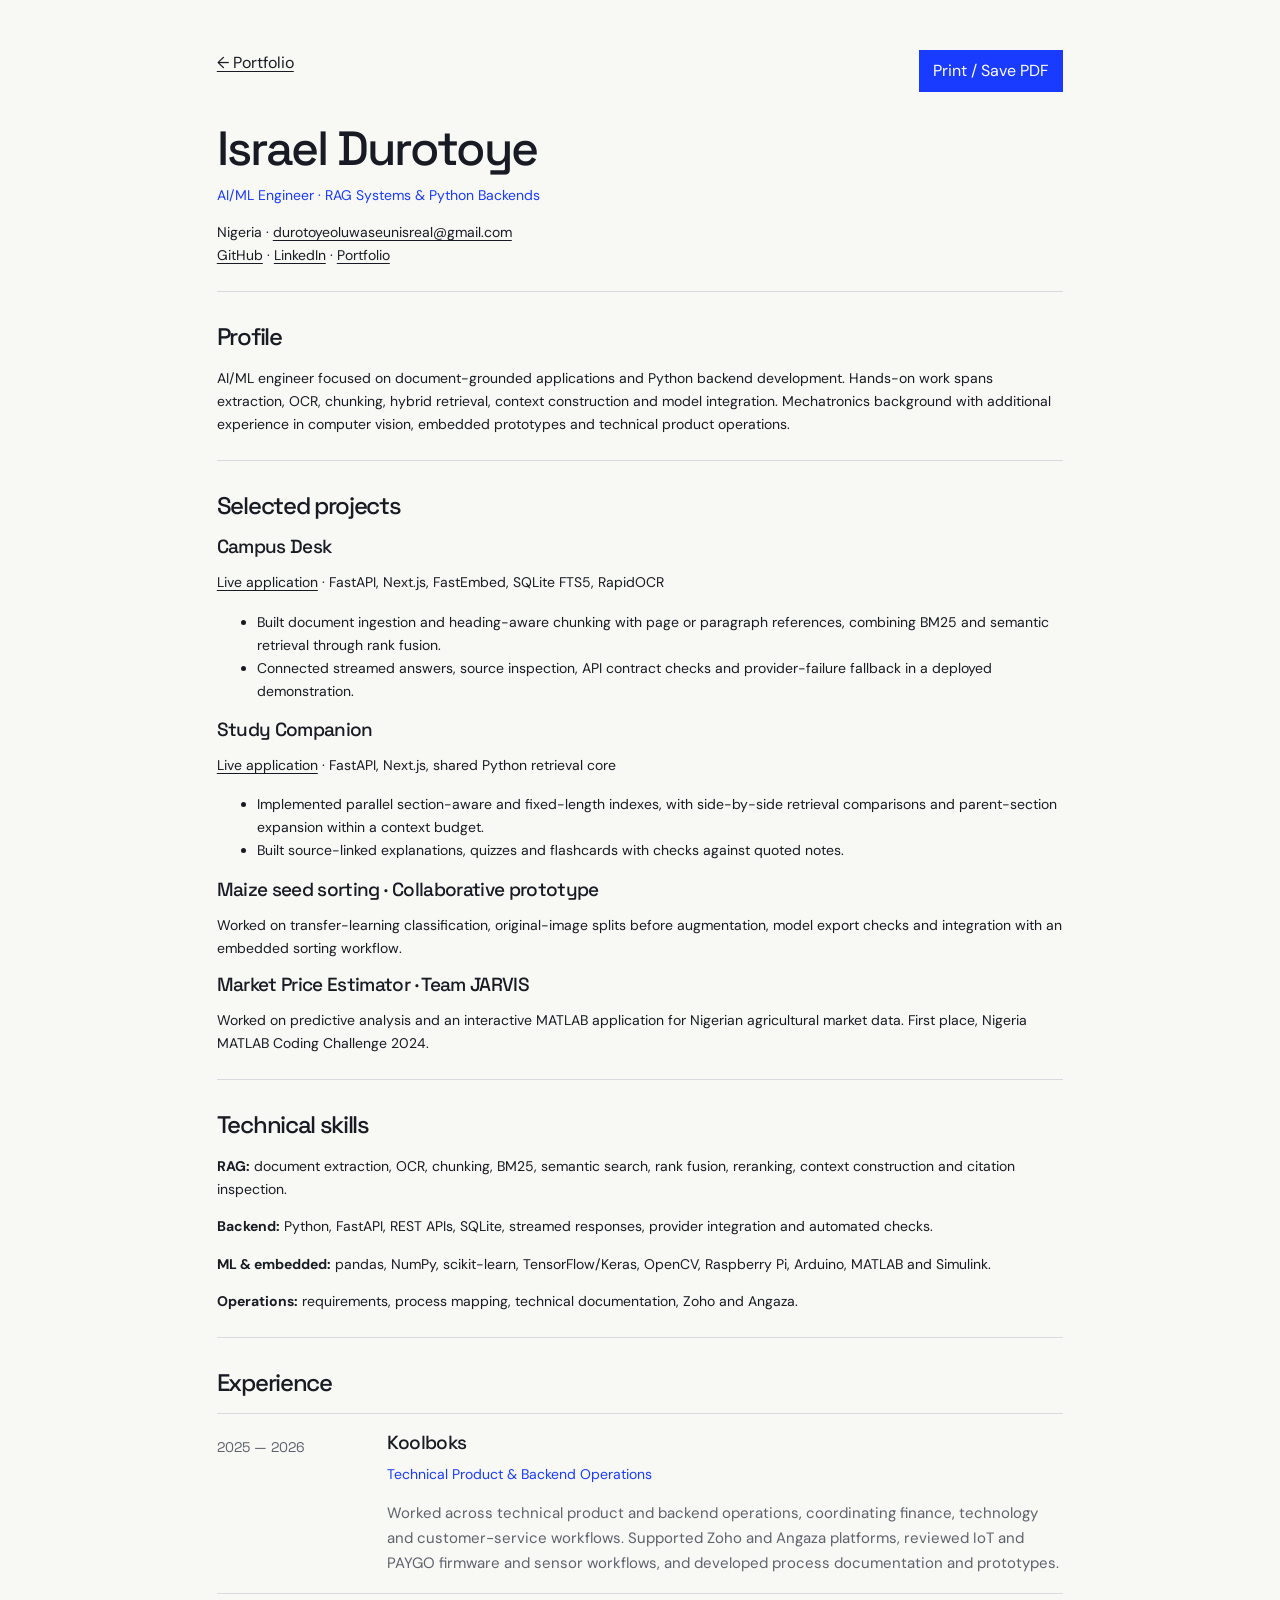
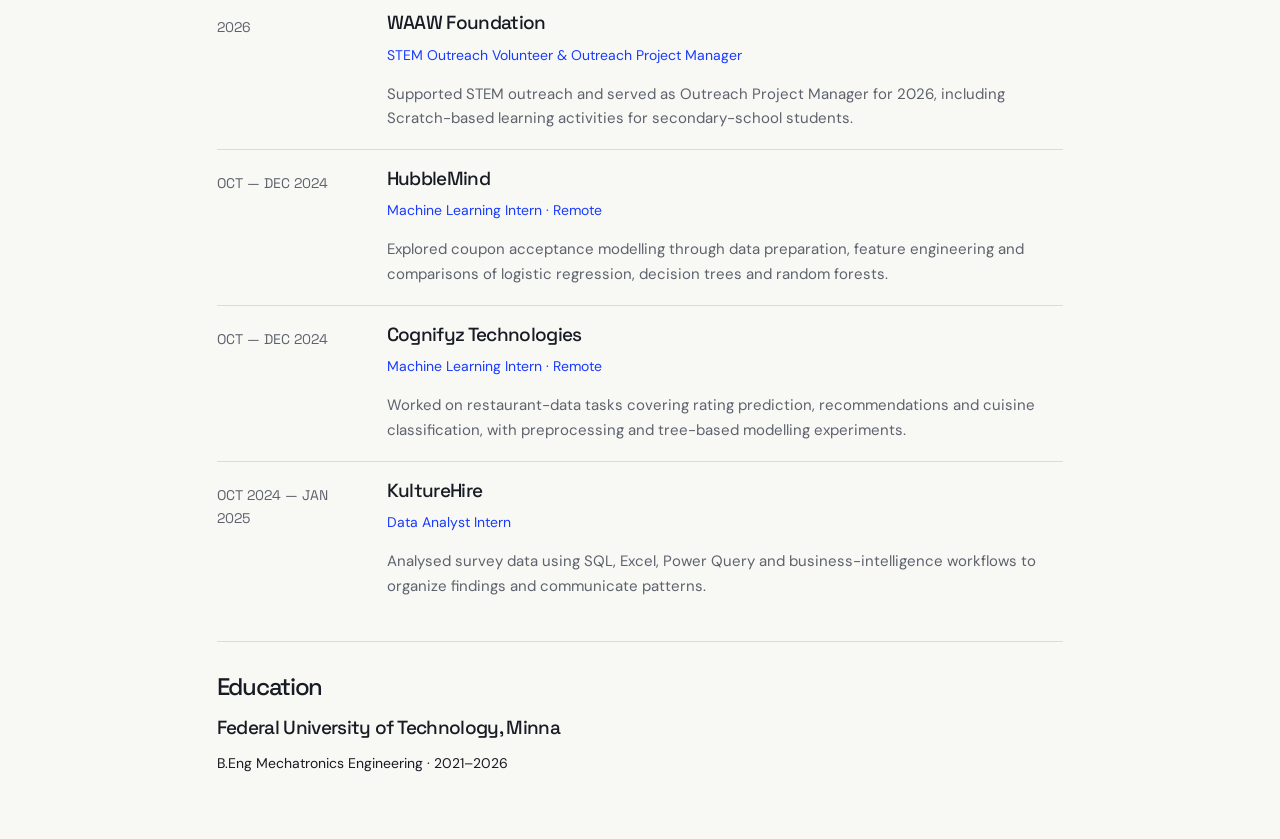
==== commit ac51195c: "Refocus portfolio on RAG engineering and add live projects Remove CGPA, curate six project walkthrou" ====
--- a/resume.html
+++ b/resume.html
@@ -1,39 +1,6 @@
-<!doctype html>
-<html lang="en"><head><meta charset="utf-8"><meta name="viewport" content="width=device-width,initial-scale=1"><meta name="theme-color" content="#193bff"><title>Israel Durotoye — CV</title><meta name="description" content="Israel Durotoye's engineering portfolio: machine learning, computer vision, embedded AI, robotics, and technical product operations."><meta property="og:title" content="Israel Durotoye — Engineering intelligence into the real world"><meta property="og:description" content="Explore projects in AI, computer vision, robotics and embedded systems."><meta property="og:type" content="website"><link rel="icon" href="favicon.svg" type="image/svg+xml"><link rel="stylesheet" href="styles.css"><style>.hero{padding-bottom:35px}.hero h1{font-size:64px}.hero h1::after{content:""} .hero .button,.signal,.contact-links,#copy-email{display:none}@media print{body{background:white;font-size:10pt}header,.hero-bottom .button,footer{display:none}h1{font-size:30pt!important}h2{font-size:22pt}.hero,.section{padding:20px 0}.project,.timeline article{break-inside:avoid}.projects{display:block}.project{margin:10px 0}.project-top{margin-bottom:10px}details{display:none}.expertise,.contact{background:white;color:#181b23}.skills-grid p,.skills-grid .stack{color:#333}.contact em,.expertise em{color:#193bff}.education,.intro-grid{display:block}.contact{break-inside:avoid}.contact .email::after{content:": durotoyeoluwaseunisreal@gmail.com";font-size:12pt}.contact h2{display:none}}</style><script src="app.js" defer></script></head>
-<body><div class="ambient" aria-hidden="true">
-  <div class="ambient-grid"></div>
-  <div class="ambient-orbit ambient-orbit-one"><span></span></div>
-  <div class="ambient-orbit ambient-orbit-two"><span></span></div>
-  <div class="ambient-orbit ambient-orbit-three"><span></span></div>
-</div><a class="skip" href="#main">Skip to content</a><header><a href="index.html">Portfolio</a><button onclick="window.print()">Print / save PDF</button></header>
-<main id="main"><section class="hero"><div class="eyebrow"><span class="dot"></span> ISRAEL DUROTOYE <span class="location">BASED IN NIGERIA</span></div><h1>Israel Durotoye<br><em>AI, Robotics & Embedded Systems</em></h1><div class="hero-bottom"><p>I build at the intersection of <strong>AI, robotics and embedded systems</strong> — connecting models, software and physical devices to practical problems.</p><a class="button" href="#work">Explore my work</a></div><div class="signal" aria-label="My engineering approach: sense, learn, act"><span>01 / SENSE</span><i></i><span>02 / LEARN</span><i></i><span>03 / ACT</span></div></section>
-<section class="intro section"><p class="eyebrow">THE ENGINEER BEHIND THE WORK</p><div class="intro-grid"><h2>Curiosity.<br>Code. <em>Hardware.</em></h2><div><p class="large">I’m Israel Oluwaseun Durotoye, a mechatronics engineering professional working across machine learning, intelligent devices and technical operations.</p><p>My work ranges from soil telemetry and document-backed advisory systems to vision-based sorting, speech interfaces and robot navigation simulations. I enjoy taking an idea through the details: preparing the data, connecting the components, building the interface and understanding what the result can actually support.</p><div class="writing-links"><span>Read my writing</span><a href="https://medium.com/@israel-durotoye" target="_blank" rel="noopener noreferrer">Medium</a><a href="https://substack.com/@israel5durotoye" target="_blank" rel="noopener noreferrer">Substack</a></div><div class="facts"><div><strong>4.73<span>/5.00</span></strong><span>CGPA · B.Eng Mechatronics</span></div><div><strong>1st <span>place</span></strong><span>Nigeria MATLAB Coding Challenge · 2024</span></div></div></div></div></section>
-<section class="section" id="work"><div class="section-heading"><div><p class="eyebrow">01 / SELECTED WORK & EXPERIMENTS</p><h2>From notebooks<br>to <em>connected systems.</em></h2></div><p>Explore the problems, the tools and the work behind each project.</p></div><div class="projects"><article class="project" data-category="Embedded AI"><div class="project-top"><span>01 / Embedded AI</span><span>Final-year project</span></div><h3>AI Soil Doctor</h3><p class="project-intro">Connecting soil telemetry with evidence-supported agricultural advice.</p><p class="stack">Python · FastAPI · React · Firebase · Hybrid RAG</p><details><summary>Explore project</summary><div class="case"><p>The system brings sensor readings, a dashboard and a document-backed advisory service into one workflow.</p><h4>My contribution</h4><p>Integrated physical sensor nodes alongside explicitly simulated nodes; developed telemetry views, crop-inference inputs and handling for stale or missing readings.</p><h4>Inside the work</h4><p>Combined SentenceTransformer embeddings, ChromaDB, BM25 retrieval and cross-encoder reranking. Document ingestion supports PDF, DOCX, EPUB and OCR.</p><h4>Project context</h4><p>An engineering prototype with exploratory forecasting work. Recommendations are tentative when input evidence is incomplete.</p></div></details></article>
-<article class="project" data-category="Computer vision"><div class="project-top"><span>02 / Computer vision</span><span>Collaborative project</span></div><h3>Maize seed sorting</h3><p class="project-intro">From a camera frame to a coordinated sorting decision.</p><p class="stack">TensorFlow · MobileNet · TFLite · Raspberry Pi · ESP8266</p><details><summary>Explore project</summary><div class="case"><p>A collaborative machine-vision and embedded-control workflow for sorting maize by visible appearance.</p><h4>My contribution</h4><p>Worked with transfer-learning classifiers, original-image splits before augmentation, export checks and an evolving three-class workflow.</p><h4>Inside the work</h4><p>Connected classification to decision gates, a seed queue and acknowledged serial communication for conveyor, feed disk and servo control.</p><h4>Project context</h4><p>Prototype work; visible appearance does not establish germination quality. No production throughput claim.</p></div></details></article>
-<article class="project" data-category="Robotics"><div class="project-top"><span>03 / Robotics</span><span>Assistive prototype</span></div><h3>Smart walking stick</h3><p class="project-intro">Combining perception, sensing and spoken feedback.</p><p class="stack">Raspberry Pi · Python · Vosk · GPIO · Firebase</p><details><summary>Explore project</summary><div class="case"><p>An assistive-device prototype combining obstacle sensing, camera input and voice interaction.</p><h4>My contribution</h4><p>Integrated ultrasonic, IMU, light and GPS modules with speech recognition, speech synthesis and alert workflows.</p><h4>Inside the work</h4><p>Used threaded components and component-level tests to coordinate multiple inputs.</p><h4>Project context</h4><p>Exploratory assistive engineering; not a clinically validated navigation aid.</p></div></details></article>
-<article class="project" data-category="Data & ML"><div class="project-top"><span>04 / Data & ML</span><span>Team JARVIS · Award-winning</span></div><h3>Market Price Estimator</h3><p class="project-intro">Making agricultural market data easier to explore.</p><p class="stack">MATLAB · Python · App Designer · Regression</p><details><summary>Explore project</summary><div class="case"><p>A team application for examining agricultural commodity prices across Nigerian markets.</p><h4>My contribution</h4><p>Worked on predictive analysis and visual interfaces for historical prices, crop selection, states, cities and regional comparisons.</p><h4>Inside the work</h4><p>Brought data exploration and model-driven estimates into an interactive MATLAB application.</p><h4>Project context</h4><p>First place, Nigeria MATLAB Coding Challenge 2024, with Team JARVIS.</p></div></details></article>
-<article class="project" data-category="AI applications"><div class="project-top"><span>05 / AI applications</span><span>RAG prototype</span></div><h3>Document Q&A assistant</h3><p class="project-intro">Turning document collections into searchable answers.</p><p class="stack">FastAPI · Streamlit · PaddleOCR · ChromaDB</p><details><summary>Explore project</summary><div class="case"><p>A document-assistant pipeline spanning extraction, chunking, retrieval and a usable question-answering interface.</p><h4>My contribution</h4><p>Used OCR and PDF extraction for varied document formats, embedding-based retrieval and persistent vector storage.</p><h4>Inside the work</h4><p>Implemented overlapping chunks and query caching to support repeated questions.</p><h4>Project context</h4><p>A working prototype focused on retrieval workflows and accessible interfaces.</p></div></details></article>
-<article class="project" data-category="Computer vision"><div class="project-top"><span>06 / Computer vision</span><span>Application prototype</span></div><h3>Face recognition attendance</h3><p class="project-intro">A camera-to-check-in workflow with a simple interface.</p><p class="stack">DeepFace · OpenCV · FastAPI · Streamlit</p><details><summary>Explore project</summary><div class="case"><p>An enrolment and attendance prototype using face detection and matching.</p><h4>My contribution</h4><p>Built webcam enrolment, recognition endpoints, a registered-person workflow and timestamped check-in logs.</p><h4>Inside the work</h4><p>Connected model inference to an API and an operator-facing interface.</p><h4>Project context</h4><p>Prototype evaluation; no claim of security-grade identity verification.</p></div></details></article>
-<article class="project" data-category="Robotics"><div class="project-top"><span>07 / Robotics</span><span>Team JARVIS · Simulation</span></div><h3>Voice-controlled robot</h3><p class="project-intro">Connecting spoken commands to robot navigation.</p><p class="stack">MATLAB · MFCC · kNN · PRM · VFH</p><details><summary>Explore project</summary><div class="case"><p>A MATLAB App Designer project joining voice-command classification and mobile-robot simulation.</p><h4>My contribution</h4><p>Used MFCC audio features and k-nearest-neighbour classification for commands.</p><h4>Inside the work</h4><p>Explored probabilistic roadmaps, obstacle avoidance, pure-pursuit control and simulated lidar.</p><h4>Project context</h4><p>A simulation and interface project rather than a claim of autonomous field deployment.</p></div></details></article>
-<article class="project" data-category="Robotics"><div class="project-top"><span>08 / Robotics</span><span>Control simulation</span></div><h3>Vehicle yaw control</h3><p class="project-intro">Exploring how a controller changes vehicle response.</p><p class="stack">MATLAB · App Designer · PID</p><details><summary>Explore project</summary><div class="case"><p>An interactive control-system study of vehicle yaw response.</p><h4>My contribution</h4><p>Built a MATLAB interface for inspecting response curves and controller behaviour.</p><h4>Inside the work</h4><p>Used step-response characteristics and steady-state error to examine performance.</p><h4>Project context</h4><p>Simulation-based analysis.</p></div></details></article>
-<article class="project" data-category="Computer vision"><div class="project-top"><span>09 / Computer vision</span><span>Image & audio experiments</span></div><h3>Poultry health classification</h3><p class="project-intro">Studying visual and acoustic indicators in poultry data.</p><p class="stack">MobileNet · Audio CNN · MFCC · librosa</p><details><summary>Explore project</summary><div class="case"><p>Separate image and audio classification experiments using poultry-health datasets.</p><h4>My contribution</h4><p>Explored transfer learning for images, and denoising, segmentation and MFCC features for audio.</p><h4>Inside the work</h4><p>Compared model reports within the available experimental workflows.</p><h4>Project context</h4><p>Research prototypes; the branches were separate experiments, not a validated diagnostic product.</p></div></details></article>
-<article class="project" data-category="Computer vision"><div class="project-top"><span>10 / Computer vision</span><span>Remote-sensing prototype</span></div><h3>Open-pit mine detection</h3><p class="project-intro">Finding mining activity in aerial imagery.</p><p class="stack">YOLO · Python · Annotation processing · API</p><details><summary>Explore project</summary><div class="case"><p>A remote-sensing detection workflow connecting dataset preparation and model inference.</p><h4>My contribution</h4><p>Worked on annotation conversion, augmentation and model experimentation.</p><h4>Inside the work</h4><p>Built image-upload inference with non-maximum suppression and a health endpoint.</p><h4>Project context</h4><p>Prototype detection work; no independently verified accuracy claim.</p></div></details></article>
-<article class="project" data-category="Computer vision"><div class="project-top"><span>11 / Computer vision</span><span>Notebook collection</span></div><h3>Agricultural vision experiments</h3><p class="project-intro">Applying vision models to crops and pests.</p><p class="stack">YOLO · TensorFlow · Transfer learning</p><details><summary>Explore project</summary><div class="case"><p>Notebook-based exploration of tomato leaf detection and pest classification.</p><h4>My contribution</h4><p>Worked through preprocessing, augmentation, transfer learning and model evaluation.</p><h4>Inside the work</h4><p>Developed familiarity with training workflows across Colab and local notebooks.</p><h4>Project context</h4><p>Experimental studies rather than deployed agricultural services.</p></div></details></article>
-<article class="project" data-category="Data & ML"><div class="project-top"><span>12 / Data & ML</span><span>Notebook collection</span></div><h3>Predictive modelling studies</h3><p class="project-intro">Learning from structured data through repeatable experiments.</p><p class="stack">pandas · scikit-learn · CatBoost · XGBoost</p><details><summary>Explore project</summary><div class="case"><p>Studies spanning crop recommendation, survival classification and temperature forecasting.</p><h4>My contribution</h4><p>Explored data preparation, feature engineering, model comparison and hyperparameter search.</p><h4>Inside the work</h4><p>Used classification and regression workflows, with attention to evaluation limitations.</p><h4>Project context</h4><p>Educational and exploratory models; health-related work is not clinical guidance.</p></div></details></article>
-<article class="project" data-category="AI applications"><div class="project-top"><span>13 / AI applications</span><span>Application prototype</span></div><h3>Smart classroom</h3><p class="project-intro">Exploring connected classroom workflows.</p><p class="stack">Django · MongoDB · Python</p><details><summary>Explore project</summary><div class="case"><p>A classroom application prototype combining web interfaces and data storage.</p><h4>My contribution</h4><p>Explored how classroom data and application logic can support a connected learning environment.</p><h4>Inside the work</h4><p>Worked across backend development and data-driven features.</p><h4>Project context</h4><p>Prototype application work.</p></div></details></article>
-<article class="project" data-category="AI applications"><div class="project-top"><span>14 / AI applications</span><span>Audio prototype</span></div><h3>Speech transcription</h3><p class="project-intro">Exploring speech-to-text in a practical pipeline.</p><p class="stack">Vosk · Python · Audio processing</p><details><summary>Explore project</summary><div class="case"><p>A call-transcription prototype and related speech-processing experiments.</p><h4>My contribution</h4><p>Worked with audio input and speech-recognition workflows.</p><h4>Inside the work</h4><p>Explored practical integration of speech models into Python applications.</p><h4>Project context</h4><p>Prototype-level transcription work.</p></div></details></article></div></section>
-<section class="section expertise" id="expertise"><p class="eyebrow">02 / TOOLKIT</p><h2>Across the <em>whole system.</em></h2><div class="skills-grid">
-<article><span>01</span><h3>Machine learning & data</h3><p>Classification, regression, clustering, feature engineering, model selection and evaluation.</p><p class="stack">Python · pandas · NumPy · scikit-learn · TensorFlow/Keras · PyTorch · CatBoost · XGBoost</p></article>
-<article><span>02</span><h3>Vision & speech</h3><p>Object detection, transfer learning, image augmentation, audio features and on-device inference.</p><p class="stack">OpenCV · YOLO · MobileNet · DeepFace · TFLite · librosa · MFCC · Vosk</p></article>
-<article><span>03</span><h3>AI applications</h3><p>Document ingestion, OCR, hybrid retrieval, reranking, model APIs and interactive interfaces.</p><p class="stack">FastAPI · Streamlit · SentenceTransformers · ChromaDB · BM25 · React</p></article>
-<article><span>04</span><h3>Embedded & control</h3><p>Sensor and actuator integration, device communication, path planning and feedback simulation.</p><p class="stack">Raspberry Pi · Arduino · ESP8266/32 · C/C++ · GPIO · I²C · UART · MATLAB · Simulink</p></article>
-<article><span>05</span><h3>Analysis & development</h3><p>Data cleaning, visualization, exploratory notebooks, backend development and reproducible workflows.</p><p class="stack">SQL · Excel · Power BI · MongoDB · Firebase · Git · Linux · Jupyter · Colab · Plotly</p></article>
-<article><span>06</span><h3>Technical operations</h3><p>Requirements, process mapping, technical documentation, stakeholder coordination and backend platform operations.</p><p class="stack">Product workflows · IoT / PAYGO systems · Zoho · Angaza · Cross-functional delivery</p></article></div></section>
-<section class="section" id="journey"><p class="eyebrow">03 / EXPERIENCE & COMMUNITY</p><h2>Building systems.<br><em>Working with people.</em></h2><div class="timeline">
-<article><p class="date">2025 — 2026</p><div><h3>Koolboks</h3><p class="role">Internship to Technical Product & Backend Operations Lead</p><p>Worked across technical product and backend operations, coordinating finance, technology and customer-service workflows. Supported Zoho and Angaza platforms, reviewed IoT and PAYGO firmware and sensor workflows, and developed process documentation and prototypes.</p></div></article>
-<article><p class="date">2026</p><div><h3>WAAW Foundation</h3><p class="role">STEM Outreach Volunteer & Outreach Project Manager</p><p>Supported STEM outreach and served as Outreach Project Manager for 2026, including Scratch-based learning activities for secondary-school students.</p></div></article>
+<!doctype html><html lang="en"><head><meta charset="utf-8"><meta name="viewport" content="width=device-width,initial-scale=1"><title>Israel Durotoye — CV</title><meta name="description" content="Israel Durotoye — AI/ML engineer focused on RAG systems and Python backends."><link rel="icon" href="favicon.svg"><link rel="stylesheet" href="styles.css"><style>body{max-width:1000px;margin:auto}.cv{padding:50px 6vw}.cv h1{font-size:48px;letter-spacing:-2px}.cv h2{font-size:24px;margin:32px 0 16px}.cv h3{font-size:19px}.cv p,.cv li{font-size:14px}.cv .timeline{margin-top:10px}.cv .timeline article{grid-template-columns:140px 1fr;padding:18px 0}.cv a{text-decoration:underline;text-underline-offset:3px}.cv section{border-top:1px solid var(--line);margin-top:24px}.cv-controls{display:flex;justify-content:space-between;margin-bottom:32px}.cv-controls button{background:var(--blue);color:white;border:0;padding:8px 14px}@media(max-width:540px){.cv .timeline article{grid-template-columns:1fr}.cv h1{font-size:38px}}@media print{body{background:white}.cv{padding:0}.cv-controls{display:none}.cv h1{font-size:28pt}.cv section{margin-top:14px}.cv h2{margin-top:18px}.cv article{break-inside:avoid}.cv p,.cv li{font-size:10pt}.cv .timeline article{padding:10px 0}}</style><script src="app.js" defer></script></head><body><main class="cv"><div class="cv-controls"><a href="index.html">← Portfolio</a><button type="button" id="print-cv">Print / Save PDF</button></div><h1>Israel Durotoye</h1><p class="role">AI/ML Engineer · RAG Systems &amp; Python Backends</p><p>Nigeria · <a href="mailto:durotoyeoluwaseunisreal@gmail.com">durotoyeoluwaseunisreal@gmail.com</a><br><a href="https://github.com/Israel-Durotoye">GitHub</a> · <a href="https://www.linkedin.com/in/israel-durotoye-18a6b1236/">LinkedIn</a> · <a href="https://israel-durotoye-portfolio.vercel.app/">Portfolio</a></p><section><h2>Profile</h2><p>AI/ML engineer focused on document-grounded applications and Python backend development. Hands-on work spans extraction, OCR, chunking, hybrid retrieval, context construction and model integration. Mechatronics background with additional experience in computer vision, embedded prototypes and technical product operations.</p></section><section><h2>Selected projects</h2><article><h3>Campus Desk</h3><p><a href="https://campus-desk-chi.vercel.app/">Live application</a> · FastAPI, Next.js, FastEmbed, SQLite FTS5, RapidOCR</p><ul><li>Built document ingestion and heading-aware chunking with page or paragraph references, combining BM25 and semantic retrieval through rank fusion.</li><li>Connected streamed answers, source inspection, API contract checks and provider-failure fallback in a deployed demonstration.</li></ul></article><article><h3>Study Companion</h3><p><a href="https://study-companion-kappa-self.vercel.app/">Live application</a> · FastAPI, Next.js, shared Python retrieval core</p><ul><li>Implemented parallel section-aware and fixed-length indexes, with side-by-side retrieval comparisons and parent-section expansion within a context budget.</li><li>Built source-linked explanations, quizzes and flashcards with checks against quoted notes.</li></ul></article><article><h3>Maize seed sorting · Collaborative prototype</h3><p>Worked on transfer-learning classification, original-image splits before augmentation, model export checks and integration with an embedded sorting workflow.</p></article><article><h3>Market Price Estimator · Team JARVIS</h3><p>Worked on predictive analysis and an interactive MATLAB application for Nigerian agricultural market data. First place, Nigeria MATLAB Coding Challenge 2024.</p></article></section><section><h2>Technical skills</h2><p><strong>RAG:</strong> document extraction, OCR, chunking, BM25, semantic search, rank fusion, reranking, context construction and citation inspection.</p><p><strong>Backend:</strong> Python, FastAPI, REST APIs, SQLite, streamed responses, provider integration and automated checks.</p><p><strong>ML &amp; embedded:</strong> pandas, NumPy, scikit-learn, TensorFlow/Keras, OpenCV, Raspberry Pi, Arduino, MATLAB and Simulink.</p><p><strong>Operations:</strong> requirements, process mapping, technical documentation, Zoho and Angaza.</p></section><section><h2>Experience</h2><div class="timeline">
+<article><p class="date">2025 — 2026</p><div><h3>Koolboks</h3><p class="role">Technical Product &amp; Backend Operations</p><p>Worked across technical product and backend operations, coordinating finance, technology and customer-service workflows. Supported Zoho and Angaza platforms, reviewed IoT and PAYGO firmware and sensor workflows, and developed process documentation and prototypes.</p></div></article>
+<article><p class="date">2026</p><div><h3>WAAW Foundation</h3><p class="role">STEM Outreach Volunteer &amp; Outreach Project Manager</p><p>Supported STEM outreach and served as Outreach Project Manager for 2026, including Scratch-based learning activities for secondary-school students.</p></div></article>
 <article><p class="date">OCT — DEC 2024</p><div><h3>HubbleMind</h3><p class="role">Machine Learning Intern · Remote</p><p>Explored coupon acceptance modelling through data preparation, feature engineering and comparisons of logistic regression, decision trees and random forests.</p></div></article>
 <article><p class="date">OCT — DEC 2024</p><div><h3>Cognifyz Technologies</h3><p class="role">Machine Learning Intern · Remote</p><p>Worked on restaurant-data tasks covering rating prediction, recommendations and cuisine classification, with preprocessing and tree-based modelling experiments.</p></div></article>
-<article><p class="date">OCT 2024 — JAN 2025</p><div><h3>KultureHire</h3><p class="role">Data Analyst Intern</p><p>Analysed survey data using SQL, Excel, Power Query and business-intelligence workflows to organize findings and communicate patterns.</p></div></article></div></section>
-<section class="section education"><div><p class="eyebrow">04 / EDUCATION</p><h2>A foundation<br>in <em>mechatronics.</em></h2></div><div><h3>Federal University of Technology, Minna</h3><p class="large">B.Eng Mechatronics Engineering</p><p>2021–2026 · CGPA: <strong>4.73/5.00</strong></p><hr><h4>Continued learning</h4><p>MATLAB Onramp · Simulink Onramp · Control Design Onramp · MATLAB Fundamentals</p><p>Zero to Mastery — Data Science & Machine Learning Bootcamp (44 hours)</p></div></section>
-<section class="contact section" id="contact"><p class="eyebrow">HAVE A PROBLEM WORTH BUILDING FOR?</p><h2>Let’s make<br><em>something work.</em></h2><p>I’m interested in opportunities and collaborations in applied AI, robotics, embedded systems and technical product development.</p><a class="email" href="mailto:durotoyeoluwaseunisreal@gmail.com">Get in touch</a><div class="contact-links"><a href="https://github.com/Israel-Durotoye" target="_blank" rel="noopener noreferrer">GitHub</a><a href="https://www.linkedin.com/in/israel-durotoye-18a6b1236/" target="_blank" rel="noopener noreferrer">LinkedIn</a><a href="https://medium.com/@israel-durotoye" target="_blank" rel="noopener noreferrer">Medium</a><a href="https://substack.com/@israel5durotoye" target="_blank" rel="noopener noreferrer">Substack</a><a href="resume.html">View CV</a><button id="copy-email" type="button">Copy email</button><span id="copy-status" role="status"></span></div></section></main><footer><span>© 2026 Israel Durotoye</span><span>AI / ROBOTICS / EMBEDDED SYSTEMS</span><button class="motion-toggle" type="button" hidden>Pause background motion</button><a href="#">Back to top</a></footer></body></html>+<article><p class="date">OCT 2024 — JAN 2025</p><div><h3>KultureHire</h3><p class="role">Data Analyst Intern</p><p>Analysed survey data using SQL, Excel, Power Query and business-intelligence workflows to organize findings and communicate patterns.</p></div></article></div></section><section><h2>Education</h2><h3>Federal University of Technology, Minna</h3><p>B.Eng Mechatronics Engineering · 2021–2026</p></section></main></body></html>
--- a/styles.css
+++ b/styles.css
@@ -98,3 +98,6 @@
 @media print {
   .ambient, .motion-toggle { display: none; }
 }
+
+/* Direct access to deployed work. */
+.project-links{display:flex;gap:16px;margin-top:20px}.project-links a{color:var(--blue);font-size:13px;font-weight:600;border-bottom:1px solid currentColor;padding-bottom:3px}.project-links a:hover{color:var(--ink)}
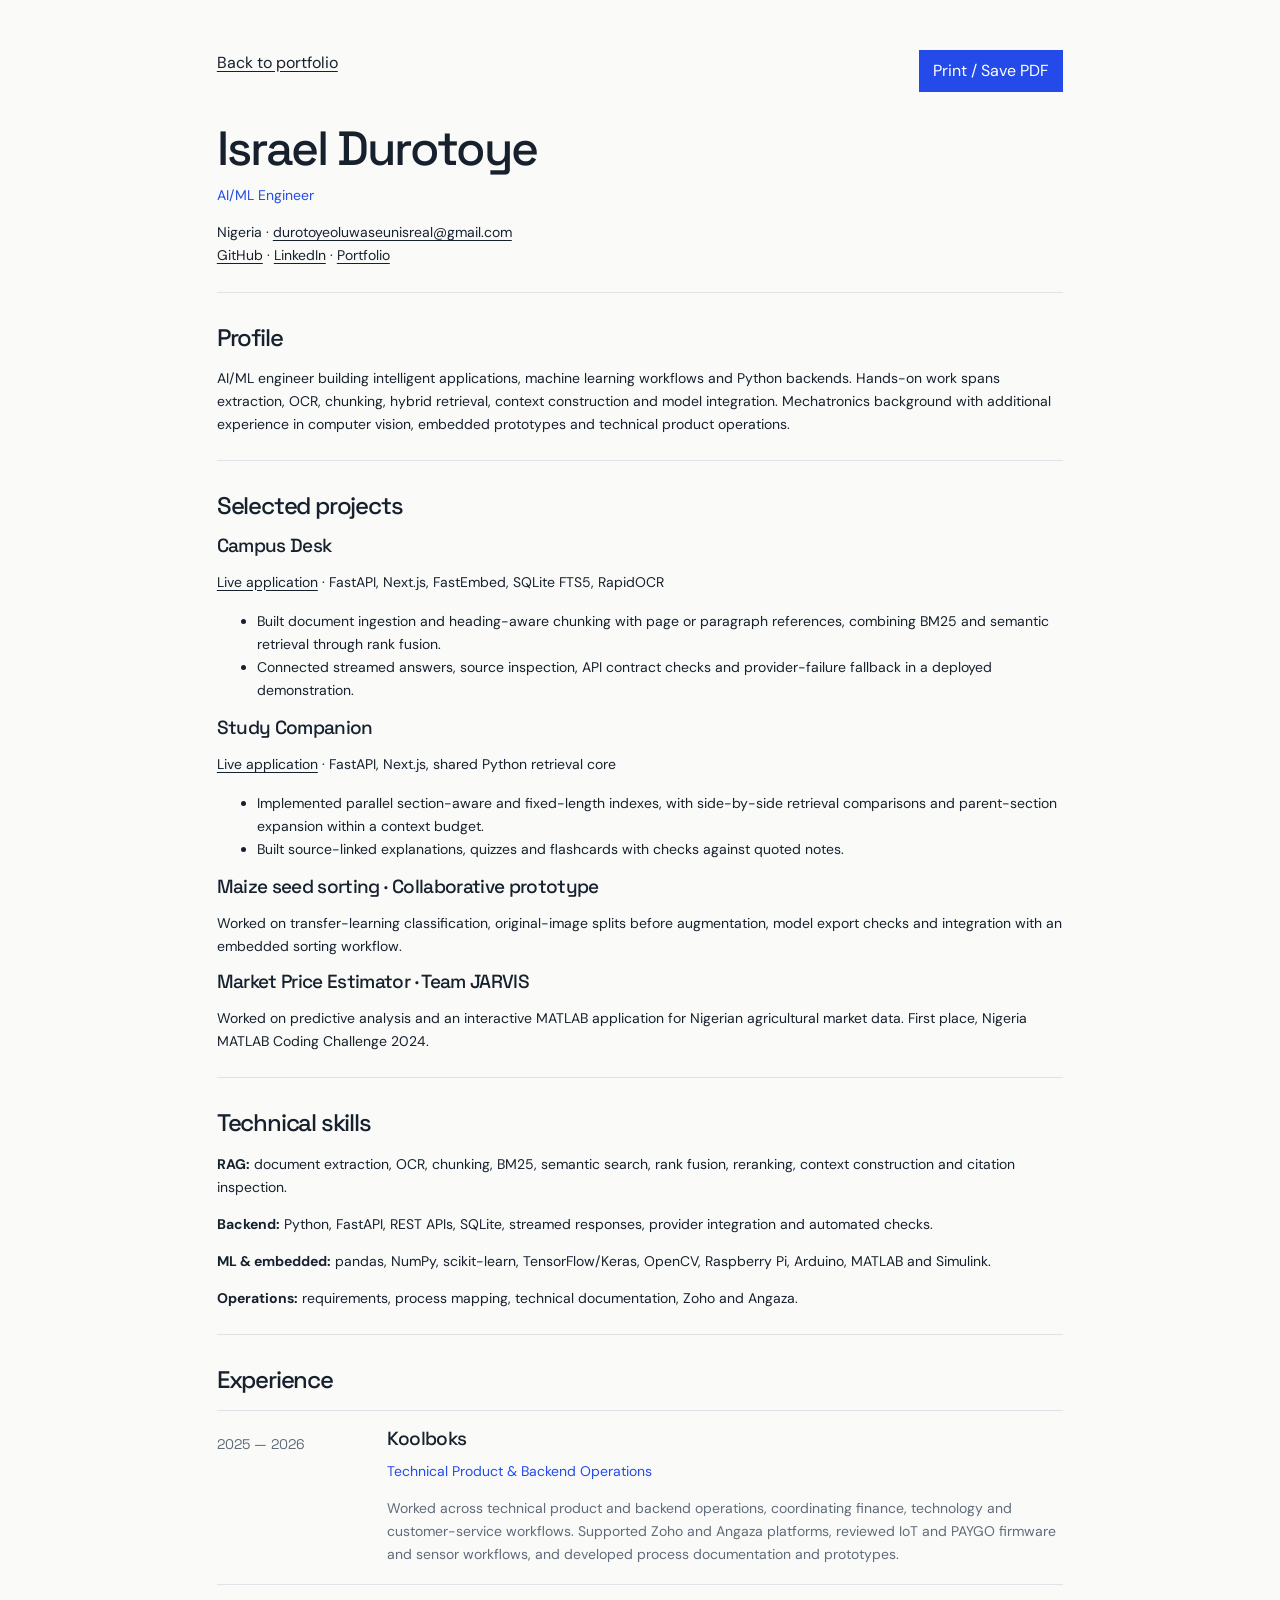
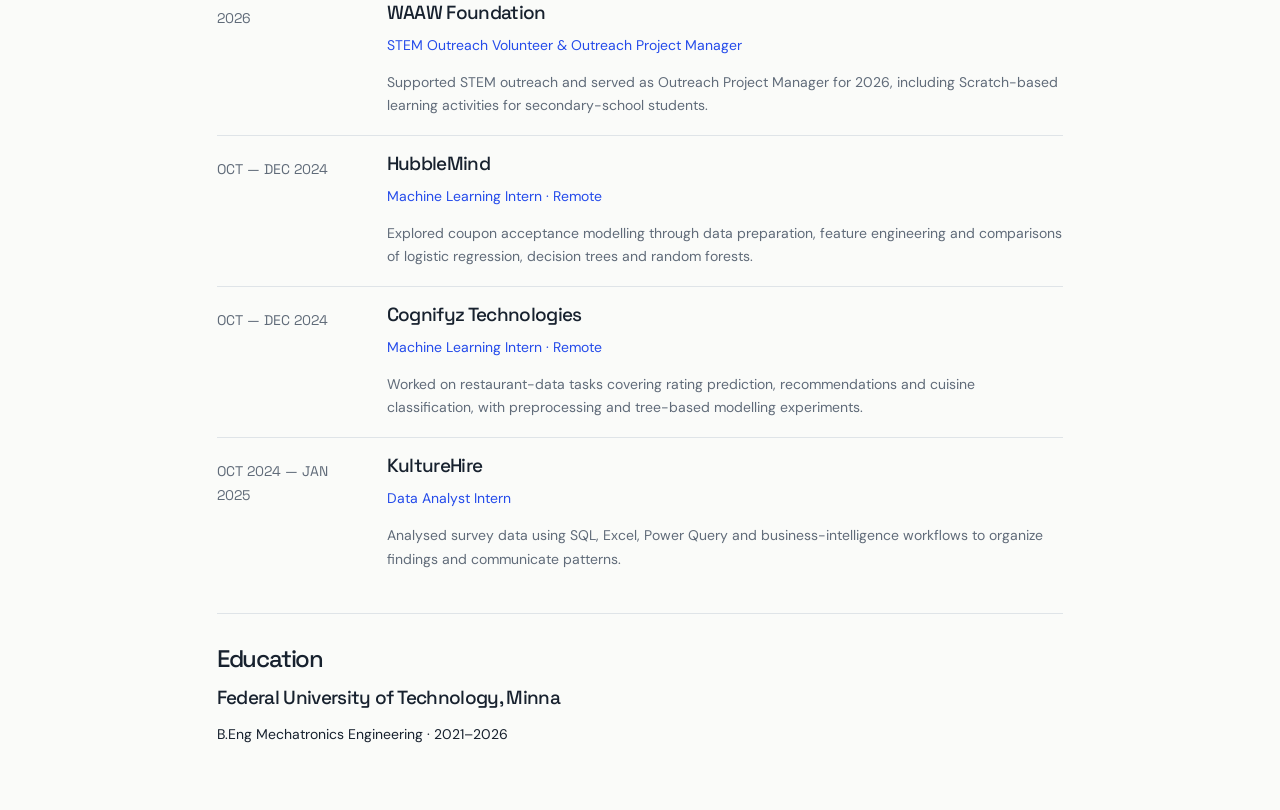
==== commit 316f7262: "Restore broad engineering positioning and redesign portfolio UI Keep RAG projects first while presen" ====
--- a/resume.html
+++ b/resume.html
@@ -1,4 +1,4 @@
-<!doctype html><html lang="en"><head><meta charset="utf-8"><meta name="viewport" content="width=device-width,initial-scale=1"><title>Israel Durotoye — CV</title><meta name="description" content="Israel Durotoye — AI/ML engineer focused on RAG systems and Python backends."><link rel="icon" href="favicon.svg"><link rel="stylesheet" href="styles.css"><style>body{max-width:1000px;margin:auto}.cv{padding:50px 6vw}.cv h1{font-size:48px;letter-spacing:-2px}.cv h2{font-size:24px;margin:32px 0 16px}.cv h3{font-size:19px}.cv p,.cv li{font-size:14px}.cv .timeline{margin-top:10px}.cv .timeline article{grid-template-columns:140px 1fr;padding:18px 0}.cv a{text-decoration:underline;text-underline-offset:3px}.cv section{border-top:1px solid var(--line);margin-top:24px}.cv-controls{display:flex;justify-content:space-between;margin-bottom:32px}.cv-controls button{background:var(--blue);color:white;border:0;padding:8px 14px}@media(max-width:540px){.cv .timeline article{grid-template-columns:1fr}.cv h1{font-size:38px}}@media print{body{background:white}.cv{padding:0}.cv-controls{display:none}.cv h1{font-size:28pt}.cv section{margin-top:14px}.cv h2{margin-top:18px}.cv article{break-inside:avoid}.cv p,.cv li{font-size:10pt}.cv .timeline article{padding:10px 0}}</style><script src="app.js" defer></script></head><body><main class="cv"><div class="cv-controls"><a href="index.html">← Portfolio</a><button type="button" id="print-cv">Print / Save PDF</button></div><h1>Israel Durotoye</h1><p class="role">AI/ML Engineer · RAG Systems &amp; Python Backends</p><p>Nigeria · <a href="mailto:durotoyeoluwaseunisreal@gmail.com">durotoyeoluwaseunisreal@gmail.com</a><br><a href="https://github.com/Israel-Durotoye">GitHub</a> · <a href="https://www.linkedin.com/in/israel-durotoye-18a6b1236/">LinkedIn</a> · <a href="https://israel-durotoye-portfolio.vercel.app/">Portfolio</a></p><section><h2>Profile</h2><p>AI/ML engineer focused on document-grounded applications and Python backend development. Hands-on work spans extraction, OCR, chunking, hybrid retrieval, context construction and model integration. Mechatronics background with additional experience in computer vision, embedded prototypes and technical product operations.</p></section><section><h2>Selected projects</h2><article><h3>Campus Desk</h3><p><a href="https://campus-desk-chi.vercel.app/">Live application</a> · FastAPI, Next.js, FastEmbed, SQLite FTS5, RapidOCR</p><ul><li>Built document ingestion and heading-aware chunking with page or paragraph references, combining BM25 and semantic retrieval through rank fusion.</li><li>Connected streamed answers, source inspection, API contract checks and provider-failure fallback in a deployed demonstration.</li></ul></article><article><h3>Study Companion</h3><p><a href="https://study-companion-kappa-self.vercel.app/">Live application</a> · FastAPI, Next.js, shared Python retrieval core</p><ul><li>Implemented parallel section-aware and fixed-length indexes, with side-by-side retrieval comparisons and parent-section expansion within a context budget.</li><li>Built source-linked explanations, quizzes and flashcards with checks against quoted notes.</li></ul></article><article><h3>Maize seed sorting · Collaborative prototype</h3><p>Worked on transfer-learning classification, original-image splits before augmentation, model export checks and integration with an embedded sorting workflow.</p></article><article><h3>Market Price Estimator · Team JARVIS</h3><p>Worked on predictive analysis and an interactive MATLAB application for Nigerian agricultural market data. First place, Nigeria MATLAB Coding Challenge 2024.</p></article></section><section><h2>Technical skills</h2><p><strong>RAG:</strong> document extraction, OCR, chunking, BM25, semantic search, rank fusion, reranking, context construction and citation inspection.</p><p><strong>Backend:</strong> Python, FastAPI, REST APIs, SQLite, streamed responses, provider integration and automated checks.</p><p><strong>ML &amp; embedded:</strong> pandas, NumPy, scikit-learn, TensorFlow/Keras, OpenCV, Raspberry Pi, Arduino, MATLAB and Simulink.</p><p><strong>Operations:</strong> requirements, process mapping, technical documentation, Zoho and Angaza.</p></section><section><h2>Experience</h2><div class="timeline">
+<!doctype html><html lang="en"><head><meta charset="utf-8"><meta name="viewport" content="width=device-width,initial-scale=1"><title>Israel Durotoye — CV</title><meta name="description" content="Israel Durotoye — AI/ML engineer working across intelligent applications, machine learning and embedded systems."><link rel="icon" href="favicon.svg"><link rel="stylesheet" href="styles.css"><style>body{max-width:1000px;margin:auto}.cv{padding:50px 6vw}.cv h1{font-size:48px;letter-spacing:-2px}.cv h2{font-size:24px;margin:32px 0 16px}.cv h3{font-size:19px}.cv p,.cv li{font-size:14px}.cv .timeline{margin-top:10px}.cv .timeline article{grid-template-columns:140px 1fr;padding:18px 0}.cv a{text-decoration:underline;text-underline-offset:3px}.cv section{border-top:1px solid var(--line);margin-top:24px}.cv-controls{display:flex;justify-content:space-between;margin-bottom:32px}.cv-controls button{background:var(--blue);color:white;border:0;padding:8px 14px}@media(max-width:540px){.cv .timeline article{grid-template-columns:1fr}.cv h1{font-size:38px}}@media print{body{background:white}.cv{padding:0}.cv-controls{display:none}.cv h1{font-size:28pt}.cv section{margin-top:14px}.cv h2{margin-top:18px}.cv article{break-inside:avoid}.cv p,.cv li{font-size:10pt}.cv .timeline article{padding:10px 0}}</style><script src="app.js" defer></script></head><body><main class="cv"><div class="cv-controls"><a href="index.html">Back to portfolio</a><button type="button" id="print-cv">Print / Save PDF</button></div><h1>Israel Durotoye</h1><p class="role">AI/ML Engineer</p><p>Nigeria · <a href="mailto:durotoyeoluwaseunisreal@gmail.com">durotoyeoluwaseunisreal@gmail.com</a><br><a href="https://github.com/Israel-Durotoye">GitHub</a> · <a href="https://www.linkedin.com/in/israel-durotoye-18a6b1236/">LinkedIn</a> · <a href="https://israel-durotoye-portfolio.vercel.app/">Portfolio</a></p><section><h2>Profile</h2><p>AI/ML engineer building intelligent applications, machine learning workflows and Python backends. Hands-on work spans extraction, OCR, chunking, hybrid retrieval, context construction and model integration. Mechatronics background with additional experience in computer vision, embedded prototypes and technical product operations.</p></section><section><h2>Selected projects</h2><article><h3>Campus Desk</h3><p><a href="https://campus-desk-chi.vercel.app/">Live application</a> · FastAPI, Next.js, FastEmbed, SQLite FTS5, RapidOCR</p><ul><li>Built document ingestion and heading-aware chunking with page or paragraph references, combining BM25 and semantic retrieval through rank fusion.</li><li>Connected streamed answers, source inspection, API contract checks and provider-failure fallback in a deployed demonstration.</li></ul></article><article><h3>Study Companion</h3><p><a href="https://study-companion-kappa-self.vercel.app/">Live application</a> · FastAPI, Next.js, shared Python retrieval core</p><ul><li>Implemented parallel section-aware and fixed-length indexes, with side-by-side retrieval comparisons and parent-section expansion within a context budget.</li><li>Built source-linked explanations, quizzes and flashcards with checks against quoted notes.</li></ul></article><article><h3>Maize seed sorting · Collaborative prototype</h3><p>Worked on transfer-learning classification, original-image splits before augmentation, model export checks and integration with an embedded sorting workflow.</p></article><article><h3>Market Price Estimator · Team JARVIS</h3><p>Worked on predictive analysis and an interactive MATLAB application for Nigerian agricultural market data. First place, Nigeria MATLAB Coding Challenge 2024.</p></article></section><section><h2>Technical skills</h2><p><strong>RAG:</strong> document extraction, OCR, chunking, BM25, semantic search, rank fusion, reranking, context construction and citation inspection.</p><p><strong>Backend:</strong> Python, FastAPI, REST APIs, SQLite, streamed responses, provider integration and automated checks.</p><p><strong>ML &amp; embedded:</strong> pandas, NumPy, scikit-learn, TensorFlow/Keras, OpenCV, Raspberry Pi, Arduino, MATLAB and Simulink.</p><p><strong>Operations:</strong> requirements, process mapping, technical documentation, Zoho and Angaza.</p></section><section><h2>Experience</h2><div class="timeline">
 <article><p class="date">2025 — 2026</p><div><h3>Koolboks</h3><p class="role">Technical Product &amp; Backend Operations</p><p>Worked across technical product and backend operations, coordinating finance, technology and customer-service workflows. Supported Zoho and Angaza platforms, reviewed IoT and PAYGO firmware and sensor workflows, and developed process documentation and prototypes.</p></div></article>
 <article><p class="date">2026</p><div><h3>WAAW Foundation</h3><p class="role">STEM Outreach Volunteer &amp; Outreach Project Manager</p><p>Supported STEM outreach and served as Outreach Project Manager for 2026, including Scratch-based learning activities for secondary-school students.</p></div></article>
 <article><p class="date">OCT — DEC 2024</p><div><h3>HubbleMind</h3><p class="role">Machine Learning Intern · Remote</p><p>Explored coupon acceptance modelling through data preparation, feature engineering and comparisons of logistic regression, decision trees and random forests.</p></div></article>
--- a/styles.css
+++ b/styles.css
@@ -1,103 +1,8 @@
 @import url('https://fonts.googleapis.com/css2?family=DM+Sans:wght@400;500;600;700&family=Space+Grotesk:wght@400;500;600;700&display=swap');
-:root{--blue:#193bff;--ink:#181b23;--muted:#5e626d;--paper:#f8f8f5;--line:#d9dbe0}*{box-sizing:border-box}html{scroll-behavior:smooth;scroll-padding-top:90px}body{margin:0;background:var(--paper);color:var(--ink);font-family:'DM Sans',sans-serif;line-height:1.65}a{color:inherit;text-decoration:none}button{font:inherit;cursor:pointer}button,a,summary{-webkit-tap-highlight-color:transparent}a:focus-visible,button:focus-visible,summary:focus-visible{outline:3px solid var(--blue);outline-offset:5px}header{height:94px;display:flex;align-items:center;justify-content:space-between;border-bottom:1px solid var(--line);margin:0 5vw}.brand{font-family:'Space Grotesk',sans-serif;font-weight:700;font-size:36px;letter-spacing:-3px}nav{display:flex;gap:32px;font-size:14px;font-weight:600}nav a:hover{color:var(--blue)}main{overflow:hidden}.hero,.section{padding:80px 5vw}.hero{padding-top:55px}.eyebrow,.stack,.date,.signal,.project-top{font-family:'Space Grotesk',sans-serif}.eyebrow{font-size:11px;letter-spacing:1.7px;font-weight:600;margin:0 0 32px}.hero .eyebrow{display:flex;align-items:center;gap:12px}.dot{width:8px;height:8px;border-radius:100%;background:var(--blue)}.location{margin-left:auto;color:var(--muted)}h1,h2,h3,h4{font-family:'Space Grotesk',sans-serif;line-height:1.12;margin:0;font-weight:500}h1{font-size:clamp(54px,8.9vw,145px);letter-spacing:-.075em;line-height:1.03}em{font-style:normal;color:var(--blue)}h2{font-size:clamp(36px,4.6vw,70px);letter-spacing:-.055em}h3{font-size:25px;letter-spacing:-.035em}h4{font-size:15px;margin:24px 0 8px}.hero-bottom{display:flex;align-items:end;justify-content:space-between;gap:36px;margin-top:40px}.hero-bottom p{max-width:500px;margin:0;color:var(--muted);font-size:18px}.hero-bottom strong{font-weight:500;color:var(--ink)}.button{padding:17px 22px;background:var(--blue);color:white;display:flex;gap:65px;align-items:center;white-space:nowrap}.button:hover{background:#0d27cf}.signal{display:flex;align-items:center;gap:25px;margin-top:70px;font-size:11px;letter-spacing:1px}.signal i{height:1px;background:var(--line);flex:1}.section{border-top:1px solid var(--line)}.intro-grid{display:grid;grid-template-columns:1fr 1.15fr;gap:10vw}.large{font-size:22px;line-height:1.5;margin-top:0}.intro-grid p:not(.large){color:var(--muted)}.facts{display:flex;gap:45px;margin-top:36px}.facts div{display:flex;flex-direction:column}.facts strong{font-family:'Space Grotesk';font-size:44px;font-weight:500;letter-spacing:-2px}.facts strong span{font-size:22px;letter-spacing:-1px}.facts div>span{font-size:11px;color:var(--muted)}.section-heading{display:flex;justify-content:space-between;gap:30px;align-items:end}.section-heading>p{max-width:260px;color:var(--muted)}.filters{display:flex;gap:10px;flex-wrap:wrap;margin:40px 0 25px}.filters button{border:1px solid var(--line);border-radius:30px;padding:9px 16px;font-size:12px;background:transparent;color:var(--ink)}.filters button[aria-pressed=true]{background:var(--ink);color:white;border-color:var(--ink)}.filters span{margin-left:10px;opacity:.7}.projects{display:grid;grid-template-columns:1fr 1fr;gap:20px}.project{border:1px solid var(--line);padding:30px;background:#fff;align-self:start;transition:border-color .2s}.project:hover{border-color:var(--blue)}.project[hidden]{display:none}.project-top{display:flex;justify-content:space-between;gap:20px;font-size:10px;color:var(--muted);margin-bottom:42px}.project-top span:first-child{color:var(--blue)}.project h3{font-size:30px}.project-intro{font-size:16px;margin:14px 0 25px;max-width:390px;color:var(--muted)}.stack{font-size:11px;line-height:1.8;color:var(--muted)}details{margin-top:25px;border-top:1px solid var(--line)}summary{display:flex;justify-content:space-between;align-items:center;cursor:pointer;list-style:none;padding-top:16px;font-size:13px;font-weight:600}summary::-webkit-details-marker{display:none}.case p{font-size:14px;color:var(--muted)}.case{padding-top:10px}.expertise{background:var(--ink);color:white}.expertise em{color:#9bacff}.expertise .eyebrow{color:#a9aeba}.skills-grid{display:grid;grid-template-columns:repeat(3,1fr);gap:50px 45px;margin-top:55px}.skills-grid article{border-top:1px solid #4b4e58;padding-top:22px}.skills-grid article>span{color:#9bacff;font-size:12px}.skills-grid h3{margin-top:18px;font-size:22px}.skills-grid p{color:#c0c3ce;font-size:14px}.skills-grid .stack{color:#a9b7ff;font-size:12px}.timeline{margin-top:55px}.timeline article{display:grid;grid-template-columns:1fr 2fr;gap:30px;padding:30px 0;border-top:1px solid var(--line)}.date{font-size:12px;color:var(--muted);margin-top:4px}.role{font-size:15px;color:var(--blue);margin:10px 0}.timeline article div>p:last-child{max-width:740px;color:var(--muted);font-size:15px;margin-bottom:0}.education{display:grid;grid-template-columns:1fr 1.15fr;gap:10vw}.education .large{margin:15px 0 6px}.education p{color:var(--muted)}hr{border:0;border-top:1px solid var(--line);margin:30px 0}.contact{background:var(--blue);color:white}.contact em{color:#bdc8ff}.contact>p:not(.eyebrow){max-width:490px;margin:30px 0}.email{display:inline-flex;gap:80px;font-family:'Space Grotesk';font-size:30px;border-bottom:1px solid #899bff;padding-bottom:10px}.contact-links{display:flex;gap:30px;align-items:center;flex-wrap:wrap;margin-top:60px;font-size:14px}.contact-links button{background:transparent;border:1px solid #8a9cff;color:white;padding:8px 14px}.contact a:hover{color:#cbd4ff}.contact :focus-visible{outline-color:white}footer{display:flex;justify-content:space-between;gap:24px;padding:25px 5vw;font-size:10px;letter-spacing:.6px;color:var(--muted)}.skip{position:absolute;left:20px;top:-100px;z-index:20;background:white;padding:12px}.skip:focus{top:10px}.sr-only{position:absolute;width:1px;height:1px;padding:0;margin:-1px;overflow:hidden;clip:rect(0,0,0,0);white-space:nowrap;border:0}@media(min-width:1600px){body{max-width:1800px;margin:auto}}@media(max-width:800px){header{height:75px}nav{gap:18px;font-size:12px}.hero,.section{padding:55px 6vw}.hero h1{font-size:clamp(48px,10vw,80px)}.hero-bottom{align-items:start;flex-direction:column}.hero-bottom p{font-size:16px}.hero .location{font-size:9px;letter-spacing:.3px}.intro-grid,.education{grid-template-columns:1fr;gap:30px}.large{font-size:19px}.section-heading{align-items:start;flex-direction:column;gap:10px}.section-heading>p{max-width:400px}.projects{gap:14px}.project{padding:22px}.project-top{flex-direction:column;gap:6px;margin-bottom:28px}.project h3{font-size:25px}.skills-grid{grid-template-columns:1fr 1fr;gap:35px}.timeline article{grid-template-columns:150px 1fr}.facts{gap:30px}footer>span:nth-child(2){display:none}}@media(max-width:540px){nav{gap:14px}.brand{font-size:29px}nav a:nth-child(2){display:none}.hero .eyebrow{font-size:9px;letter-spacing:1px}.hero h1{font-size:12vw}.hero-bottom{margin-top:28px}.signal{gap:12px;font-size:9px;margin-top:45px}.projects,.skills-grid{grid-template-columns:1fr}.project-top{flex-direction:row}.project{padding:25px}.timeline article{grid-template-columns:1fr;gap:8px}.date{margin:0}.facts{flex-direction:column;gap:18px}.facts strong{font-size:38px}.contact-links{gap:20px}.email{font-size:26px}h2{font-size:38px}}@media(prefers-reduced-motion:reduce){html{scroll-behavior:auto}*{transition:none!important}}
-
-/* Quiet, geometric motion behind the content. */
-body { position: relative; isolation: isolate; }
-.ambient {
-  position: fixed;
-  inset: 0;
-  z-index: -1;
-  overflow: hidden;
-  pointer-events: none;
-  color: var(--blue);
-}
-.ambient-grid {
-  position: absolute;
-  inset: -64px;
-  background-image: linear-gradient(#193bff08 1px, transparent 1px), linear-gradient(90deg, #193bff08 1px, transparent 1px);
-  background-size: 64px 64px;
-  mask-image: linear-gradient(115deg, transparent 25%, #000 100%);
-  animation: grid-drift 32s linear infinite;
-}
-.ambient-orbit {
-  position: absolute;
-  width: min(64vw, 860px);
-  aspect-ratio: 1;
-  right: -16%;
-  top: -10%;
-  border: 1px solid #193bff16;
-  border-radius: 50%;
-  animation: orbit-turn 70s linear infinite;
-}
-.ambient-orbit::before {
-  content: "";
-  position: absolute;
-  inset: 12%;
-  border: 1px dashed #193bff12;
-  border-radius: 50%;
-}
-.ambient-orbit span {
-  position: absolute;
-  width: 7px;
-  height: 7px;
-  background: #193bff55;
-  border-radius: 50%;
-  left: 50%;
-  top: -4px;
-  box-shadow: 0 0 0 6px #193bff08;
-}
-.ambient-orbit-two {
-  width: min(46vw, 640px);
-  right: -7%;
-  top: 9%;
-  animation-duration: 48s;
-  animation-direction: reverse;
-}
-.ambient-orbit-three {
-  width: min(42vw, 580px);
-  left: -24%;
-  top: 62%;
-  animation-duration: 90s;
-}
-.ambient-grid, .ambient-orbit { animation-play-state: paused; }
-body[data-motion="running"] .ambient-grid,
-body[data-motion="running"] .ambient-orbit { animation-play-state: running; }
-.writing-links {
-  display: flex;
-  align-items: center;
-  flex-wrap: wrap;
-  gap: 12px 24px;
-  margin-top: 24px;
-  font-size: 14px;
-}
-.writing-links > span { color: var(--muted); }
-.writing-links a { color: var(--blue); border-bottom: 1px solid currentColor; }
-.writing-links a:hover { color: var(--ink); }
-.motion-toggle {
-  padding: 0;
-  border: 0;
-  background: transparent;
-  color: inherit;
-  font: inherit;
-  letter-spacing: inherit;
-  text-decoration: underline;
-  text-underline-offset: 3px;
-}
-@keyframes grid-drift { to { transform: translate3d(64px, 64px, 0); } }
-@keyframes orbit-turn { to { transform: rotate(360deg); } }
-@media (max-width: 540px) {
-  .ambient-orbit-one { width: 110vw; right: -60%; top: 8%; }
-  .ambient-orbit-two { width: 80vw; right: -45%; top: 16%; }
-  .ambient-orbit-three { display: none; }
-  footer { flex-wrap: wrap; gap: 16px 24px; }
-}
-@media (prefers-reduced-motion: reduce) {
-  .ambient-grid, .ambient-orbit { animation: none; }
-  .motion-toggle { display: none; }
-}
-@media print {
-  .ambient, .motion-toggle { display: none; }
-}
-
-/* Direct access to deployed work. */
-.project-links{display:flex;gap:16px;margin-top:20px}.project-links a{color:var(--blue);font-size:13px;font-weight:600;border-bottom:1px solid currentColor;padding-bottom:3px}.project-links a:hover{color:var(--ink)}
+:root{--blue:#244bea;--ink:#17212e;--muted:#606b79;--paper:#fafbf9;--line:#dfe4e8;--radius:18px}
+*{box-sizing:border-box}html{scroll-behavior:smooth;scroll-padding-top:100px}body{margin:0;background:var(--paper);color:var(--ink);font-family:'DM Sans',sans-serif;line-height:1.65}a{color:inherit;text-decoration:none}button{font:inherit;cursor:pointer}button,a,summary{-webkit-tap-highlight-color:transparent}a:focus-visible,button:focus-visible,summary:focus-visible{outline:3px solid var(--blue);outline-offset:5px}header{max-width:1440px;margin:auto;padding:24px 5vw;display:flex;align-items:center;justify-content:space-between;gap:24px;border-bottom:1px solid var(--line)}.brand{display:flex;align-items:center;gap:14px;font-family:'Space Grotesk',sans-serif;font-size:32px;font-weight:700;letter-spacing:-2px}.brand>span{font-family:'DM Sans',sans-serif;font-size:13px;letter-spacing:0;font-weight:600}nav{display:flex;gap:30px;font-size:13px;font-weight:500}nav a{padding:8px 0}nav a:hover{color:var(--blue)}main{max-width:1440px;margin:auto}.hero,.section{padding:100px 5vw}.hero{padding-top:68px;padding-bottom:38px;background:radial-gradient(ellipse at 92% 24%,#e9eeff 0,transparent 46%)}.eyebrow,.stack,.date,.signal,.project-top,.visual-label{font-family:'Space Grotesk',sans-serif}.eyebrow{font-size:11px;letter-spacing:1.8px;font-weight:500;margin:0 0 32px}.hero .eyebrow{display:flex;align-items:center;gap:12px}.dot{width:7px;height:7px;border-radius:50%;background:var(--blue)}.location{margin-left:auto;color:var(--muted);font-size:10px}h1,h2,h3,h4{font-family:'Space Grotesk',sans-serif;line-height:1.1;margin:0;font-weight:500}h1{font-size:clamp(56px,7.7vw,112px);letter-spacing:-.065em;line-height:1.04;max-width:1100px}em{font-style:normal;color:var(--blue)}h2{font-size:clamp(36px,4.1vw,60px);letter-spacing:-.05em}h3{font-size:25px;letter-spacing:-.035em}h4{font-size:14px;margin:24px 0 8px}.hero-bottom{display:flex;align-items:center;justify-content:space-between;gap:40px;margin-top:38px}.hero-bottom p{max-width:540px;margin:0;color:var(--muted);font-size:18px}.hero-bottom strong{font-weight:500;color:var(--ink)}.hero-actions{display:flex;align-items:center;gap:25px;flex-shrink:0}.button{padding:15px 23px;border-radius:7px;background:var(--blue);color:#fff;font-size:14px;font-weight:500;display:inline-flex;align-items:center;justify-content:center}.button:hover{background:#1738bd}.text-link{font-size:14px;border-bottom:1px solid var(--line);padding:10px 0}.text-link:hover{color:var(--blue)}.signal{display:flex;align-items:center;gap:25px;margin-top:70px;padding-top:22px;border-top:1px solid var(--line);font-size:10px;letter-spacing:1.3px;color:var(--muted)}.signal i{flex:1}.section{border-top:1px solid var(--line)}.intro-grid{display:grid;grid-template-columns:1fr 1.3fr;gap:9vw}.large{font-size:22px;line-height:1.55;margin-top:0}.intro-grid p:not(.large){color:var(--muted);font-size:16px}.facts{margin-top:30px;border-top:1px solid var(--line);padding-top:25px}.facts div{display:flex;align-items:center;gap:22px}.facts strong{font-family:'Space Grotesk',sans-serif;font-size:34px;font-weight:500;letter-spacing:-1.5px;white-space:nowrap}.facts strong span{font-size:18px;letter-spacing:-.5px}.facts div>span{font-size:12px;color:var(--muted);max-width:240px}.writing-links{display:flex;align-items:center;flex-wrap:wrap;gap:10px 20px;margin-top:26px;font-size:13px}.writing-links>span{color:var(--muted)}.writing-links a{color:var(--blue);border-bottom:1px solid currentColor}.section-heading{display:flex;justify-content:space-between;gap:30px;align-items:end}.section-heading>p{max-width:300px;color:var(--muted);font-size:14px;margin-bottom:0}.filters{display:flex;gap:8px;flex-wrap:wrap;margin:40px 0 28px}.filters button{border:1px solid var(--line);border-radius:6px;padding:10px 16px;font-size:12px;background:transparent;color:var(--muted)}.filters button:hover{border-color:var(--ink);color:var(--ink)}.filters button[aria-pressed=true]{background:var(--ink);color:#fff;border-color:var(--ink)}.projects{display:grid;grid-template-columns:1fr 1fr;gap:28px;align-items:start}.project{border:1px solid var(--line);border-radius:var(--radius);background:#fff;overflow:hidden;transition:box-shadow .2s,border-color .2s}.project:hover{border-color:#b7c3dc;box-shadow:0 12px 36px #17212e08}.project[hidden]{display:none}.project-visual{position:relative;isolation:isolate;min-height:260px;padding:30px;display:flex;flex-direction:column;justify-content:center;overflow:hidden;background:#e9effb;color:#263c65}.project-visual::after{content:'';position:absolute;width:240px;height:240px;border:1px solid currentColor;opacity:.09;border-radius:50%;right:-90px;top:-45px;box-shadow:0 0 0 38px #ffffff40,0 0 0 76px #ffffff30;z-index:-1}.visual-label{font-size:9px;letter-spacing:1.8px;opacity:.75;margin-bottom:28px}.visual-title{font-family:'Space Grotesk',sans-serif;font-size:clamp(25px,2.8vw,40px);letter-spacing:-1.4px;line-height:1.15}.visual-caption{font-size:12px;opacity:.8;margin-top:10px}.visual-flow{display:flex;gap:8px;margin-top:28px}.visual-flow span{font-size:10px;padding:6px 12px;border:1px solid #ffffff70;border-radius:4px;background:#ffffff45}.project-2 .project-visual{background:#efedfa;color:#51416e}.project-3 .project-visual{background:#e9eff0;color:#294e58}.project-4 .project-visual{background:#ecf0e4;color:#485538}.project-5 .project-visual{background:#e7eef2;color:#365165}.project-6 .project-visual{background:#f3ece0;color:#705737}.project-content{padding:28px}.project-top{display:flex;justify-content:space-between;gap:16px;font-size:10px;color:var(--muted);margin-bottom:20px}.project-top span:first-child{color:var(--blue)}.project h3{font-size:27px}.project-intro{font-size:15px;margin:12px 0 18px;color:var(--muted);max-width:450px}.stack{font-size:11px;line-height:1.85;color:var(--muted)}.project-links{margin-top:20px}.project-links a{display:inline-flex;padding:10px 15px;border:1px solid #d5dffb;border-radius:6px;color:var(--blue);font-size:12px;font-weight:600;background:#f7f9ff}.project-links a:hover{background:#eaf0ff}details{margin-top:22px;border-top:1px solid var(--line)}summary{display:flex;justify-content:space-between;align-items:center;cursor:pointer;list-style:none;padding:17px 0 0;font-size:12px;font-weight:600}summary::-webkit-details-marker{display:none}summary::after{content:'';width:7px;height:7px;border-right:1px solid;border-bottom:1px solid;transform:rotate(45deg);margin-right:3px}details[open]>summary::after{transform:rotate(225deg)}.case{padding-top:8px}.case p{font-size:13px;color:var(--muted)}.expertise{background:#17212e;color:white;border-radius:24px;margin:0 3vw;padding:72px 3vw;border:0}.expertise em{color:#a8baff}.expertise .eyebrow{color:#adb9ca}.skills-grid{display:grid;grid-template-columns:repeat(3,1fr);gap:44px 38px;margin-top:50px}.skills-grid article{border-top:1px solid #394454;padding-top:20px}.skills-grid article>span{color:#9eaff3;font-size:11px}.skills-grid h3{margin-top:18px;font-size:21px;line-height:1.25}.skills-grid p{color:#c0c9d4;font-size:14px}.skills-grid .stack{color:#a9b9eb;font-size:11px}.timeline{margin-top:48px}.timeline article{display:grid;grid-template-columns:1fr 2.4fr;gap:30px;padding:30px 0;border-top:1px solid var(--line)}.date{font-size:11px;color:var(--muted);margin-top:4px}.role{font-size:14px;color:var(--blue);margin:10px 0}.timeline article div>p:last-child{max-width:760px;color:var(--muted);font-size:14px;margin-bottom:0}.education{display:grid;grid-template-columns:1fr 1.3fr;gap:9vw}.education h3{font-size:23px}.education .large{margin:16px 0 6px;font-size:19px}.education p{color:var(--muted);font-size:14px}hr{border:0;border-top:1px solid var(--line);margin:30px 0}.contact{background:#edf1fb;border-radius:24px;margin:0 3vw 40px;padding:70px 3vw;border:0}.contact>p:not(.eyebrow){max-width:480px;margin:24px 0;color:var(--muted);font-size:16px}.email{display:inline-flex;font-family:'Space Grotesk',sans-serif;font-size:25px;color:var(--blue);border-bottom:1px solid #abb9e5;padding-bottom:6px}.contact-links{display:flex;gap:24px;align-items:center;flex-wrap:wrap;margin-top:40px;font-size:12px}.contact-links button{background:transparent;border:1px solid #bdc8de;color:var(--ink);border-radius:5px;padding:8px 14px}.contact a:hover{color:#1738bd}footer{max-width:1440px;margin:auto;display:flex;justify-content:space-between;gap:20px;padding:26px 5vw;font-size:10px;letter-spacing:.6px;color:var(--muted);border-top:1px solid var(--line)}.skip{position:absolute;left:20px;top:-100px;z-index:20;background:white;padding:12px}.skip:focus{top:10px}.sr-only{position:absolute;width:1px;height:1px;padding:0;margin:-1px;overflow:hidden;clip:rect(0,0,0,0);white-space:nowrap;border:0}
+@media(max-width:1000px){.hero-bottom{align-items:start;flex-direction:column;gap:26px}.hero-bottom p{max-width:600px}.skills-grid{grid-template-columns:repeat(2,1fr)}.intro-grid,.education{gap:5vw}.project-content{padding:24px}.project-visual{padding:25px;min-height:240px}.visual-title{font-size:31px}.brand>span{display:none}}
+@media(max-width:700px){header{padding:18px 6vw;gap:16px}.brand{font-size:29px}nav{gap:18px;font-size:12px}.hero,.section{padding:64px 6vw}.hero{padding-top:44px;padding-bottom:28px}.hero h1{font-size:clamp(42px,9.5vw,68px)}.hero .eyebrow{font-size:9px;letter-spacing:1.1px}.location{font-size:8px;letter-spacing:.5px}.hero-bottom p{font-size:16px}.signal{gap:12px;margin-top:44px;font-size:8px;letter-spacing:.5px}.intro-grid,.education{grid-template-columns:1fr;gap:30px}.large{font-size:19px}.intro-grid p:not(.large){font-size:15px}.section-heading{align-items:start;flex-direction:column;gap:18px}.section-heading>p{max-width:420px}.projects{grid-template-columns:1fr;gap:24px}.project-visual{min-height:230px}.visual-title{font-size:36px}.project-top{font-size:10px}.project h3{font-size:26px}.expertise,.contact{margin-left:4vw;margin-right:4vw;padding:50px 6vw;border-radius:16px}.skills-grid{gap:30px 24px}.skills-grid h3{font-size:19px}.timeline article{grid-template-columns:1fr;gap:10px;padding:25px 0}.date{margin:0}.timeline h3{font-size:24px}.contact-links{gap:20px}.contact{margin-bottom:25px}footer{padding:24px 6vw;flex-wrap:wrap}footer>span:nth-child(2){display:none}h2{font-size:38px}}
+@media(max-width:420px){nav{gap:12px;font-size:11px}.hero .location{letter-spacing:0}.hero-actions{gap:22px}.button{font-size:12px;padding:13px 18px}.text-link{font-size:12px}.filters{gap:6px}.filters button{padding:9px 12px;font-size:11px}.skills-grid{grid-template-columns:1fr}.facts div{gap:18px}.facts div>span{font-size:11px}.visual-title{font-size:31px}.project-content{padding:22px}}
+@media(prefers-reduced-motion:reduce){html{scroll-behavior:auto}*{transition:none!important}}
+@media print{.hero-actions,.filters,.project-visual{display:none}.project{break-inside:avoid}.expertise,.contact{background:white;color:var(--ink)}.skills-grid p,.skills-grid .stack{color:var(--ink)}}
